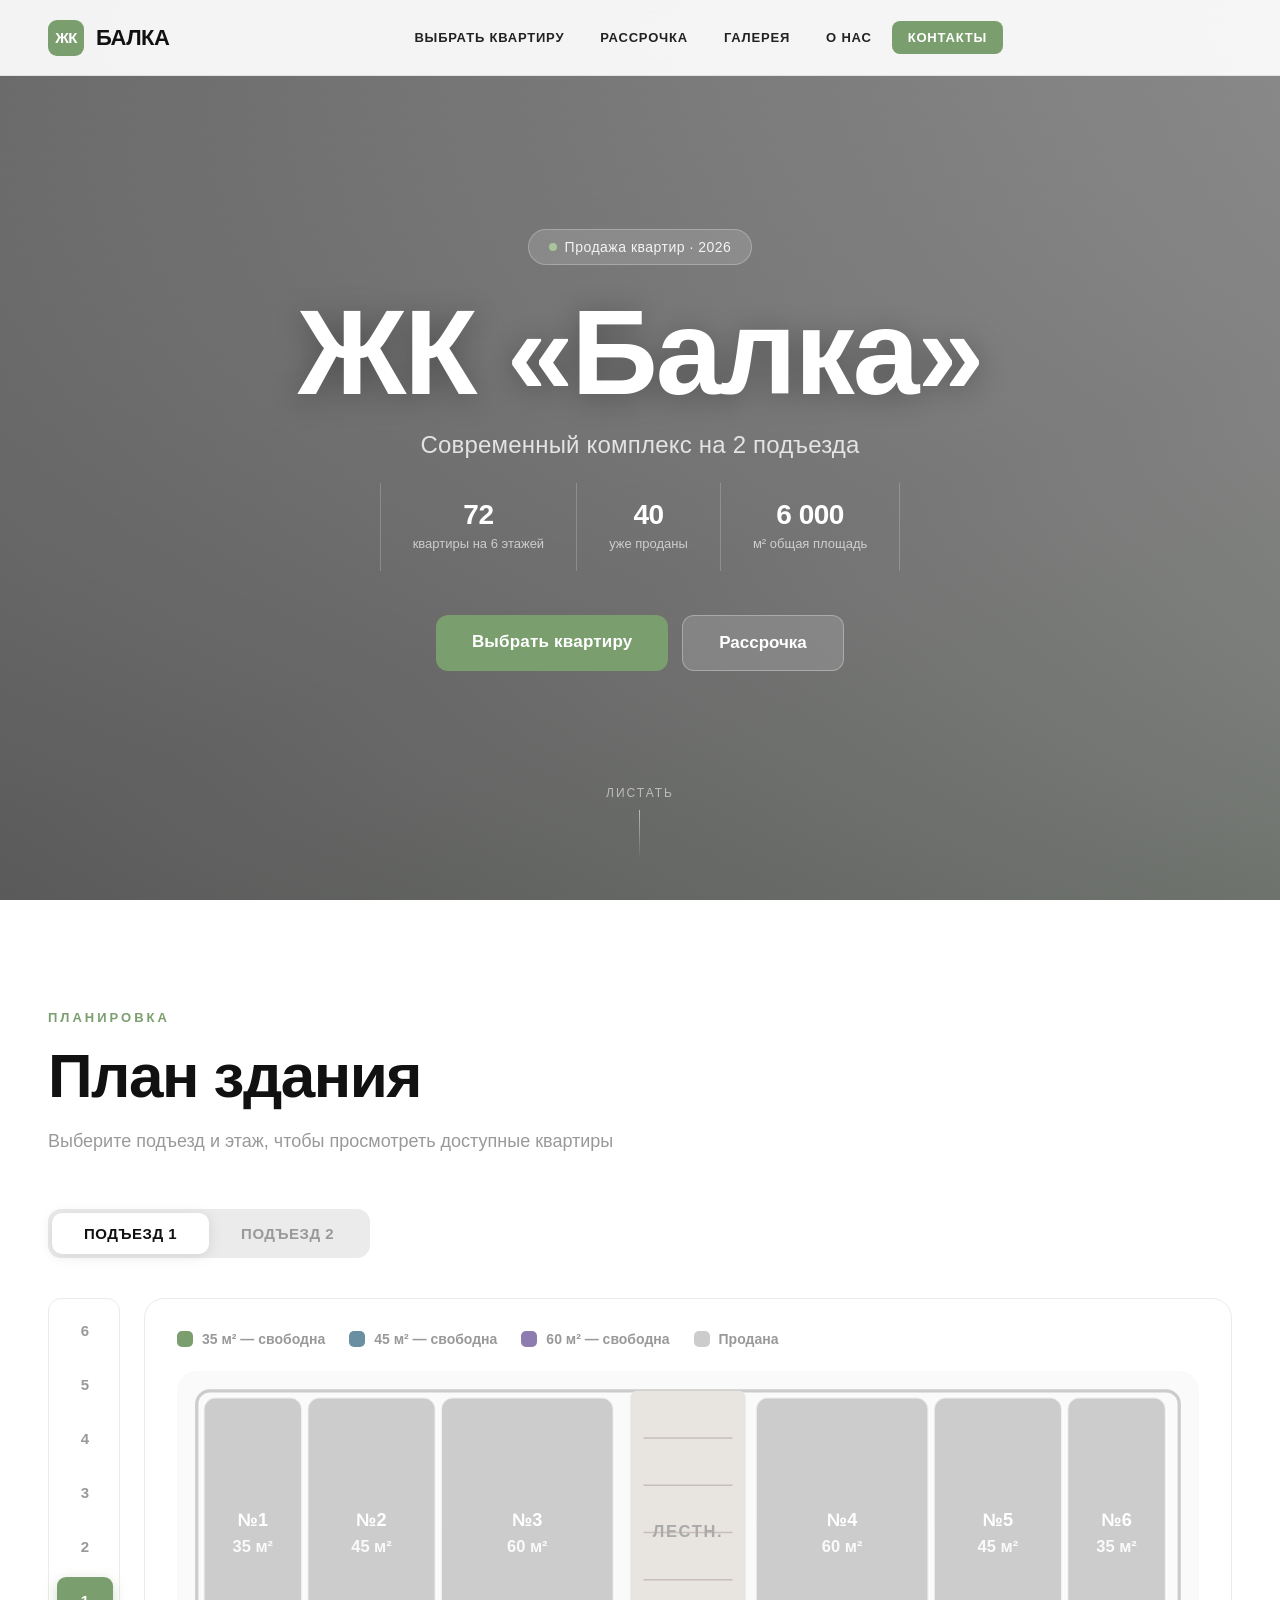
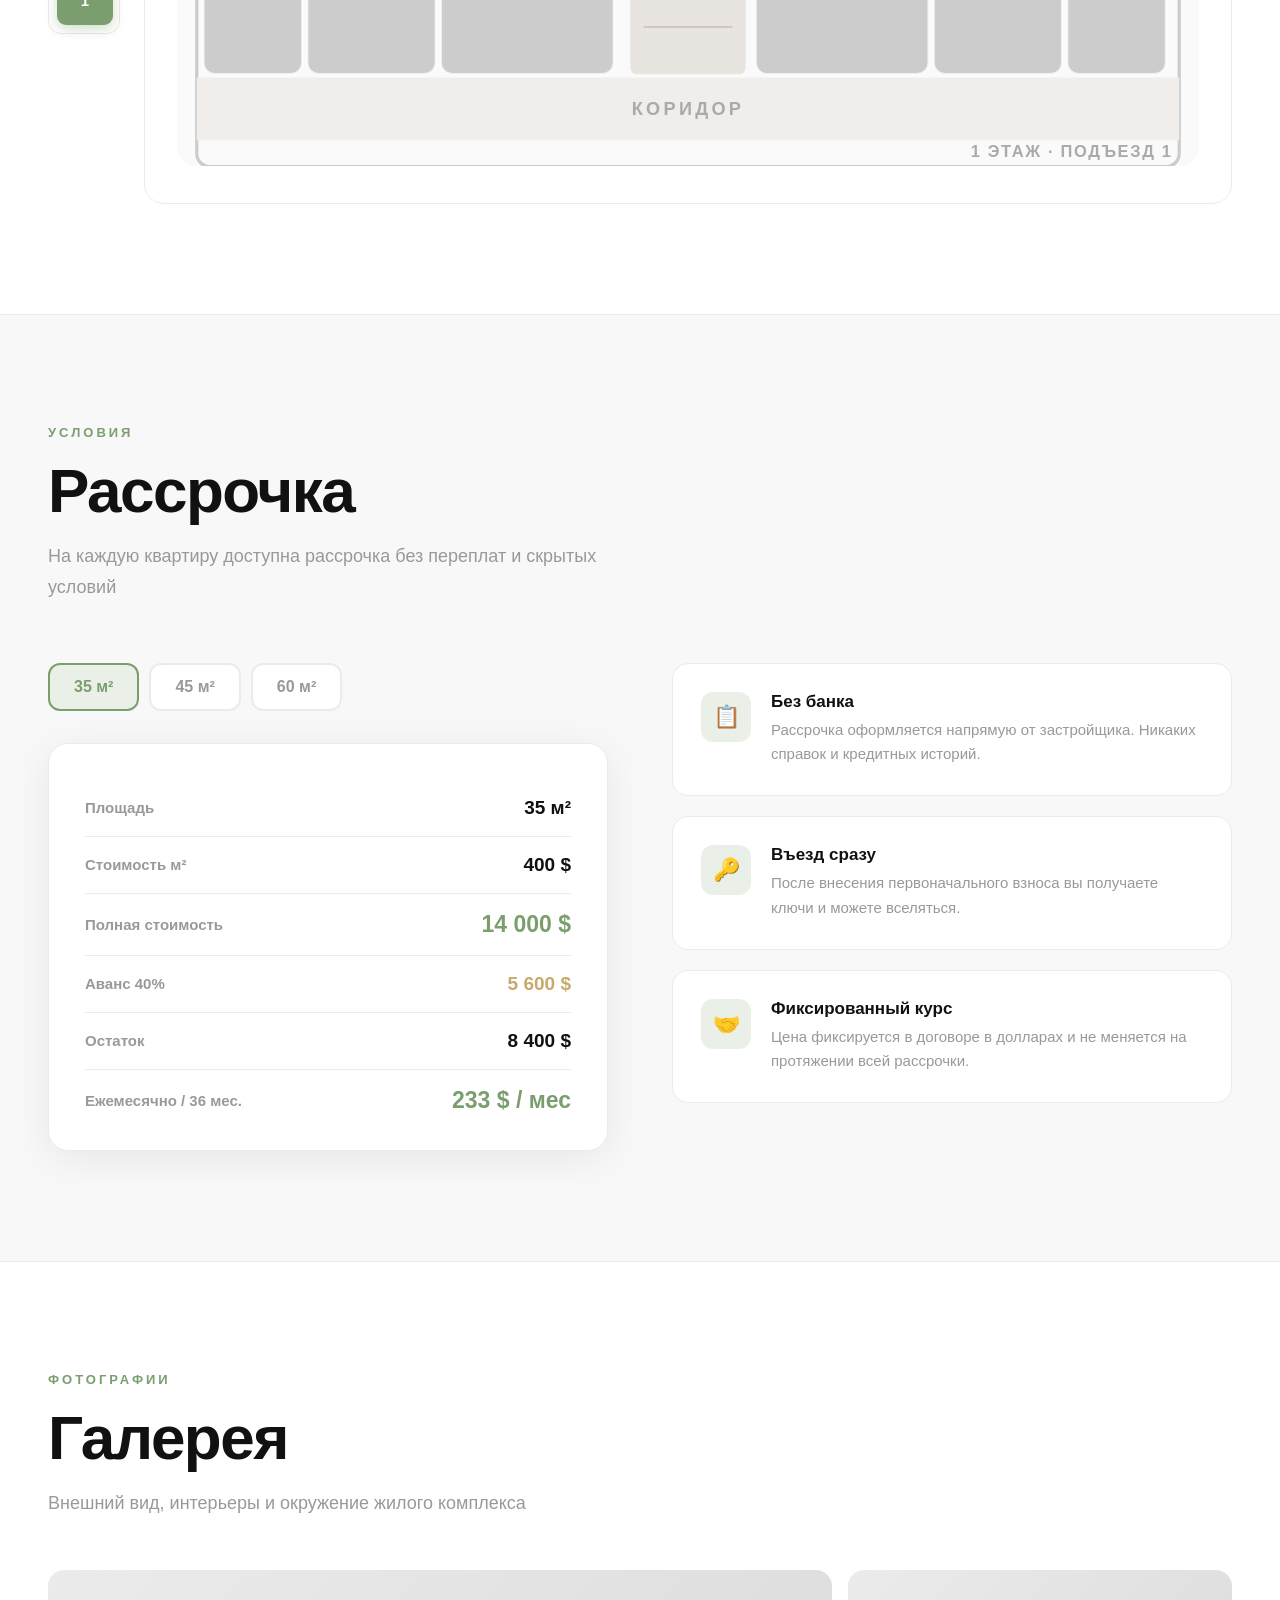
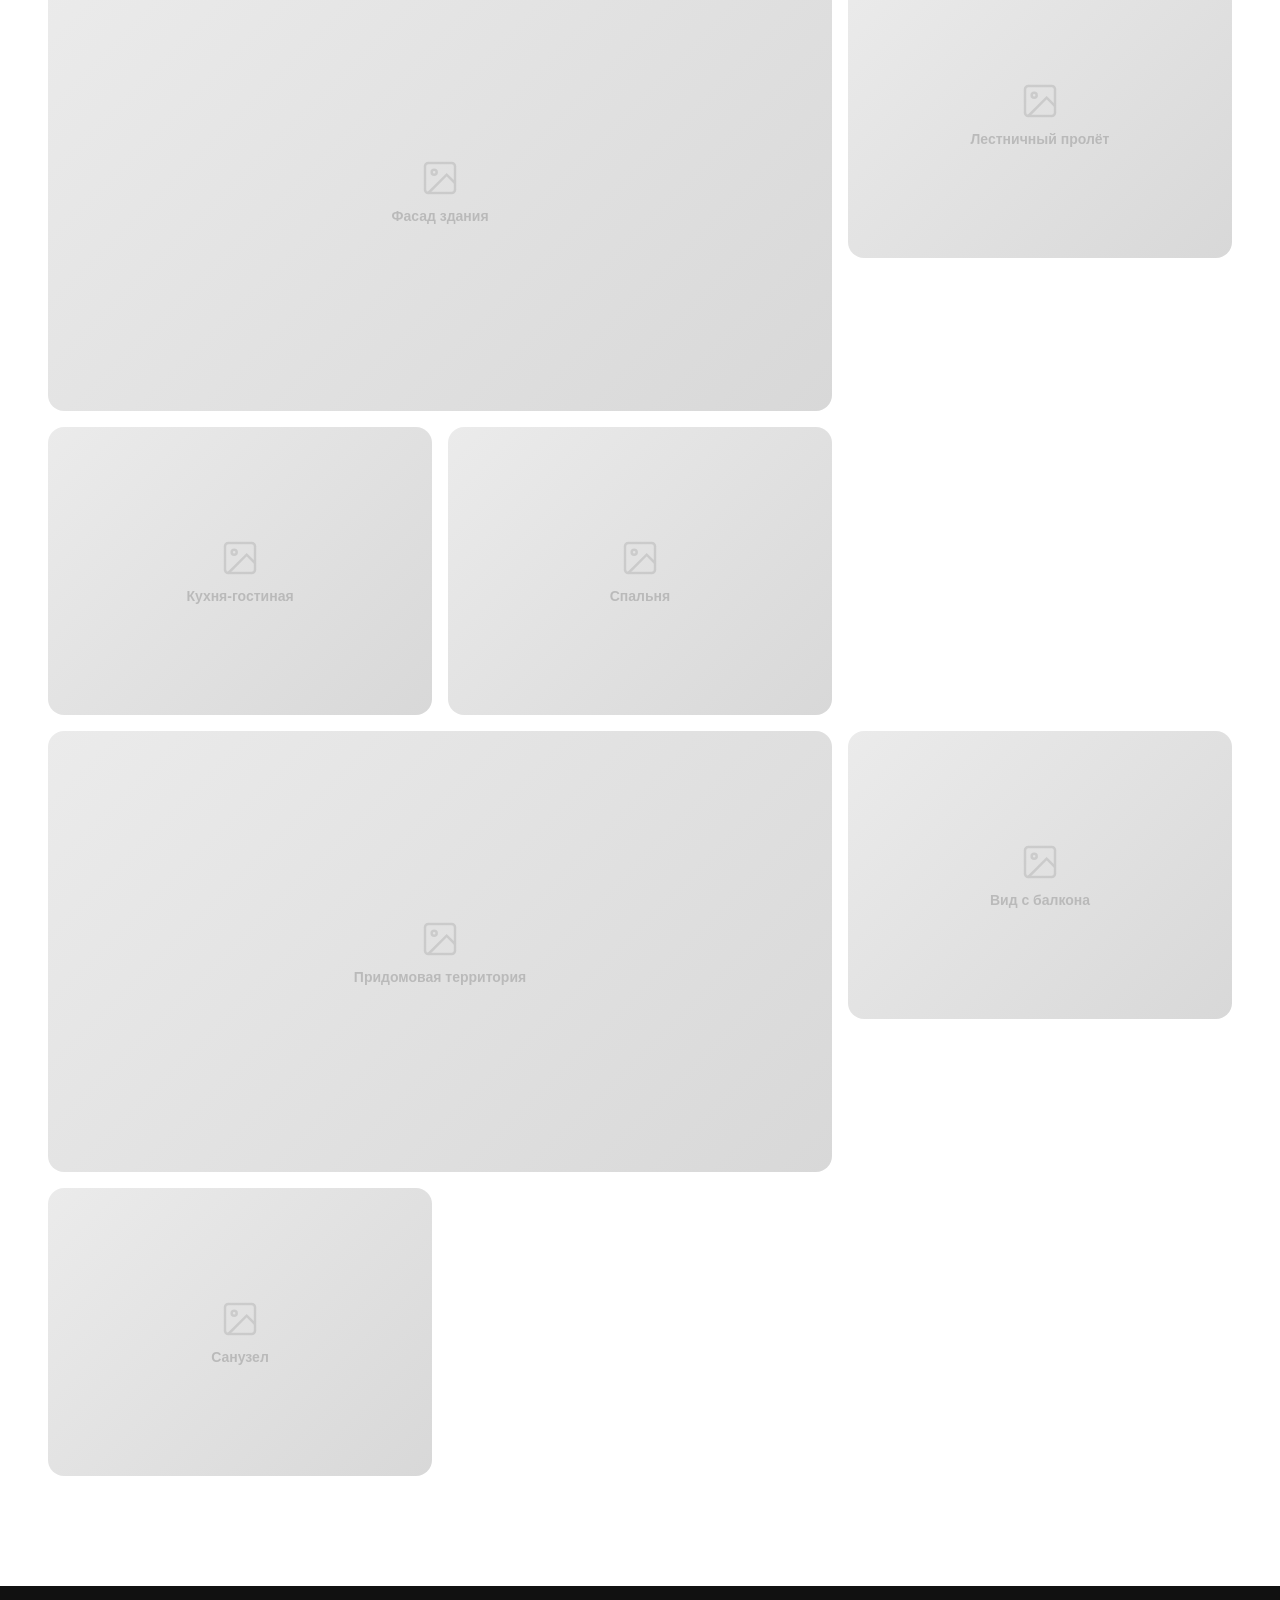
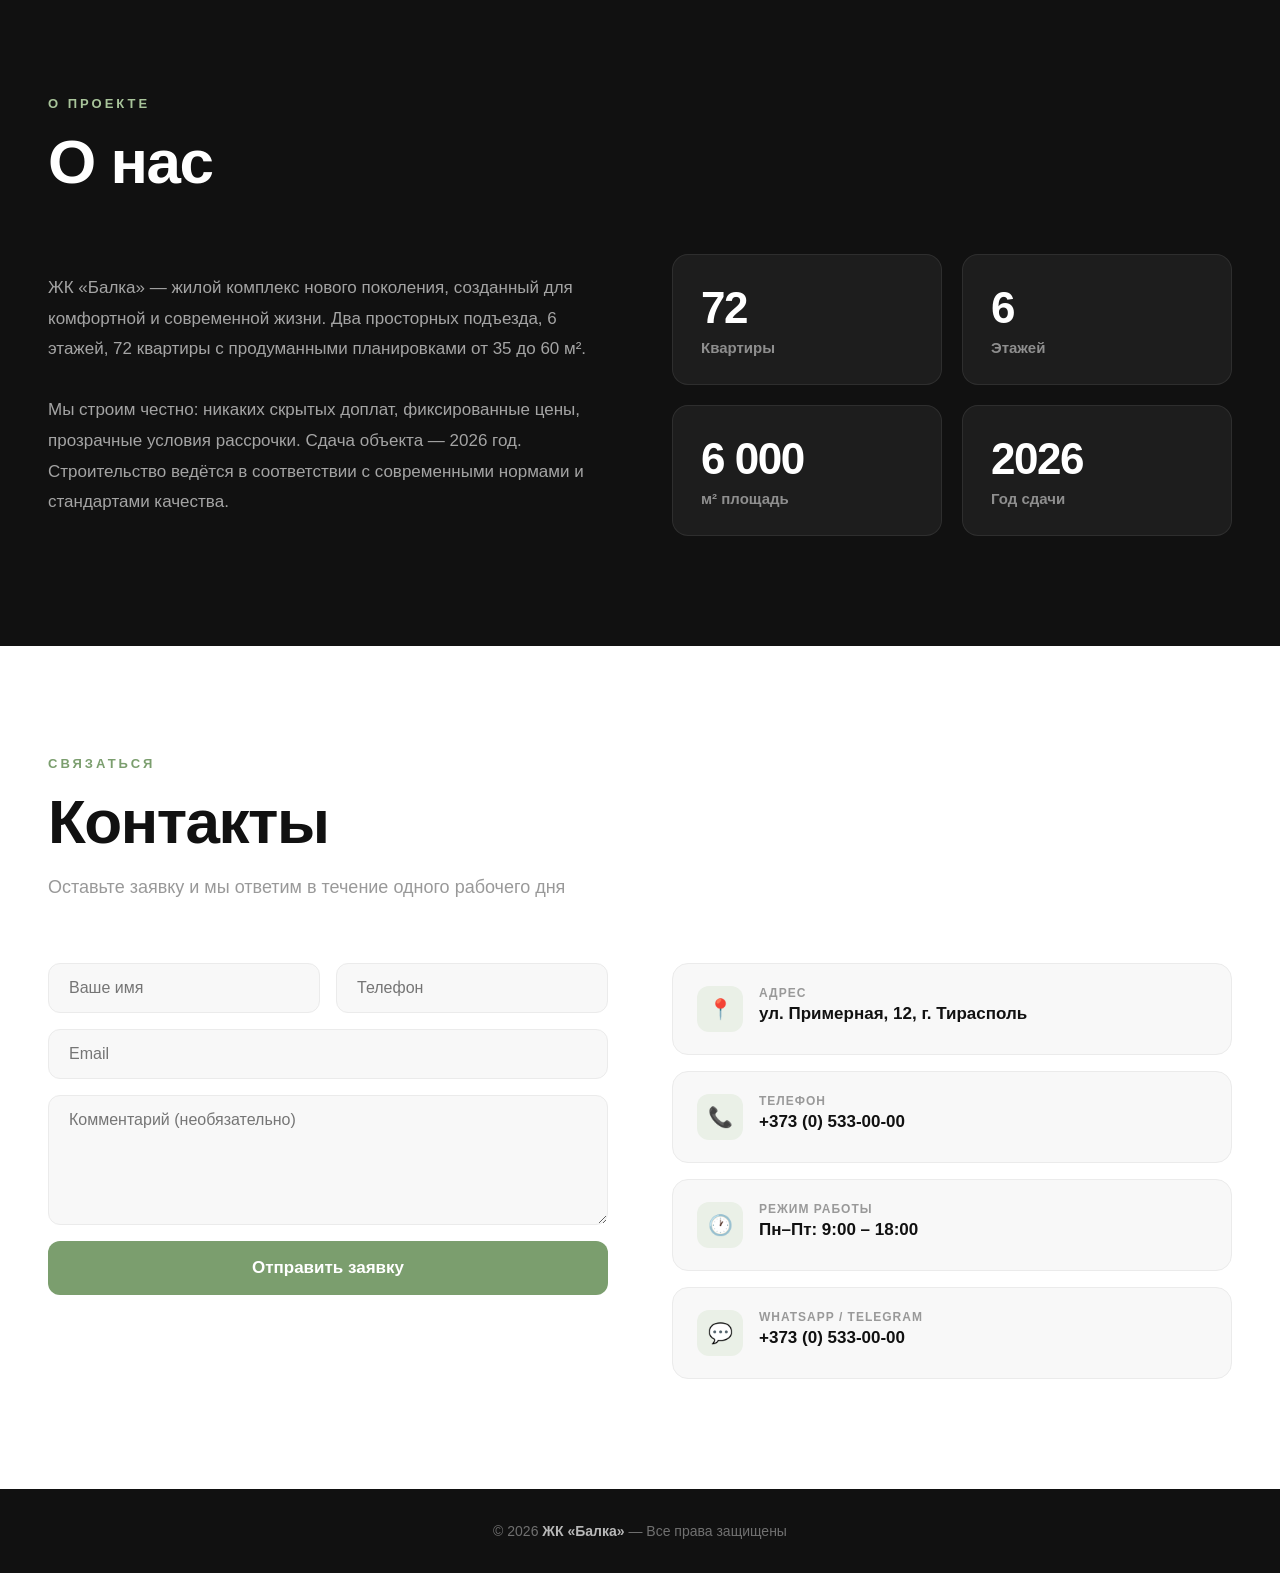
==== index.html @ 7620af00 "Rename zhk-balka.html to index.html" ====
<!DOCTYPE html>
<html lang="ru">
<head>
<meta charset="UTF-8">
<meta name="viewport" content="width=device-width, initial-scale=1.0">
<title>ЖК Балка — Современный жилой комплекс</title>
<link href="https://fonts.cdnfonts.com/css/cera-pro" rel="stylesheet">
<style>
  :root {
    --cream: #ffffff;
    --warm-white: #ffffff;
    --stone: #EBEBEB;
    --sand: #D4C9B8;
    --clay: #999999;
    --charcoal: #222222;
    --dark: #111111;
    --accent: #7B9E6E;
    --accent-light: #A8C49A;
    --accent-pale: #EAF0E7;
    --sold: #CCCCCC;
    --gold: #C8A96E;
    --radius: 16px;
    --shadow: 0 8px 40px rgba(0,0,0,0.07);
    --transition: all 0.35s cubic-bezier(0.4, 0, 0.2, 1);
  }

  * { margin: 0; padding: 0; box-sizing: border-box; }
  html { scroll-behavior: smooth; }

  body {
    font-family: 'Cera Pro', 'Nunito Sans', sans-serif;
    background: #fff;
    color: var(--charcoal);
    overflow-x: hidden;
    font-size: 17px;
  }

  /* ── NAV ── */
  nav {
    position: fixed; top: 0; left: 0; right: 0; z-index: 1000;
    background: rgba(255,255,255,0.92);
    backdrop-filter: blur(20px);
    -webkit-backdrop-filter: blur(20px);
    border-bottom: 1px solid rgba(0,0,0,0.07);
    padding: 0 48px;
    height: 76px;
    display: flex; align-items: center; justify-content: space-between;
  }

  .nav-logo {
    font-size: 22px; font-weight: 800; color: var(--dark);
    letter-spacing: -0.5px; text-decoration: none;
    display: flex; align-items: center; gap: 12px;
    text-transform: uppercase;
  }

  .nav-logo-icon {
    width: 36px; height: 36px; background: var(--accent);
    border-radius: 9px; display: flex; align-items: center; justify-content: center;
    color: white; font-size: 15px; font-weight: 800; flex-shrink: 0;
  }

  .nav-links {
    display: flex; align-items: center; gap: 4px;
    flex: 1; justify-content: center;
  }

  .nav-links a {
    text-decoration: none; color: var(--charcoal);
    font-size: 13px; font-weight: 700;
    padding: 9px 16px; border-radius: 8px;
    transition: var(--transition); white-space: nowrap;
    text-transform: uppercase; letter-spacing: 0.8px;
  }

  .nav-links a:hover { background: var(--stone); color: var(--dark); }

  .nav-cta {
    background: var(--accent) !important; color: white !important;
    font-weight: 700 !important; letter-spacing: 0.8px;
  }
  .nav-cta:hover { background: #6a8d5e !important; }

  .hamburger {
    display: none; flex-direction: column; gap: 5px;
    background: none; border: none; cursor: pointer; padding: 8px;
  }
  .hamburger span {
    width: 26px; height: 2px; background: var(--charcoal);
    border-radius: 2px; display: block; transition: var(--transition);
  }

  .mobile-menu {
    display: none; position: fixed; top: 76px; left: 0; right: 0;
    background: rgba(255,255,255,0.98); backdrop-filter: blur(20px);
    padding: 16px 24px; z-index: 999;
    border-bottom: 1px solid var(--stone);
    flex-direction: column; gap: 4px;
  }
  .mobile-menu.open { display: flex; }
  .mobile-menu a {
    text-decoration: none; color: var(--charcoal); font-size: 16px;
    font-weight: 700; padding: 13px 18px; border-radius: 10px;
    transition: var(--transition); text-transform: uppercase; letter-spacing: 0.8px;
  }
  .mobile-menu a:hover { background: var(--stone); }

  /* ── HERO ── */
  #hero {
    height: 100vh; min-height: 620px;
    position: relative; display: flex; align-items: center;
    justify-content: center; overflow: hidden;
  }

  .hero-bg {
    position: absolute; inset: 0;
    background:
      linear-gradient(160deg, rgba(20,20,20,0.6) 0%, rgba(20,20,20,0.35) 60%, rgba(100,140,90,0.2) 100%),
      url('https://images.unsplash.com/photo-1545324418-cc1a3fa10c00?w=1600&q=80') center/cover no-repeat;
    transform: scale(1.03);
  }
  .hero-overlay {
    position: absolute; inset: 0;
    background: linear-gradient(to bottom, rgba(0,0,0,0.08) 0%, rgba(0,0,0,0.5) 100%);
  }

  .hero-content {
    position: relative; z-index: 1; text-align: center;
    padding: 0 24px; animation: fadeUp 1s ease both;
    width: 100%; max-width: 900px;
  }

  .hero-badge {
    display: inline-flex; align-items: center; gap: 8px;
    background: rgba(255,255,255,0.14); backdrop-filter: blur(12px);
    border: 1px solid rgba(255,255,255,0.25);
    padding: 9px 20px; border-radius: 50px; margin-bottom: 32px;
    color: rgba(255,255,255,0.9); font-size: 14px; font-weight: 500;
    letter-spacing: 0.5px;
  }
  .hero-badge::before {
    content: ''; width: 8px; height: 8px; border-radius: 50%;
    background: var(--accent-light);
  }

  .hero-title {
    font-size: clamp(56px, 10vw, 120px);
    font-weight: 800; color: white;
    letter-spacing: -2px; line-height: 0.93;
    margin-bottom: 22px;
    text-shadow: 0 4px 30px rgba(0,0,0,0.3);
  }

  .hero-sub {
    font-size: clamp(18px, 2.5vw, 24px);
    color: rgba(255,255,255,0.8); font-weight: 400;
    margin-bottom: 24px; letter-spacing: 0.2px;
  }

  /* HERO STATS */
  .hero-stats {
    display: flex; justify-content: center; gap: 0;
    margin-bottom: 44px; flex-wrap: wrap;
  }

  .hero-stat {
    padding: 18px 32px;
    border-right: 1px solid rgba(255,255,255,0.2);
    text-align: center;
  }
  .hero-stat:first-child { border-left: 1px solid rgba(255,255,255,0.2); }

  .hero-stat-num {
    font-size: 28px; font-weight: 800; color: white;
    letter-spacing: -0.5px; display: block; line-height: 1;
    margin-bottom: 4px;
  }
  .hero-stat-label {
    font-size: 13px; color: rgba(255,255,255,0.65);
    font-weight: 500;
  }

  .hero-btns { display: flex; gap: 14px; justify-content: center; flex-wrap: wrap; }

  .btn-primary {
    background: var(--accent); color: white;
    padding: 17px 36px; border-radius: 12px;
    text-decoration: none; font-weight: 700; font-size: 17px;
    transition: var(--transition); border: none; cursor: pointer;
    font-family: inherit; letter-spacing: 0.2px;
  }
  .btn-primary:hover { background: #6a8d5e; transform: translateY(-2px); box-shadow: 0 14px 32px rgba(123,158,110,0.4); }

  .btn-ghost {
    background: rgba(255,255,255,0.14); color: white;
    padding: 17px 36px; border-radius: 12px;
    text-decoration: none; font-weight: 700; font-size: 17px;
    transition: var(--transition); border: 1px solid rgba(255,255,255,0.3);
    backdrop-filter: blur(8px); cursor: pointer; font-family: inherit;
  }
  .btn-ghost:hover { background: rgba(255,255,255,0.25); transform: translateY(-2px); }

  .hero-scroll {
    position: absolute; bottom: 40px; left: 50%; transform: translateX(-50%);
    color: rgba(255,255,255,0.55); font-size: 12px; letter-spacing: 2px;
    text-transform: uppercase; display: flex; flex-direction: column;
    align-items: center; gap: 10px; z-index: 1;
  }
  .scroll-line {
    width: 1px; height: 50px;
    background: linear-gradient(to bottom, rgba(255,255,255,0.55), transparent);
    animation: scrollPulse 2s ease infinite;
  }

  /* ── SHARED SECTION ── */
  section { padding: 110px 48px; max-width: 1280px; margin: 0 auto; }

  .section-label {
    font-size: 13px; font-weight: 700; letter-spacing: 3px;
    text-transform: uppercase; color: var(--accent);
    margin-bottom: 18px;
  }

  .section-title {
    font-size: clamp(36px, 5vw, 62px);
    font-weight: 800; color: var(--dark);
    letter-spacing: -1.5px; line-height: 1.05;
    margin-bottom: 18px;
  }

  .section-desc {
    font-size: 18px; color: var(--clay);
    font-weight: 400; line-height: 1.7;
    max-width: 580px;
  }

  /* divider between full-width sections */
  .section-divider {
    border: none; height: 1px;
    background: var(--stone); margin: 0;
  }

  /* ── PLAN BLOCK ── */
  #floorplan { max-width: 100%; padding: 110px 48px; background: #fff; }
  .plan-inner { max-width: 1280px; margin: 0 auto; }
  .plan-header { margin-bottom: 52px; }

  .plan-tabs {
    display: inline-flex; background: var(--stone);
    border-radius: 13px; padding: 4px; margin-bottom: 40px;
  }

  .plan-tab {
    padding: 12px 32px; border-radius: 10px; border: none;
    font-family: inherit; font-size: 15px; font-weight: 700;
    cursor: pointer; transition: var(--transition);
    color: var(--clay); background: transparent;
    text-transform: uppercase; letter-spacing: 0.5px;
  }
  .plan-tab.active {
    background: white; color: var(--dark);
    box-shadow: 0 2px 14px rgba(0,0,0,0.1);
  }

  .plan-container {
    display: grid; grid-template-columns: 72px 1fr;
    gap: 24px; align-items: start;
  }

  .floor-switcher {
    display: flex; flex-direction: column; gap: 6px;
    background: #fff; border-radius: 13px;
    padding: 8px; border: 1.5px solid var(--stone);
  }

  .floor-btn {
    width: 56px; height: 48px; border: none; border-radius: 9px;
    font-family: inherit; font-size: 15px; font-weight: 700;
    cursor: pointer; transition: var(--transition);
    color: var(--clay); background: transparent;
  }
  .floor-btn.active {
    background: var(--accent); color: white;
    box-shadow: 0 4px 14px rgba(123,158,110,0.35);
  }
  .floor-btn:hover:not(.active) { background: var(--stone); color: var(--dark); }

  .plan-wrapper {
    background: #fff; border-radius: 20px;
    padding: 32px; border: 1.5px solid var(--stone);
    position: relative; overflow: visible;
  }

  .plan-legend {
    display: flex; gap: 24px; margin-bottom: 24px; flex-wrap: wrap; align-items: center;
  }
  .legend-item {
    display: flex; align-items: center; gap: 9px;
    font-size: 14px; color: var(--clay); font-weight: 600;
  }
  .legend-dot { width: 16px; height: 16px; border-radius: 5px; }

  .plan-svg-container { position: relative; }

  /* SVG apt styles */
  .apt { cursor: pointer; transition: var(--transition); }
  .apt rect, .apt polygon { transition: var(--transition); stroke: rgba(255,255,255,0.7); stroke-width: 1.5; }
  .apt.free rect, .apt.free polygon { fill: var(--accent); }
  .apt.sold rect, .apt.sold polygon { fill: var(--sold); }
  .apt.free:hover rect, .apt.free:hover polygon { fill: var(--accent-light); }
  .apt-label {
    font-family: 'Cera Pro', sans-serif; font-weight: 700;
    fill: white; pointer-events: none;
    text-anchor: middle; dominant-baseline: middle;
  }

  /* Tooltip */
  .tooltip {
    position: fixed; z-index: 9999;
    background: var(--dark); color: white;
    border-radius: 14px; padding: 16px 20px;
    pointer-events: none; opacity: 0;
    transition: opacity 0.2s ease;
    min-width: 190px; font-size: 14px; line-height: 1.65;
    box-shadow: 0 12px 36px rgba(0,0,0,0.28);
  }
  .tooltip.show { opacity: 1; }
  .tooltip-num { font-size: 17px; font-weight: 800; margin-bottom: 8px; color: var(--accent-light); }
  .tooltip-row { display: flex; justify-content: space-between; gap: 18px; color: rgba(255,255,255,0.7); }
  .tooltip-row strong { color: white; }

  /* ── INSTALLMENT ── */
  #installment { max-width: 100%; padding: 110px 48px; background: #F8F8F8; }
  .inst-inner { max-width: 1280px; margin: 0 auto; }

  .inst-grid {
    display: grid; grid-template-columns: 1fr 1fr;
    gap: 64px; align-items: start; margin-top: 60px;
  }

  .size-selector { display: flex; gap: 10px; margin-bottom: 32px; }

  .size-btn {
    padding: 13px 24px; border: 2px solid var(--stone);
    background: white; border-radius: 12px; cursor: pointer;
    font-family: inherit; font-size: 16px; font-weight: 700;
    color: var(--clay); transition: var(--transition);
  }
  .size-btn.active {
    border-color: var(--accent); background: var(--accent-pale);
    color: var(--accent);
  }
  .size-btn:hover:not(.active) { border-color: #ccc; color: var(--charcoal); }

  .calc-card {
    background: white; border-radius: 20px;
    border: 1.5px solid var(--stone); padding: 36px;
    box-shadow: var(--shadow);
  }

  .calc-row {
    display: flex; justify-content: space-between; align-items: center;
    padding: 17px 0; border-bottom: 1px solid var(--stone);
  }
  .calc-row:last-child { border-bottom: none; padding-bottom: 0; }

  .calc-label { font-size: 15px; color: var(--clay); font-weight: 600; }
  .calc-value { font-size: 19px; font-weight: 700; color: var(--dark); }
  .calc-value.accent { color: var(--accent); font-size: 23px; }
  .calc-value.gold { color: var(--gold); }

  .inst-info { display: flex; flex-direction: column; gap: 20px; }

  .info-card {
    background: white; border-radius: 16px; padding: 28px;
    border: 1.5px solid var(--stone);
    display: flex; gap: 20px; align-items: flex-start;
  }
  .info-icon {
    width: 50px; height: 50px; border-radius: 12px;
    background: var(--accent-pale); display: flex; align-items: center;
    justify-content: center; font-size: 22px; flex-shrink: 0;
  }
  .info-title { font-size: 17px; font-weight: 700; color: var(--dark); margin-bottom: 6px; }
  .info-text { font-size: 15px; color: var(--clay); line-height: 1.65; }

  /* ── GALLERY ── */
  #gallery { max-width: 1280px; }

  .gallery-grid {
    display: grid;
    grid-template-columns: repeat(3, 1fr);
    gap: 16px; margin-top: 52px;
  }
  .gallery-item {
    border-radius: 16px; overflow: hidden;
    cursor: pointer; position: relative;
    background: var(--stone); aspect-ratio: 4/3;
    transition: var(--transition);
  }
  .gallery-item:nth-child(1) { grid-column: span 2; aspect-ratio: 16/9; }
  .gallery-item:nth-child(5) { grid-column: span 2; aspect-ratio: 16/9; }
  .gallery-item:hover { transform: scale(1.015); box-shadow: 0 20px 50px rgba(0,0,0,0.12); }
  .gallery-item:hover .gallery-overlay { opacity: 1; }

  .gallery-placeholder {
    width: 100%; height: 100%; display: flex; flex-direction: column;
    align-items: center; justify-content: center;
    background: linear-gradient(135deg, #EBEBEB 0%, #D8D8D8 100%);
    color: #aaa; gap: 10px;
  }
  .gallery-placeholder svg { opacity: 0.4; }
  .gallery-placeholder span { font-size: 14px; font-weight: 600; opacity: 0.7; }

  .gallery-overlay {
    position: absolute; inset: 0; background: rgba(0,0,0,0.35);
    display: flex; align-items: center; justify-content: center;
    opacity: 0; transition: var(--transition);
  }
  .gallery-overlay svg { color: white; }

  /* Lightbox */
  .lightbox {
    position: fixed; inset: 0; z-index: 9998;
    background: rgba(10,10,10,0.95); backdrop-filter: blur(12px);
    display: flex; align-items: center; justify-content: center;
    opacity: 0; pointer-events: none; transition: opacity 0.3s ease;
  }
  .lightbox.open { opacity: 1; pointer-events: all; }

  .lightbox-inner {
    max-width: 90vw; max-height: 85vh;
    border-radius: 20px; overflow: hidden; position: relative;
    background: #222; display: flex; align-items: center;
    justify-content: center; min-width: 400px; min-height: 300px;
  }
  .lightbox-placeholder {
    width: 80vw; height: 60vh; display: flex; flex-direction: column;
    align-items: center; justify-content: center;
    background: linear-gradient(135deg, #2a2a2a, #1a1a1a);
    color: #666; gap: 14px;
  }
  .lightbox-placeholder span { font-size: 17px; font-weight: 600; }

  .lightbox-close {
    position: absolute; top: 20px; right: 20px;
    width: 46px; height: 46px; border-radius: 50%;
    background: rgba(255,255,255,0.12); border: none; cursor: pointer;
    color: white; font-size: 20px; display: flex; align-items: center;
    justify-content: center; transition: var(--transition);
    backdrop-filter: blur(8px);
  }
  .lightbox-close:hover { background: rgba(255,255,255,0.25); transform: rotate(90deg); }

  /* ── ABOUT ── */
  #about { max-width: 100%; padding: 110px 48px; background: var(--dark); }
  .about-inner { max-width: 1280px; margin: 0 auto; }
  #about .section-title { color: white; }
  #about .section-label { color: var(--accent-light); }

  .about-grid {
    display: grid; grid-template-columns: 1fr 1fr;
    gap: 64px; align-items: center; margin-top: 60px;
  }

  .about-text { color: rgba(255,255,255,0.62); font-size: 17px; line-height: 1.8; }

  .about-stats { display: grid; grid-template-columns: 1fr 1fr; gap: 20px; }

  .stat-card {
    background: rgba(255,255,255,0.05); border-radius: 16px;
    padding: 28px; border: 1px solid rgba(255,255,255,0.08);
  }
  .stat-num {
    font-size: 44px; font-weight: 800; color: white;
    letter-spacing: -1.5px; margin-bottom: 6px;
  }
  .stat-label { font-size: 15px; color: rgba(255,255,255,0.5); font-weight: 600; }

  /* ── CONTACTS ── */
  #contacts { max-width: 1280px; }

  .contact-grid {
    display: grid; grid-template-columns: 1fr 1fr; gap: 64px;
    margin-top: 60px; align-items: start;
  }

  .contact-form { display: flex; flex-direction: column; gap: 16px; }
  .form-row { display: grid; grid-template-columns: 1fr 1fr; gap: 16px; }

  input, textarea {
    font-family: inherit; font-size: 16px;
    background: #F8F8F8; border: 1.5px solid var(--stone);
    border-radius: 12px; padding: 15px 20px; color: var(--dark);
    transition: var(--transition); width: 100%; outline: none;
  }
  input:focus, textarea:focus { border-color: var(--accent); background: white; }
  textarea { resize: vertical; min-height: 130px; }

  .form-submit {
    padding: 17px; border-radius: 12px;
    background: var(--accent); color: white; border: none;
    font-family: inherit; font-size: 17px; font-weight: 700;
    cursor: pointer; transition: var(--transition);
  }
  .form-submit:hover { background: #6a8d5e; transform: translateY(-2px); box-shadow: 0 12px 30px rgba(123,158,110,0.35); }

  .contact-info { display: flex; flex-direction: column; gap: 16px; }

  .contact-card {
    background: #F8F8F8; border-radius: 16px; padding: 22px 24px;
    border: 1.5px solid var(--stone); display: flex; gap: 16px; align-items: flex-start;
  }
  .contact-icon {
    width: 46px; height: 46px; border-radius: 12px;
    background: var(--accent-pale); display: flex; align-items: center;
    justify-content: center; font-size: 20px; flex-shrink: 0;
  }
  .contact-label { font-size: 12px; color: var(--clay); font-weight: 700; text-transform: uppercase; letter-spacing: 1px; margin-bottom: 4px; }
  .contact-value { font-size: 17px; color: var(--dark); font-weight: 700; }

  /* ── FOOTER ── */
  footer {
    background: var(--dark); color: rgba(255,255,255,0.4);
    text-align: center; padding: 34px 48px; font-size: 14px;
  }
  footer strong { color: rgba(255,255,255,0.7); }

  /* ── ANIMATIONS ── */
  @keyframes fadeUp {
    from { opacity: 0; transform: translateY(30px); }
    to { opacity: 1; transform: translateY(0); }
  }
  @keyframes scrollPulse {
    0%, 100% { opacity: 0.4; }
    50% { opacity: 1; }
  }

  /* ── RESPONSIVE ── */
  @media (max-width: 960px) {
    section { padding: 80px 24px; }
    #floorplan, #installment, #about { padding: 80px 24px; }
    nav { padding: 0 24px; }
    .nav-links { display: none; }
    .hamburger { display: flex; }

    .inst-grid { grid-template-columns: 1fr; gap: 36px; }
    .about-grid { grid-template-columns: 1fr; gap: 40px; }
    .contact-grid { grid-template-columns: 1fr; gap: 40px; }
    .form-row { grid-template-columns: 1fr; }

    .gallery-grid { grid-template-columns: 1fr 1fr; }
    .gallery-item:nth-child(1) { grid-column: span 2; }
    .gallery-item:nth-child(5) { grid-column: span 1; }

    .plan-container { grid-template-columns: 60px 1fr; gap: 12px; }
    .floor-btn { width: 44px; height: 42px; font-size: 13px; }

    .about-stats { grid-template-columns: 1fr 1fr; }
    .hero-stat { padding: 14px 20px; }
    .hero-stat-num { font-size: 22px; }
  }

  @media (max-width: 600px) {
    .hero-title { letter-spacing: -1px; }
    .gallery-grid { grid-template-columns: 1fr; }
    .gallery-item:nth-child(1), .gallery-item:nth-child(5) { grid-column: span 1; }
    .plan-container { grid-template-columns: 1fr; }
    .floor-switcher { flex-direction: row; flex-wrap: wrap; gap: 4px; }
    .floor-btn { width: 44px; height: 38px; }
    .size-selector { flex-wrap: wrap; }
    .about-stats { grid-template-columns: 1fr 1fr; }
    .lightbox-inner { min-width: 90vw; }
    .hero-stats { flex-direction: column; gap: 0; }
    .hero-stat { border-right: none !important; border-top: 1px solid rgba(255,255,255,0.2); }
    .hero-stat:first-child { border-left: none; border-top: 1px solid rgba(255,255,255,0.2); }
  }
</style>
</head>
<body>

<!-- NAV -->
<nav>
  <a href="#hero" class="nav-logo">
    <div class="nav-logo-icon">ЖК</div>
    Балка
  </a>
  <div class="nav-links">
    <a href="#floorplan">Выбрать квартиру</a>
    <a href="#installment">Рассрочка</a>
    <a href="#gallery">Галерея</a>
    <a href="#about">О нас</a>
    <a href="#contacts" class="nav-cta">Контакты</a>
  </div>
  <button class="hamburger" onclick="toggleMenu()" aria-label="Меню">
    <span></span><span></span><span></span>
  </button>
</nav>

<div class="mobile-menu" id="mobileMenu">
  <a href="#floorplan" onclick="toggleMenu()">Выбрать квартиру</a>
  <a href="#installment" onclick="toggleMenu()">Рассрочка</a>
  <a href="#gallery" onclick="toggleMenu()">Галерея</a>
  <a href="#about" onclick="toggleMenu()">О нас</a>
  <a href="#contacts" onclick="toggleMenu()">Контакты</a>
</div>

<!-- HERO -->
<section id="hero">
  <div class="hero-bg"></div>
  <div class="hero-overlay"></div>
  <div class="hero-content">
    <div class="hero-badge">Продажа квартир · 2026</div>
    <h1 class="hero-title">ЖК «Балка»</h1>
    <p class="hero-sub">Современный комплекс на 2 подъезда</p>

    <div class="hero-stats">
      <div class="hero-stat">
        <span class="hero-stat-num">72</span>
        <span class="hero-stat-label">квартиры на 6 этажей</span>
      </div>
      <div class="hero-stat">
        <span class="hero-stat-num">40</span>
        <span class="hero-stat-label">уже проданы</span>
      </div>
      <div class="hero-stat">
        <span class="hero-stat-num">6 000</span>
        <span class="hero-stat-label">м² общая площадь</span>
      </div>
    </div>

    <div class="hero-btns">
      <a href="#floorplan" class="btn-primary">Выбрать квартиру</a>
      <a href="#installment" class="btn-ghost">Рассрочка</a>
    </div>
  </div>
  <div class="hero-scroll">
    <span>Листать</span>
    <div class="scroll-line"></div>
  </div>
</section>

<!-- FLOOR PLAN -->
<div id="floorplan">
<div class="plan-inner">
  <div class="plan-header">
    <div class="section-label">Планировка</div>
    <h2 class="section-title">План здания</h2>
    <p class="section-desc">Выберите подъезд и этаж, чтобы просмотреть доступные квартиры</p>
  </div>

  <div class="plan-tabs">
    <button class="plan-tab active" onclick="selectEntrance(1)">Подъезд 1</button>
    <button class="plan-tab" onclick="selectEntrance(2)">Подъезд 2</button>
  </div>

  <div class="plan-container">
    <div class="floor-switcher" id="floorSwitcher">
      <button class="floor-btn" onclick="selectFloor(6)">6</button>
      <button class="floor-btn" onclick="selectFloor(5)">5</button>
      <button class="floor-btn" onclick="selectFloor(4)">4</button>
      <button class="floor-btn" onclick="selectFloor(3)">3</button>
      <button class="floor-btn" onclick="selectFloor(2)">2</button>
      <button class="floor-btn active" onclick="selectFloor(1)">1</button>
    </div>

    <div class="plan-wrapper">
      <div class="plan-legend">
        <div class="legend-item">
          <div class="legend-dot" style="background:var(--accent)"></div>
          Свободна
        </div>
        <div class="legend-item">
          <div class="legend-dot" style="background:var(--sold)"></div>
          Продана
        </div>
      </div>
      <div class="plan-svg-container" id="planContainer"></div>
    </div>
  </div>
</div>
</div>

<hr class="section-divider">

<!-- INSTALLMENT -->
<div id="installment">
<div class="inst-inner">
  <div class="section-label">Условия</div>
  <h2 class="section-title">Рассрочка</h2>
  <p class="section-desc">На каждую квартиру доступна рассрочка без переплат и скрытых условий</p>

  <div class="inst-grid">
    <div>
      <div class="size-selector">
        <button class="size-btn active" onclick="selectSize(35, this)">35 м²</button>
        <button class="size-btn" onclick="selectSize(45, this)">45 м²</button>
        <button class="size-btn" onclick="selectSize(60, this)">60 м²</button>
      </div>
      <div class="calc-card">
        <div class="calc-row">
          <span class="calc-label">Площадь</span>
          <span class="calc-value" id="calcSize">35 м²</span>
        </div>
        <div class="calc-row">
          <span class="calc-label">Стоимость м²</span>
          <span class="calc-value">400 $</span>
        </div>
        <div class="calc-row">
          <span class="calc-label">Полная стоимость</span>
          <span class="calc-value accent" id="calcTotal">14 000 $</span>
        </div>
        <div class="calc-row">
          <span class="calc-label">Аванс 40%</span>
          <span class="calc-value gold" id="calcDown">5 600 $</span>
        </div>
        <div class="calc-row">
          <span class="calc-label">Остаток</span>
          <span class="calc-value" id="calcRest">8 400 $</span>
        </div>
        <div class="calc-row">
          <span class="calc-label">Ежемесячно / 36 мес.</span>
          <span class="calc-value accent" id="calcMonthly">233 $ / мес</span>
        </div>
      </div>
    </div>
    <div class="inst-info">
      <div class="info-card">
        <div class="info-icon">📋</div>
        <div>
          <div class="info-title">Без банка</div>
          <div class="info-text">Рассрочка оформляется напрямую от застройщика. Никаких справок и кредитных историй.</div>
        </div>
      </div>
      <div class="info-card">
        <div class="info-icon">🔑</div>
        <div>
          <div class="info-title">Въезд сразу</div>
          <div class="info-text">После внесения первоначального взноса вы получаете ключи и можете вселяться.</div>
        </div>
      </div>
      <div class="info-card">
        <div class="info-icon">🤝</div>
        <div>
          <div class="info-title">Фиксированный курс</div>
          <div class="info-text">Цена фиксируется в договоре в долларах и не меняется на протяжении всей рассрочки.</div>
        </div>
      </div>
    </div>
  </div>
</div>
</div>

<hr class="section-divider">

<!-- GALLERY -->
<section id="gallery">
  <div class="section-label">Фотографии</div>
  <h2 class="section-title">Галерея</h2>
  <p class="section-desc">Внешний вид, интерьеры и окружение жилого комплекса</p>

  <div class="gallery-grid">
    <div class="gallery-item" onclick="openLightbox(1)">
      <div class="gallery-placeholder">
        <svg width="40" height="40" viewBox="0 0 24 24" fill="none" stroke="currentColor" stroke-width="1.5"><rect x="3" y="3" width="18" height="18" rx="2"/><circle cx="8.5" cy="8.5" r="1.5"/><path d="M21 15l-5-5L5 21"/></svg>
        <span>Фасад здания</span>
      </div>
      <div class="gallery-overlay">
        <svg width="32" height="32" viewBox="0 0 24 24" fill="none" stroke="currentColor" stroke-width="2"><circle cx="11" cy="11" r="8"/><path d="M21 21l-4.35-4.35"/><line x1="11" y1="8" x2="11" y2="14"/><line x1="8" y1="11" x2="14" y2="11"/></svg>
      </div>
    </div>
    <div class="gallery-item" onclick="openLightbox(2)">
      <div class="gallery-placeholder">
        <svg width="40" height="40" viewBox="0 0 24 24" fill="none" stroke="currentColor" stroke-width="1.5"><rect x="3" y="3" width="18" height="18" rx="2"/><circle cx="8.5" cy="8.5" r="1.5"/><path d="M21 15l-5-5L5 21"/></svg>
        <span>Лестничный пролёт</span>
      </div>
      <div class="gallery-overlay">
        <svg width="32" height="32" viewBox="0 0 24 24" fill="none" stroke="currentColor" stroke-width="2"><circle cx="11" cy="11" r="8"/><path d="M21 21l-4.35-4.35"/><line x1="11" y1="8" x2="11" y2="14"/><line x1="8" y1="11" x2="14" y2="11"/></svg>
      </div>
    </div>
    <div class="gallery-item" onclick="openLightbox(3)">
      <div class="gallery-placeholder">
        <svg width="40" height="40" viewBox="0 0 24 24" fill="none" stroke="currentColor" stroke-width="1.5"><rect x="3" y="3" width="18" height="18" rx="2"/><circle cx="8.5" cy="8.5" r="1.5"/><path d="M21 15l-5-5L5 21"/></svg>
        <span>Кухня-гостиная</span>
      </div>
      <div class="gallery-overlay">
        <svg width="32" height="32" viewBox="0 0 24 24" fill="none" stroke="currentColor" stroke-width="2"><circle cx="11" cy="11" r="8"/><path d="M21 21l-4.35-4.35"/><line x1="11" y1="8" x2="11" y2="14"/><line x1="8" y1="11" x2="14" y2="11"/></svg>
      </div>
    </div>
    <div class="gallery-item" onclick="openLightbox(4)">
      <div class="gallery-placeholder">
        <svg width="40" height="40" viewBox="0 0 24 24" fill="none" stroke="currentColor" stroke-width="1.5"><rect x="3" y="3" width="18" height="18" rx="2"/><circle cx="8.5" cy="8.5" r="1.5"/><path d="M21 15l-5-5L5 21"/></svg>
        <span>Спальня</span>
      </div>
      <div class="gallery-overlay">
        <svg width="32" height="32" viewBox="0 0 24 24" fill="none" stroke="currentColor" stroke-width="2"><circle cx="11" cy="11" r="8"/><path d="M21 21l-4.35-4.35"/><line x1="11" y1="8" x2="11" y2="14"/><line x1="8" y1="11" x2="14" y2="11"/></svg>
      </div>
    </div>
    <div class="gallery-item" onclick="openLightbox(5)">
      <div class="gallery-placeholder">
        <svg width="40" height="40" viewBox="0 0 24 24" fill="none" stroke="currentColor" stroke-width="1.5"><rect x="3" y="3" width="18" height="18" rx="2"/><circle cx="8.5" cy="8.5" r="1.5"/><path d="M21 15l-5-5L5 21"/></svg>
        <span>Придомовая территория</span>
      </div>
      <div class="gallery-overlay">
        <svg width="32" height="32" viewBox="0 0 24 24" fill="none" stroke="currentColor" stroke-width="2"><circle cx="11" cy="11" r="8"/><path d="M21 21l-4.35-4.35"/><line x1="11" y1="8" x2="11" y2="14"/><line x1="8" y1="11" x2="14" y2="11"/></svg>
      </div>
    </div>
    <div class="gallery-item" onclick="openLightbox(6)">
      <div class="gallery-placeholder">
        <svg width="40" height="40" viewBox="0 0 24 24" fill="none" stroke="currentColor" stroke-width="1.5"><rect x="3" y="3" width="18" height="18" rx="2"/><circle cx="8.5" cy="8.5" r="1.5"/><path d="M21 15l-5-5L5 21"/></svg>
        <span>Вид с балкона</span>
      </div>
      <div class="gallery-overlay">
        <svg width="32" height="32" viewBox="0 0 24 24" fill="none" stroke="currentColor" stroke-width="2"><circle cx="11" cy="11" r="8"/><path d="M21 21l-4.35-4.35"/><line x1="11" y1="8" x2="11" y2="14"/><line x1="8" y1="11" x2="14" y2="11"/></svg>
      </div>
    </div>
    <div class="gallery-item" onclick="openLightbox(7)">
      <div class="gallery-placeholder">
        <svg width="40" height="40" viewBox="0 0 24 24" fill="none" stroke="currentColor" stroke-width="1.5"><rect x="3" y="3" width="18" height="18" rx="2"/><circle cx="8.5" cy="8.5" r="1.5"/><path d="M21 15l-5-5L5 21"/></svg>
        <span>Санузел</span>
      </div>
      <div class="gallery-overlay">
        <svg width="32" height="32" viewBox="0 0 24 24" fill="none" stroke="currentColor" stroke-width="2"><circle cx="11" cy="11" r="8"/><path d="M21 21l-4.35-4.35"/><line x1="11" y1="8" x2="11" y2="14"/><line x1="8" y1="11" x2="14" y2="11"/></svg>
      </div>
    </div>
  </div>
</section>

<!-- ABOUT -->
<div id="about">
<div class="about-inner">
  <div class="section-label">О проекте</div>
  <h2 class="section-title">О нас</h2>

  <div class="about-grid">
    <div>
      <p class="about-text">
        ЖК «Балка» — жилой комплекс нового поколения, созданный для комфортной и современной жизни.
        Два просторных подъезда, 6 этажей, 72 квартиры с продуманными планировками от 35 до 60 м².<br><br>
        Мы строим честно: никаких скрытых доплат, фиксированные цены, прозрачные условия рассрочки.
        Сдача объекта — 2026 год. Строительство ведётся в соответствии с современными нормами и стандартами качества.
      </p>
    </div>
    <div class="about-stats">
      <div class="stat-card">
        <div class="stat-num">72</div>
        <div class="stat-label">Квартиры</div>
      </div>
      <div class="stat-card">
        <div class="stat-num">6</div>
        <div class="stat-label">Этажей</div>
      </div>
      <div class="stat-card">
        <div class="stat-num">6 000</div>
        <div class="stat-label">м² площадь</div>
      </div>
      <div class="stat-card">
        <div class="stat-num">2026</div>
        <div class="stat-label">Год сдачи</div>
      </div>
    </div>
  </div>
</div>
</div>

<!-- CONTACTS -->
<section id="contacts">
  <div class="section-label">Связаться</div>
  <h2 class="section-title">Контакты</h2>
  <p class="section-desc">Оставьте заявку и мы ответим в течение одного рабочего дня</p>

  <div class="contact-grid">
    <div class="contact-form">
      <div class="form-row">
        <input type="text" placeholder="Ваше имя">
        <input type="tel" placeholder="Телефон">
      </div>
      <input type="email" placeholder="Email">
      <textarea placeholder="Комментарий (необязательно)"></textarea>
      <button class="form-submit">Отправить заявку</button>
    </div>
    <div class="contact-info">
      <div class="contact-card">
        <div class="contact-icon">📍</div>
        <div>
          <div class="contact-label">Адрес</div>
          <div class="contact-value">ул. Примерная, 12, г. Тирасполь</div>
        </div>
      </div>
      <div class="contact-card">
        <div class="contact-icon">📞</div>
        <div>
          <div class="contact-label">Телефон</div>
          <div class="contact-value">+373 (0) 533-00-00</div>
        </div>
      </div>
      <div class="contact-card">
        <div class="contact-icon">🕐</div>
        <div>
          <div class="contact-label">Режим работы</div>
          <div class="contact-value">Пн–Пт: 9:00 – 18:00</div>
        </div>
      </div>
      <div class="contact-card">
        <div class="contact-icon">💬</div>
        <div>
          <div class="contact-label">WhatsApp / Telegram</div>
          <div class="contact-value">+373 (0) 533-00-00</div>
        </div>
      </div>
    </div>
  </div>
</section>

<!-- FOOTER -->
<footer>
  © 2026 <strong>ЖК «Балка»</strong> — Все права защищены
</footer>

<!-- LIGHTBOX -->
<div class="lightbox" id="lightbox">
  <div class="lightbox-inner">
    <div class="lightbox-placeholder">
      <svg width="60" height="60" viewBox="0 0 24 24" fill="none" stroke="currentColor" stroke-width="1.5"><rect x="3" y="3" width="18" height="18" rx="2"/><circle cx="8.5" cy="8.5" r="1.5"/><path d="M21 15l-5-5L5 21"/></svg>
      <span id="lightboxLabel">Фото</span>
    </div>
  </div>
  <button class="lightbox-close" onclick="closeLightbox()">✕</button>
</div>

<!-- TOOLTIP -->
<div class="tooltip" id="tooltip">
  <div class="tooltip-num" id="tipNum"></div>
  <div class="tooltip-row"><span>Площадь:</span><strong id="tipArea"></strong></div>
  <div class="tooltip-row"><span>Стоимость:</span><strong id="tipPrice"></strong></div>
  <div class="tooltip-row"><span>Рассрочка:</span><strong style="color:var(--accent-light)">Да</strong></div>
</div>

<script>
// ── DATA ──
const PRICE_PER_M = 400;

// 72 квартиры total: подъезд 1 = 1–36, подъезд 2 = 37–72
// 6 квартир на этаж в каждом подъезде: 3 слева, 3 справа от лестницы
// Площади: 35, 45, 60, 35, 45, 60 — разные размеры, чередуются
// 40 проданных из 72: распределяем реалистично

const SOLD_NUMS = new Set([
  1,2,3,4,5,6,    // этаж 1 под.1 — весь
  7,8,9,10,       // этаж 2 под.1 — 4 из 6
  13,14,15,16,    // этаж 3 под.1 — 4 из 6
  19,20,          // этаж 4 под.1 — 2 из 6
  37,38,39,40,41,42, // этаж 1 под.2 — весь
  43,44,45,46,    // этаж 2 под.2 — 4 из 6
  49,50,51,52,    // этаж 3 под.2 — 4 из 6
  55,56,          // этаж 4 под.2 — 2 из 6
  // итого = 6+4+4+2+6+4+4+2 = 32... добавим ещё 8
  23,24, 59,60, 29,30, 65,66
]);

// Площади по позиции внутри этажа (индекс 0–5)
const AREAS = [35, 45, 60, 60, 45, 35];

function genFloorData(entrance, floor) {
  const offset = entrance === 1 ? 0 : 36;
  const base = offset + (floor - 1) * 6;
  return Array.from({length: 6}, (_, i) => ({
    num: base + i + 1,
    area: AREAS[i],
    free: !SOLD_NUMS.has(base + i + 1)
  }));
}

// ── STATE ──
let curEntrance = 1, curFloor = 1;

// ── SVG PLAN ──
// Квартиры разного размера — разная ширина пропорционально площади
function buildFloorSVG(entrance, floor) {
  const apts = genFloorData(entrance, floor);
  const W = 620, H = 240;
  const wallPad = 16;
  const corridorH = 38;
  const corridorY = H - wallPad - corridorH;
  const stairW = 70;
  const stairX = (W - stairW) / 2;
  const aptH = corridorY - wallPad - 2;

  // Left side: apts 0,1,2 — proportional widths
  const leftTotalW = stairX - wallPad - 6;
  const leftAreas = [apts[0].area, apts[1].area, apts[2].area];
  const leftSum = leftAreas.reduce((a, b) => a + b, 0);
  let leftX = wallPad;
  const leftDefs = leftAreas.map((a, i) => {
    const w = Math.round((a / leftSum) * leftTotalW) - 3;
    const d = { x: leftX, y: wallPad, w, h: aptH, apt: apts[i] };
    leftX += w + 3;
    return d;
  });

  // Right side: apts 3,4,5 — proportional widths
  const rightStartX = stairX + stairW + 6;
  const rightTotalW = W - wallPad - rightStartX;
  const rightAreas = [apts[3].area, apts[4].area, apts[5].area];
  const rightSum = rightAreas.reduce((a, b) => a + b, 0);
  let rx = rightStartX;
  const rightDefs = rightAreas.map((a, i) => {
    const w = Math.round((a / rightSum) * rightTotalW) - 3;
    const d = { x: rx, y: wallPad, w, h: aptH, apt: apts[3 + i] };
    rx += w + 3;
    return d;
  });

  const allDefs = [...leftDefs, ...rightDefs];

  // Color variants for free apts by area
  const areaColor = {
    35: '#7B9E6E',
    45: '#6A8FA0',  // blue-grey for 45m
    60: '#8E7BAF',  // purple-grey for 60m
  };

  let svg = `<svg viewBox="0 0 ${W} ${H}" xmlns="http://www.w3.org/2000/svg" style="width:100%;border-radius:12px;">`;
  svg += `<defs>
    <filter id="sh2"><feDropShadow dx="0" dy="1" stdDeviation="3" flood-opacity="0.1"/></filter>
  </defs>`;

  // BG
  svg += `<rect width="${W}" height="${H}" fill="#FAFAFA" rx="12"/>`;

  // Outer wall
  svg += `<rect x="${wallPad-4}" y="${wallPad-4}" width="${W-wallPad*2+8}" height="${H-wallPad+4}" rx="8" fill="none" stroke="#CCCCCC" stroke-width="2"/>`;

  // Corridor
  svg += `<rect x="${wallPad-4}" y="${corridorY}" width="${W-wallPad*2+8}" height="${corridorH}" fill="#F0EDEA" rx="0"/>`;
  svg += `<text x="${W/2}" y="${corridorY + corridorH/2 + 1}" text-anchor="middle" dominant-baseline="middle" font-size="11" fill="#AAAAAA" font-family="Cera Pro,sans-serif" font-weight="700" letter-spacing="2">КОРИДОР</text>`;

  // Staircase
  svg += `<rect x="${stairX}" y="${wallPad-4}" width="${stairW}" height="${aptH+4}" fill="#E8E4DF" rx="4"/>`;
  // Stair lines
  for (let i = 1; i < 6; i++) {
    const sy = wallPad - 4 + i * ((aptH + 4) / 6);
    svg += `<line x1="${stairX+8}" y1="${sy}" x2="${stairX+stairW-8}" y2="${sy}" stroke="#C8C0B8" stroke-width="1"/>`;
  }
  svg += `<text x="${stairX + stairW/2}" y="${wallPad - 4 + (aptH+4)/2}" text-anchor="middle" dominant-baseline="middle" font-size="10" fill="#AAAAAA" font-family="Cera Pro,sans-serif" font-weight="700" letter-spacing="1">ЛЕСТН.</text>`;

  // Apartments
  allDefs.forEach(d => {
    const apt = d.apt;
    const baseColor = apt.free ? areaColor[apt.area] : '#CCCCCC';
    const cx = d.x + d.w / 2;
    const cy = d.y + d.h / 2;

    svg += `<g class="apt ${apt.free ? 'free' : 'sold'}"
      data-num="${apt.num}"
      data-area="${apt.area}"
      data-price="${apt.area * PRICE_PER_M}"
      onmouseenter="showTip(event,this)"
      onmousemove="moveTip(event)"
      onmouseleave="hideTip()"
      onclick="handleAptClick(${apt.num}, ${apt.free})">
      <rect x="${d.x}" y="${d.y}" width="${d.w}" height="${d.h}" rx="7" fill="${baseColor}"/>
      <text x="${cx}" y="${cy - 9}" class="apt-label" font-size="11">№${apt.num}</text>
      <text x="${cx}" y="${cy + 7}" class="apt-label" font-size="10" opacity="0.9">${apt.area} м²</text>
    </g>`;
  });

  // Floor label
  svg += `<text x="${W - wallPad}" y="${H - 6}" text-anchor="end" font-size="10" fill="#AAAAAA" font-family="Cera Pro,sans-serif" font-weight="700" letter-spacing="1">${floor} ЭТАЖ · ПОДЪЕЗД ${entrance}</text>`;

  svg += '</svg>';
  return svg;
}

function renderPlan() {
  document.getElementById('planContainer').innerHTML = buildFloorSVG(curEntrance, curFloor);
}

function selectEntrance(n) {
  curEntrance = n;
  document.querySelectorAll('.plan-tab').forEach((b, i) => b.classList.toggle('active', i === n - 1));
  renderPlan();
}

function selectFloor(n) {
  curFloor = n;
  document.querySelectorAll('.floor-btn').forEach(b => {
    b.classList.toggle('active', parseInt(b.textContent) === n);
  });
  renderPlan();
}

// Update legend to show area-based colors
function updateLegend() {
  const legend = document.querySelector('.plan-legend');
  legend.innerHTML = `
    <div class="legend-item"><div class="legend-dot" style="background:#7B9E6E"></div>35 м² — свободна</div>
    <div class="legend-item"><div class="legend-dot" style="background:#6A8FA0"></div>45 м² — свободна</div>
    <div class="legend-item"><div class="legend-dot" style="background:#8E7BAF"></div>60 м² — свободна</div>
    <div class="legend-item"><div class="legend-dot" style="background:#CCCCCC"></div>Продана</div>
  `;
}

// ── TOOLTIP ──
const tooltip = document.getElementById('tooltip');

function showTip(e, el) {
  tooltip.querySelector('#tipNum').textContent = 'Квартира №' + el.dataset.num;
  tooltip.querySelector('#tipArea').textContent = el.dataset.area + ' м²';
  tooltip.querySelector('#tipPrice').textContent = parseInt(el.dataset.price).toLocaleString('ru') + ' $';
  tooltip.classList.add('show');
  moveTip(e);
}
function moveTip(e) {
  let x = e.clientX + 18, y = e.clientY - 12;
  if (x + 210 > window.innerWidth) x = e.clientX - 220;
  if (y + 130 > window.innerHeight) y = e.clientY - 140;
  tooltip.style.left = x + 'px';
  tooltip.style.top = y + 'px';
}
function hideTip() { tooltip.classList.remove('show'); }

function handleAptClick(num, free) {
  if (!free) return;
  document.getElementById('installment').scrollIntoView({ behavior: 'smooth' });
}

// ── CALC ──
let calcSize = 35;

function selectSize(sz, btn) {
  calcSize = sz;
  document.querySelectorAll('.size-btn').forEach(b => b.classList.remove('active'));
  btn.classList.add('active');
  updateCalc();
}

function updateCalc() {
  const total = calcSize * PRICE_PER_M;
  const down = Math.round(total * 0.4);
  const rest = total - down;
  const monthly = Math.round(rest / 36);
  document.getElementById('calcSize').textContent = calcSize + ' м²';
  document.getElementById('calcTotal').textContent = total.toLocaleString('ru') + ' $';
  document.getElementById('calcDown').textContent = down.toLocaleString('ru') + ' $';
  document.getElementById('calcRest').textContent = rest.toLocaleString('ru') + ' $';
  document.getElementById('calcMonthly').textContent = monthly.toLocaleString('ru') + ' $ / мес';
}

// ── GALLERY ──
const labels = ['Фасад здания','Лестничный пролёт','Кухня-гостиная','Спальня','Придомовая территория','Вид с балкона','Санузел'];

function openLightbox(n) {
  document.getElementById('lightboxLabel').textContent = labels[n-1] || 'Фото ' + n;
  document.getElementById('lightbox').classList.add('open');
}
function closeLightbox() {
  document.getElementById('lightbox').classList.remove('open');
}
document.getElementById('lightbox').addEventListener('click', function(e) {
  if (e.target === this) closeLightbox();
});
document.addEventListener('keydown', e => { if (e.key === 'Escape') closeLightbox(); });

// ── MOBILE MENU ──
function toggleMenu() {
  document.getElementById('mobileMenu').classList.toggle('open');
}

// ── INIT ──
renderPlan();
updateLegend();
updateCalc();
</script>
</body>
</html>
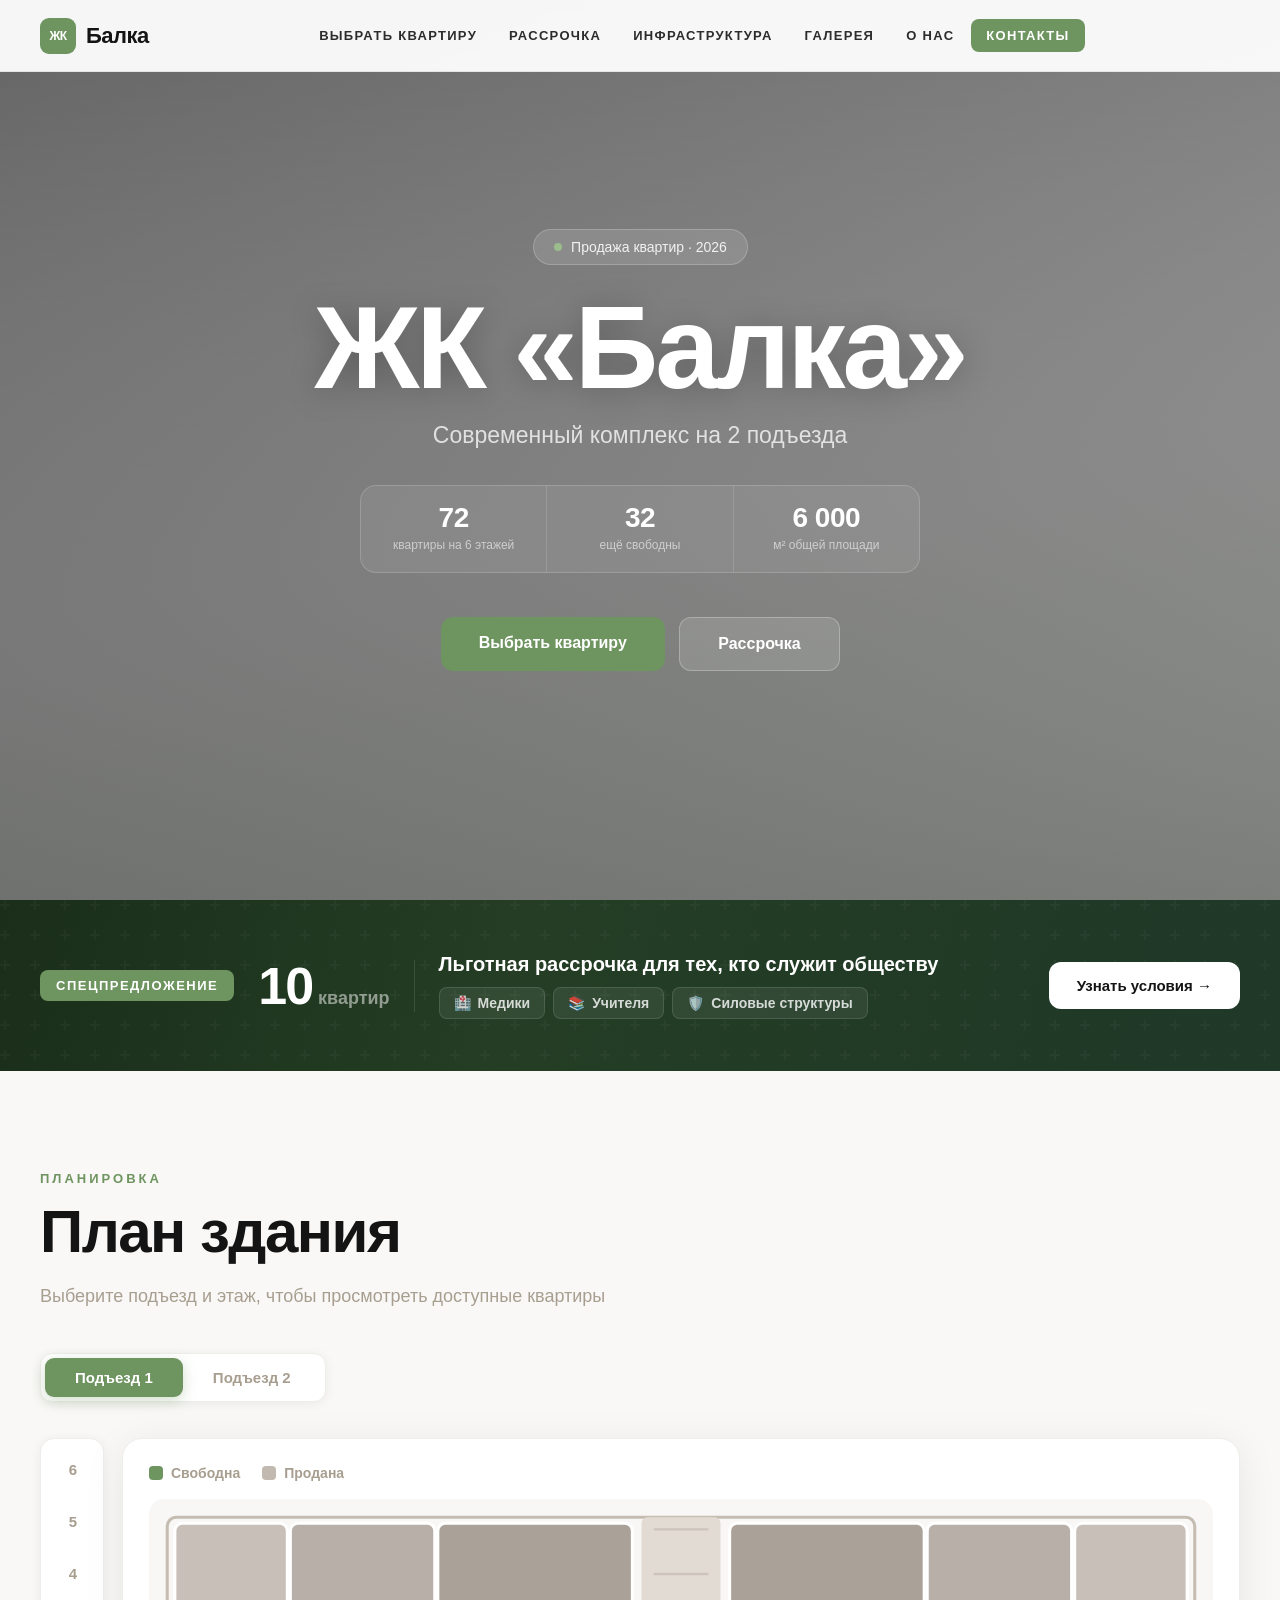
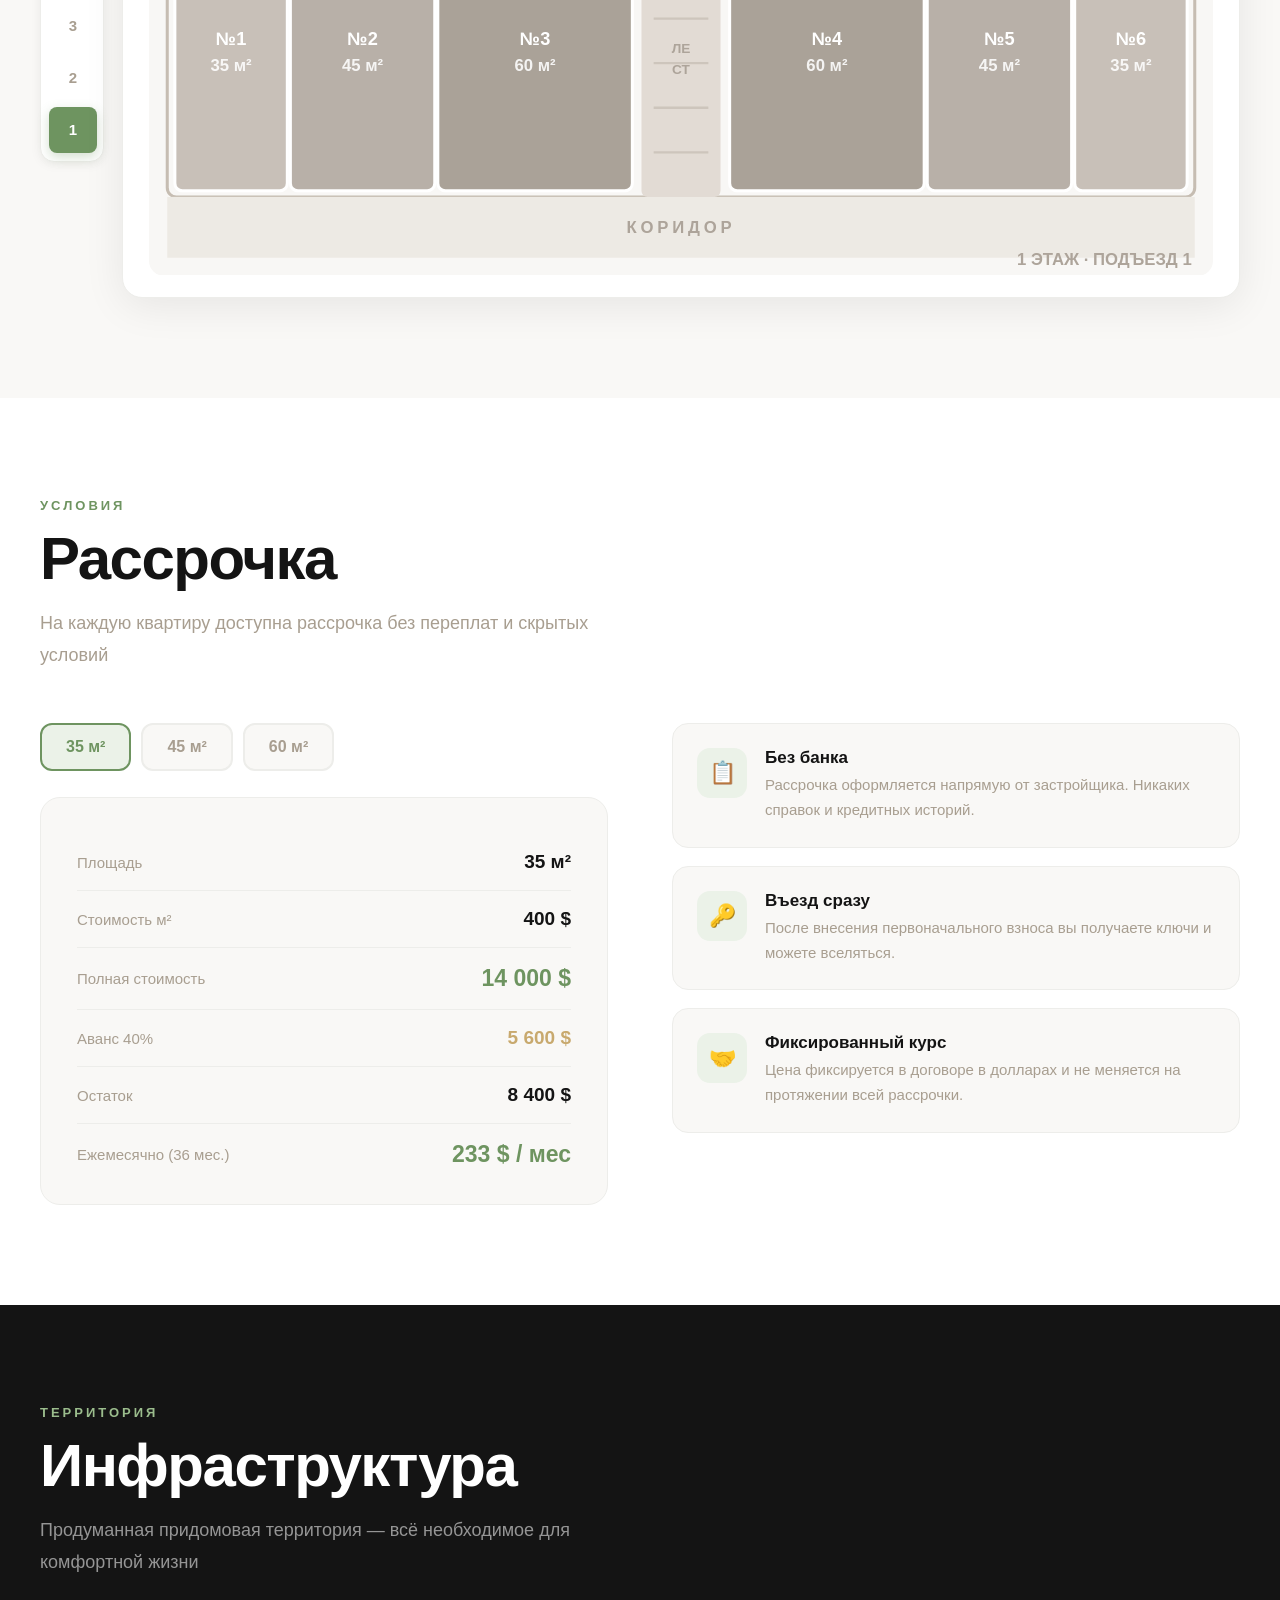
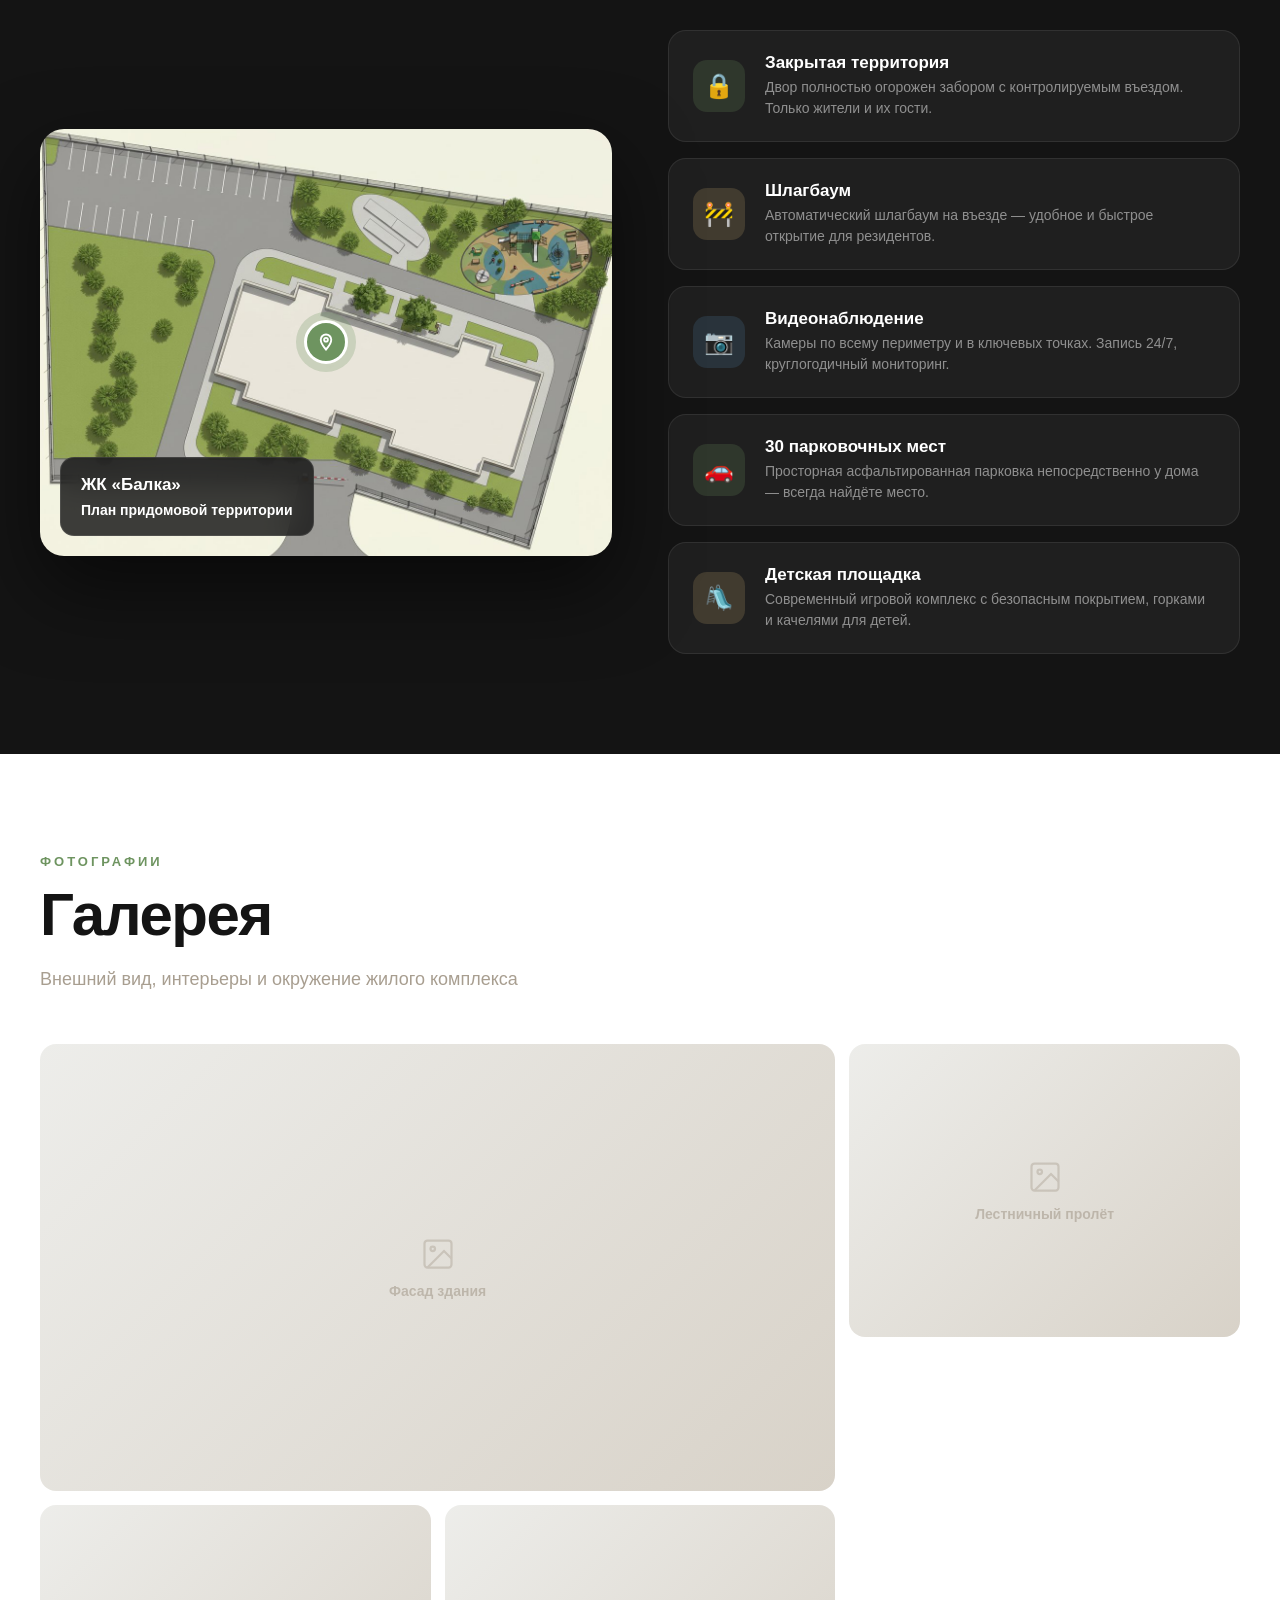
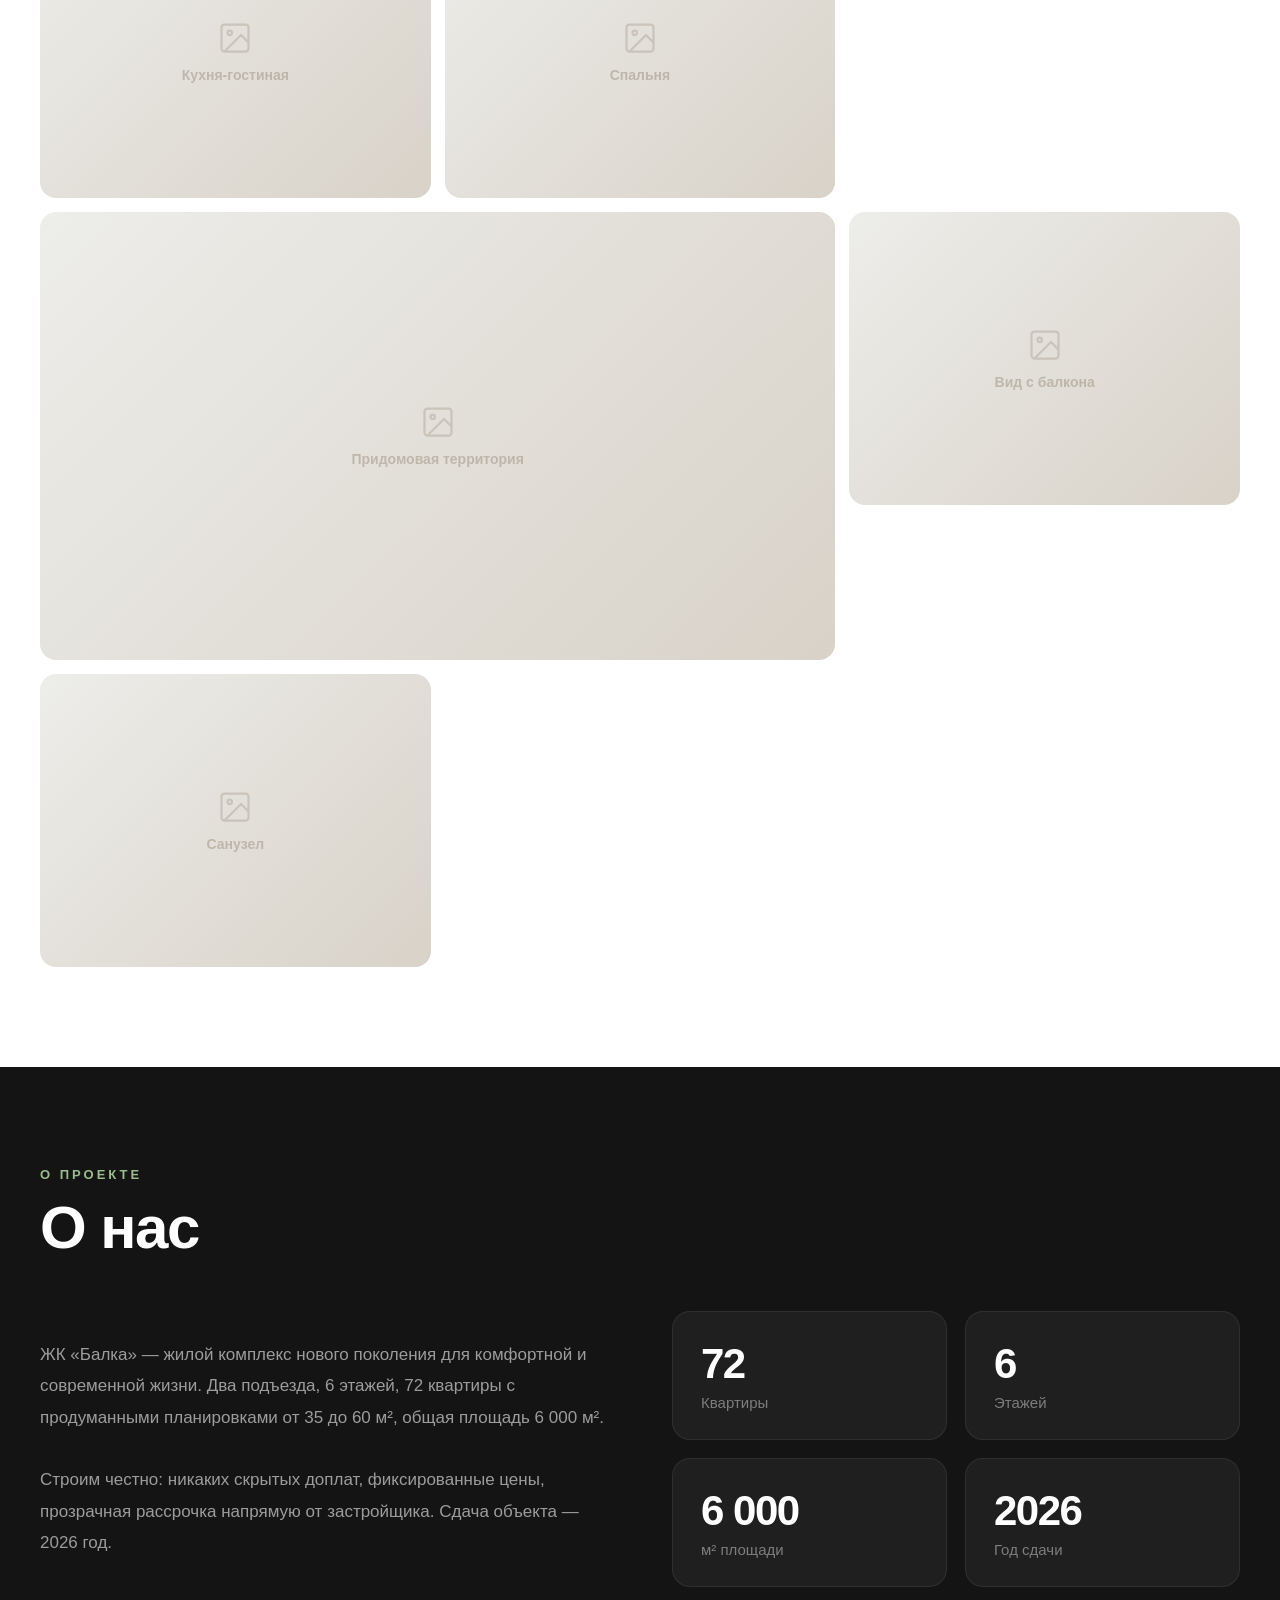
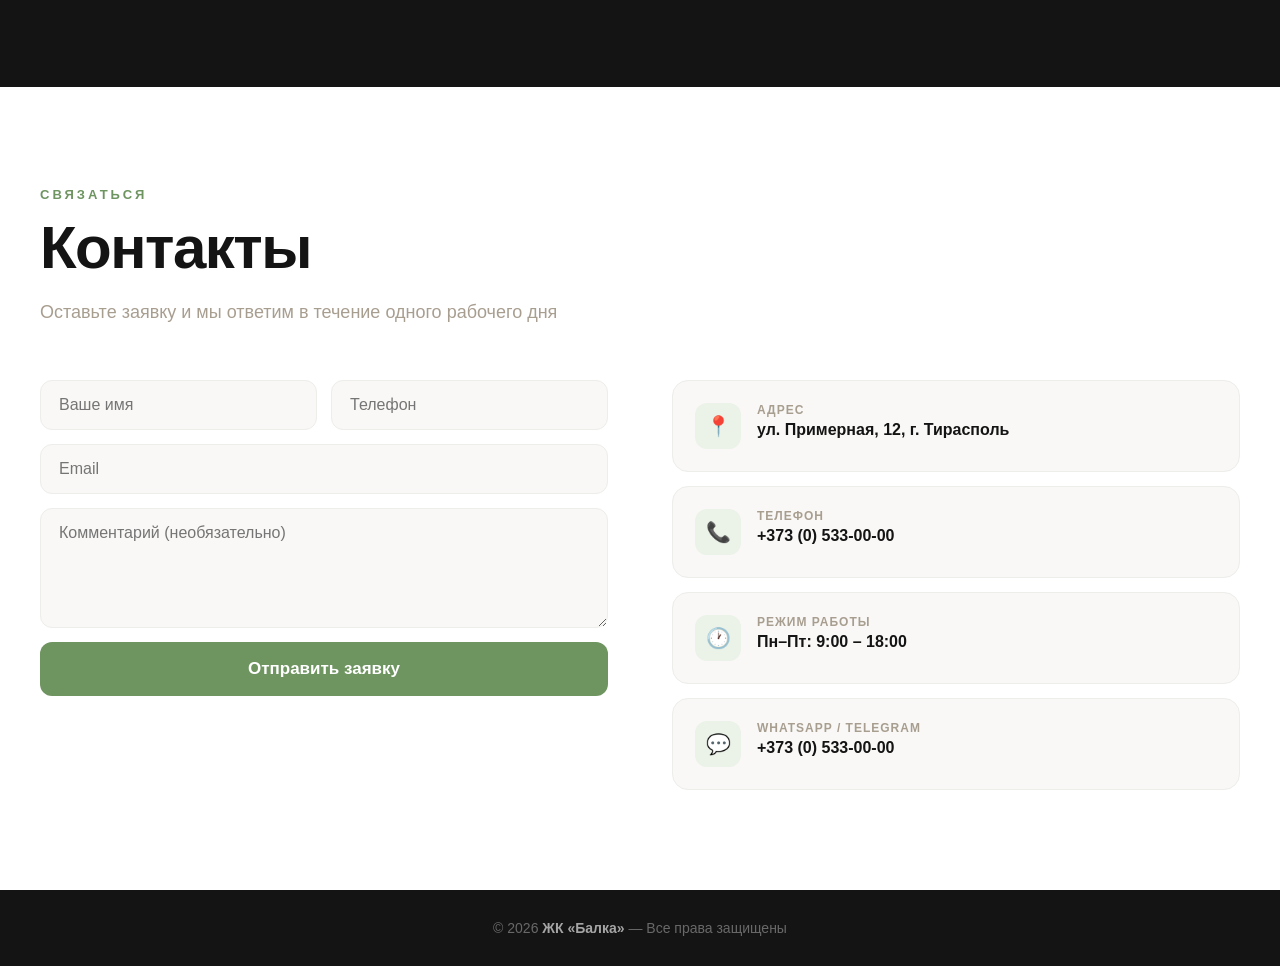
==== commit fb12c100: "Rename zhk-balka.html to index.html" ====
--- a/index.html
+++ b/index.html
@@ -7,605 +7,307 @@
 <link href="https://fonts.cdnfonts.com/css/cera-pro" rel="stylesheet">
 <style>
   :root {
-    --cream: #ffffff;
-    --warm-white: #ffffff;
-    --stone: #EBEBEB;
-    --sand: #D4C9B8;
-    --clay: #999999;
-    --charcoal: #222222;
-    --dark: #111111;
-    --accent: #7B9E6E;
-    --accent-light: #A8C49A;
-    --accent-pale: #EAF0E7;
-    --sold: #CCCCCC;
+    --white: #FFFFFF;
+    --off-white: #F9F8F6;
+    --stone: #EDEDEA;
+    --sand: #D8D2C8;
+    --clay: #A89E90;
+    --charcoal: #2C2C2C;
+    --dark: #141414;
+    --accent: #6E9460;
+    --accent-h: #5C7E50;
+    --accent-light: #9BBD8D;
+    --accent-pale: #EBF2E8;
     --gold: #C8A96E;
-    --radius: 16px;
-    --shadow: 0 8px 40px rgba(0,0,0,0.07);
-    --transition: all 0.35s cubic-bezier(0.4, 0, 0.2, 1);
-  }
-
-  * { margin: 0; padding: 0; box-sizing: border-box; }
-  html { scroll-behavior: smooth; }
-
-  body {
-    font-family: 'Cera Pro', 'Nunito Sans', sans-serif;
-    background: #fff;
-    color: var(--charcoal);
-    overflow-x: hidden;
-    font-size: 17px;
-  }
-
-  /* ── NAV ── */
-  nav {
-    position: fixed; top: 0; left: 0; right: 0; z-index: 1000;
-    background: rgba(255,255,255,0.92);
-    backdrop-filter: blur(20px);
-    -webkit-backdrop-filter: blur(20px);
-    border-bottom: 1px solid rgba(0,0,0,0.07);
-    padding: 0 48px;
-    height: 76px;
-    display: flex; align-items: center; justify-content: space-between;
-  }
-
-  .nav-logo {
-    font-size: 22px; font-weight: 800; color: var(--dark);
-    letter-spacing: -0.5px; text-decoration: none;
-    display: flex; align-items: center; gap: 12px;
-    text-transform: uppercase;
-  }
-
-  .nav-logo-icon {
-    width: 36px; height: 36px; background: var(--accent);
-    border-radius: 9px; display: flex; align-items: center; justify-content: center;
-    color: white; font-size: 15px; font-weight: 800; flex-shrink: 0;
-  }
-
-  .nav-links {
-    display: flex; align-items: center; gap: 4px;
-    flex: 1; justify-content: center;
-  }
-
-  .nav-links a {
-    text-decoration: none; color: var(--charcoal);
-    font-size: 13px; font-weight: 700;
-    padding: 9px 16px; border-radius: 8px;
-    transition: var(--transition); white-space: nowrap;
-    text-transform: uppercase; letter-spacing: 0.8px;
-  }
-
-  .nav-links a:hover { background: var(--stone); color: var(--dark); }
-
-  .nav-cta {
-    background: var(--accent) !important; color: white !important;
-    font-weight: 700 !important; letter-spacing: 0.8px;
-  }
-  .nav-cta:hover { background: #6a8d5e !important; }
-
-  .hamburger {
-    display: none; flex-direction: column; gap: 5px;
-    background: none; border: none; cursor: pointer; padding: 8px;
-  }
-  .hamburger span {
-    width: 26px; height: 2px; background: var(--charcoal);
-    border-radius: 2px; display: block; transition: var(--transition);
-  }
-
-  .mobile-menu {
-    display: none; position: fixed; top: 76px; left: 0; right: 0;
-    background: rgba(255,255,255,0.98); backdrop-filter: blur(20px);
-    padding: 16px 24px; z-index: 999;
-    border-bottom: 1px solid var(--stone);
-    flex-direction: column; gap: 4px;
-  }
-  .mobile-menu.open { display: flex; }
-  .mobile-menu a {
-    text-decoration: none; color: var(--charcoal); font-size: 16px;
-    font-weight: 700; padding: 13px 18px; border-radius: 10px;
-    transition: var(--transition); text-transform: uppercase; letter-spacing: 0.8px;
-  }
-  .mobile-menu a:hover { background: var(--stone); }
-
-  /* ── HERO ── */
-  #hero {
-    height: 100vh; min-height: 620px;
-    position: relative; display: flex; align-items: center;
-    justify-content: center; overflow: hidden;
-  }
-
-  .hero-bg {
-    position: absolute; inset: 0;
-    background:
-      linear-gradient(160deg, rgba(20,20,20,0.6) 0%, rgba(20,20,20,0.35) 60%, rgba(100,140,90,0.2) 100%),
-      url('https://images.unsplash.com/photo-1545324418-cc1a3fa10c00?w=1600&q=80') center/cover no-repeat;
-    transform: scale(1.03);
-  }
-  .hero-overlay {
-    position: absolute; inset: 0;
-    background: linear-gradient(to bottom, rgba(0,0,0,0.08) 0%, rgba(0,0,0,0.5) 100%);
-  }
-
-  .hero-content {
-    position: relative; z-index: 1; text-align: center;
-    padding: 0 24px; animation: fadeUp 1s ease both;
-    width: 100%; max-width: 900px;
-  }
-
-  .hero-badge {
-    display: inline-flex; align-items: center; gap: 8px;
-    background: rgba(255,255,255,0.14); backdrop-filter: blur(12px);
-    border: 1px solid rgba(255,255,255,0.25);
-    padding: 9px 20px; border-radius: 50px; margin-bottom: 32px;
-    color: rgba(255,255,255,0.9); font-size: 14px; font-weight: 500;
-    letter-spacing: 0.5px;
-  }
-  .hero-badge::before {
-    content: ''; width: 8px; height: 8px; border-radius: 50%;
-    background: var(--accent-light);
-  }
-
-  .hero-title {
-    font-size: clamp(56px, 10vw, 120px);
-    font-weight: 800; color: white;
-    letter-spacing: -2px; line-height: 0.93;
-    margin-bottom: 22px;
-    text-shadow: 0 4px 30px rgba(0,0,0,0.3);
-  }
-
-  .hero-sub {
-    font-size: clamp(18px, 2.5vw, 24px);
-    color: rgba(255,255,255,0.8); font-weight: 400;
-    margin-bottom: 24px; letter-spacing: 0.2px;
-  }
-
-  /* HERO STATS */
-  .hero-stats {
-    display: flex; justify-content: center; gap: 0;
-    margin-bottom: 44px; flex-wrap: wrap;
-  }
-
-  .hero-stat {
-    padding: 18px 32px;
-    border-right: 1px solid rgba(255,255,255,0.2);
-    text-align: center;
-  }
-  .hero-stat:first-child { border-left: 1px solid rgba(255,255,255,0.2); }
-
-  .hero-stat-num {
-    font-size: 28px; font-weight: 800; color: white;
-    letter-spacing: -0.5px; display: block; line-height: 1;
-    margin-bottom: 4px;
-  }
-  .hero-stat-label {
-    font-size: 13px; color: rgba(255,255,255,0.65);
-    font-weight: 500;
-  }
-
-  .hero-btns { display: flex; gap: 14px; justify-content: center; flex-wrap: wrap; }
-
-  .btn-primary {
-    background: var(--accent); color: white;
-    padding: 17px 36px; border-radius: 12px;
-    text-decoration: none; font-weight: 700; font-size: 17px;
-    transition: var(--transition); border: none; cursor: pointer;
-    font-family: inherit; letter-spacing: 0.2px;
-  }
-  .btn-primary:hover { background: #6a8d5e; transform: translateY(-2px); box-shadow: 0 14px 32px rgba(123,158,110,0.4); }
-
-  .btn-ghost {
-    background: rgba(255,255,255,0.14); color: white;
-    padding: 17px 36px; border-radius: 12px;
-    text-decoration: none; font-weight: 700; font-size: 17px;
-    transition: var(--transition); border: 1px solid rgba(255,255,255,0.3);
-    backdrop-filter: blur(8px); cursor: pointer; font-family: inherit;
-  }
-  .btn-ghost:hover { background: rgba(255,255,255,0.25); transform: translateY(-2px); }
-
-  .hero-scroll {
-    position: absolute; bottom: 40px; left: 50%; transform: translateX(-50%);
-    color: rgba(255,255,255,0.55); font-size: 12px; letter-spacing: 2px;
-    text-transform: uppercase; display: flex; flex-direction: column;
-    align-items: center; gap: 10px; z-index: 1;
-  }
-  .scroll-line {
-    width: 1px; height: 50px;
-    background: linear-gradient(to bottom, rgba(255,255,255,0.55), transparent);
-    animation: scrollPulse 2s ease infinite;
-  }
-
-  /* ── SHARED SECTION ── */
-  section { padding: 110px 48px; max-width: 1280px; margin: 0 auto; }
-
-  .section-label {
-    font-size: 13px; font-weight: 700; letter-spacing: 3px;
-    text-transform: uppercase; color: var(--accent);
-    margin-bottom: 18px;
-  }
-
-  .section-title {
-    font-size: clamp(36px, 5vw, 62px);
-    font-weight: 800; color: var(--dark);
-    letter-spacing: -1.5px; line-height: 1.05;
-    margin-bottom: 18px;
-  }
-
-  .section-desc {
-    font-size: 18px; color: var(--clay);
-    font-weight: 400; line-height: 1.7;
-    max-width: 580px;
-  }
-
-  /* divider between full-width sections */
-  .section-divider {
-    border: none; height: 1px;
-    background: var(--stone); margin: 0;
-  }
-
-  /* ── PLAN BLOCK ── */
-  #floorplan { max-width: 100%; padding: 110px 48px; background: #fff; }
-  .plan-inner { max-width: 1280px; margin: 0 auto; }
-  .plan-header { margin-bottom: 52px; }
-
-  .plan-tabs {
-    display: inline-flex; background: var(--stone);
-    border-radius: 13px; padding: 4px; margin-bottom: 40px;
-  }
-
-  .plan-tab {
-    padding: 12px 32px; border-radius: 10px; border: none;
-    font-family: inherit; font-size: 15px; font-weight: 700;
-    cursor: pointer; transition: var(--transition);
-    color: var(--clay); background: transparent;
-    text-transform: uppercase; letter-spacing: 0.5px;
-  }
-  .plan-tab.active {
-    background: white; color: var(--dark);
-    box-shadow: 0 2px 14px rgba(0,0,0,0.1);
-  }
-
-  .plan-container {
-    display: grid; grid-template-columns: 72px 1fr;
-    gap: 24px; align-items: start;
-  }
-
-  .floor-switcher {
-    display: flex; flex-direction: column; gap: 6px;
-    background: #fff; border-radius: 13px;
-    padding: 8px; border: 1.5px solid var(--stone);
-  }
-
-  .floor-btn {
-    width: 56px; height: 48px; border: none; border-radius: 9px;
-    font-family: inherit; font-size: 15px; font-weight: 700;
-    cursor: pointer; transition: var(--transition);
-    color: var(--clay); background: transparent;
-  }
-  .floor-btn.active {
-    background: var(--accent); color: white;
-    box-shadow: 0 4px 14px rgba(123,158,110,0.35);
-  }
-  .floor-btn:hover:not(.active) { background: var(--stone); color: var(--dark); }
-
-  .plan-wrapper {
-    background: #fff; border-radius: 20px;
-    padding: 32px; border: 1.5px solid var(--stone);
-    position: relative; overflow: visible;
-  }
-
-  .plan-legend {
-    display: flex; gap: 24px; margin-bottom: 24px; flex-wrap: wrap; align-items: center;
-  }
-  .legend-item {
-    display: flex; align-items: center; gap: 9px;
-    font-size: 14px; color: var(--clay); font-weight: 600;
-  }
-  .legend-dot { width: 16px; height: 16px; border-radius: 5px; }
-
-  .plan-svg-container { position: relative; }
-
-  /* SVG apt styles */
-  .apt { cursor: pointer; transition: var(--transition); }
-  .apt rect, .apt polygon { transition: var(--transition); stroke: rgba(255,255,255,0.7); stroke-width: 1.5; }
-  .apt.free rect, .apt.free polygon { fill: var(--accent); }
-  .apt.sold rect, .apt.sold polygon { fill: var(--sold); }
-  .apt.free:hover rect, .apt.free:hover polygon { fill: var(--accent-light); }
-  .apt-label {
-    font-family: 'Cera Pro', sans-serif; font-weight: 700;
-    fill: white; pointer-events: none;
-    text-anchor: middle; dominant-baseline: middle;
-  }
-
-  /* Tooltip */
-  .tooltip {
-    position: fixed; z-index: 9999;
-    background: var(--dark); color: white;
-    border-radius: 14px; padding: 16px 20px;
-    pointer-events: none; opacity: 0;
-    transition: opacity 0.2s ease;
-    min-width: 190px; font-size: 14px; line-height: 1.65;
-    box-shadow: 0 12px 36px rgba(0,0,0,0.28);
-  }
-  .tooltip.show { opacity: 1; }
-  .tooltip-num { font-size: 17px; font-weight: 800; margin-bottom: 8px; color: var(--accent-light); }
-  .tooltip-row { display: flex; justify-content: space-between; gap: 18px; color: rgba(255,255,255,0.7); }
-  .tooltip-row strong { color: white; }
-
-  /* ── INSTALLMENT ── */
-  #installment { max-width: 100%; padding: 110px 48px; background: #F8F8F8; }
-  .inst-inner { max-width: 1280px; margin: 0 auto; }
-
-  .inst-grid {
-    display: grid; grid-template-columns: 1fr 1fr;
-    gap: 64px; align-items: start; margin-top: 60px;
-  }
-
-  .size-selector { display: flex; gap: 10px; margin-bottom: 32px; }
-
-  .size-btn {
-    padding: 13px 24px; border: 2px solid var(--stone);
-    background: white; border-radius: 12px; cursor: pointer;
-    font-family: inherit; font-size: 16px; font-weight: 700;
-    color: var(--clay); transition: var(--transition);
-  }
-  .size-btn.active {
-    border-color: var(--accent); background: var(--accent-pale);
-    color: var(--accent);
-  }
-  .size-btn:hover:not(.active) { border-color: #ccc; color: var(--charcoal); }
-
-  .calc-card {
-    background: white; border-radius: 20px;
-    border: 1.5px solid var(--stone); padding: 36px;
-    box-shadow: var(--shadow);
-  }
-
-  .calc-row {
-    display: flex; justify-content: space-between; align-items: center;
-    padding: 17px 0; border-bottom: 1px solid var(--stone);
-  }
-  .calc-row:last-child { border-bottom: none; padding-bottom: 0; }
-
-  .calc-label { font-size: 15px; color: var(--clay); font-weight: 600; }
-  .calc-value { font-size: 19px; font-weight: 700; color: var(--dark); }
-  .calc-value.accent { color: var(--accent); font-size: 23px; }
-  .calc-value.gold { color: var(--gold); }
-
-  .inst-info { display: flex; flex-direction: column; gap: 20px; }
-
-  .info-card {
-    background: white; border-radius: 16px; padding: 28px;
-    border: 1.5px solid var(--stone);
-    display: flex; gap: 20px; align-items: flex-start;
-  }
-  .info-icon {
-    width: 50px; height: 50px; border-radius: 12px;
-    background: var(--accent-pale); display: flex; align-items: center;
-    justify-content: center; font-size: 22px; flex-shrink: 0;
-  }
-  .info-title { font-size: 17px; font-weight: 700; color: var(--dark); margin-bottom: 6px; }
-  .info-text { font-size: 15px; color: var(--clay); line-height: 1.65; }
-
-  /* ── GALLERY ── */
-  #gallery { max-width: 1280px; }
-
-  .gallery-grid {
-    display: grid;
-    grid-template-columns: repeat(3, 1fr);
-    gap: 16px; margin-top: 52px;
-  }
-  .gallery-item {
-    border-radius: 16px; overflow: hidden;
-    cursor: pointer; position: relative;
-    background: var(--stone); aspect-ratio: 4/3;
-    transition: var(--transition);
-  }
-  .gallery-item:nth-child(1) { grid-column: span 2; aspect-ratio: 16/9; }
-  .gallery-item:nth-child(5) { grid-column: span 2; aspect-ratio: 16/9; }
-  .gallery-item:hover { transform: scale(1.015); box-shadow: 0 20px 50px rgba(0,0,0,0.12); }
-  .gallery-item:hover .gallery-overlay { opacity: 1; }
-
-  .gallery-placeholder {
-    width: 100%; height: 100%; display: flex; flex-direction: column;
-    align-items: center; justify-content: center;
-    background: linear-gradient(135deg, #EBEBEB 0%, #D8D8D8 100%);
-    color: #aaa; gap: 10px;
-  }
-  .gallery-placeholder svg { opacity: 0.4; }
-  .gallery-placeholder span { font-size: 14px; font-weight: 600; opacity: 0.7; }
-
-  .gallery-overlay {
-    position: absolute; inset: 0; background: rgba(0,0,0,0.35);
-    display: flex; align-items: center; justify-content: center;
-    opacity: 0; transition: var(--transition);
-  }
-  .gallery-overlay svg { color: white; }
-
-  /* Lightbox */
-  .lightbox {
-    position: fixed; inset: 0; z-index: 9998;
-    background: rgba(10,10,10,0.95); backdrop-filter: blur(12px);
-    display: flex; align-items: center; justify-content: center;
-    opacity: 0; pointer-events: none; transition: opacity 0.3s ease;
-  }
-  .lightbox.open { opacity: 1; pointer-events: all; }
-
-  .lightbox-inner {
-    max-width: 90vw; max-height: 85vh;
-    border-radius: 20px; overflow: hidden; position: relative;
-    background: #222; display: flex; align-items: center;
-    justify-content: center; min-width: 400px; min-height: 300px;
-  }
-  .lightbox-placeholder {
-    width: 80vw; height: 60vh; display: flex; flex-direction: column;
-    align-items: center; justify-content: center;
-    background: linear-gradient(135deg, #2a2a2a, #1a1a1a);
-    color: #666; gap: 14px;
-  }
-  .lightbox-placeholder span { font-size: 17px; font-weight: 600; }
-
-  .lightbox-close {
-    position: absolute; top: 20px; right: 20px;
-    width: 46px; height: 46px; border-radius: 50%;
-    background: rgba(255,255,255,0.12); border: none; cursor: pointer;
-    color: white; font-size: 20px; display: flex; align-items: center;
-    justify-content: center; transition: var(--transition);
-    backdrop-filter: blur(8px);
-  }
-  .lightbox-close:hover { background: rgba(255,255,255,0.25); transform: rotate(90deg); }
-
-  /* ── ABOUT ── */
-  #about { max-width: 100%; padding: 110px 48px; background: var(--dark); }
-  .about-inner { max-width: 1280px; margin: 0 auto; }
-  #about .section-title { color: white; }
-  #about .section-label { color: var(--accent-light); }
-
-  .about-grid {
-    display: grid; grid-template-columns: 1fr 1fr;
-    gap: 64px; align-items: center; margin-top: 60px;
-  }
-
-  .about-text { color: rgba(255,255,255,0.62); font-size: 17px; line-height: 1.8; }
-
-  .about-stats { display: grid; grid-template-columns: 1fr 1fr; gap: 20px; }
-
-  .stat-card {
-    background: rgba(255,255,255,0.05); border-radius: 16px;
-    padding: 28px; border: 1px solid rgba(255,255,255,0.08);
-  }
-  .stat-num {
-    font-size: 44px; font-weight: 800; color: white;
-    letter-spacing: -1.5px; margin-bottom: 6px;
-  }
-  .stat-label { font-size: 15px; color: rgba(255,255,255,0.5); font-weight: 600; }
-
-  /* ── CONTACTS ── */
-  #contacts { max-width: 1280px; }
-
-  .contact-grid {
-    display: grid; grid-template-columns: 1fr 1fr; gap: 64px;
-    margin-top: 60px; align-items: start;
-  }
-
-  .contact-form { display: flex; flex-direction: column; gap: 16px; }
-  .form-row { display: grid; grid-template-columns: 1fr 1fr; gap: 16px; }
-
-  input, textarea {
-    font-family: inherit; font-size: 16px;
-    background: #F8F8F8; border: 1.5px solid var(--stone);
-    border-radius: 12px; padding: 15px 20px; color: var(--dark);
-    transition: var(--transition); width: 100%; outline: none;
-  }
-  input:focus, textarea:focus { border-color: var(--accent); background: white; }
-  textarea { resize: vertical; min-height: 130px; }
-
-  .form-submit {
-    padding: 17px; border-radius: 12px;
-    background: var(--accent); color: white; border: none;
-    font-family: inherit; font-size: 17px; font-weight: 700;
-    cursor: pointer; transition: var(--transition);
-  }
-  .form-submit:hover { background: #6a8d5e; transform: translateY(-2px); box-shadow: 0 12px 30px rgba(123,158,110,0.35); }
-
-  .contact-info { display: flex; flex-direction: column; gap: 16px; }
-
-  .contact-card {
-    background: #F8F8F8; border-radius: 16px; padding: 22px 24px;
-    border: 1.5px solid var(--stone); display: flex; gap: 16px; align-items: flex-start;
-  }
-  .contact-icon {
-    width: 46px; height: 46px; border-radius: 12px;
-    background: var(--accent-pale); display: flex; align-items: center;
-    justify-content: center; font-size: 20px; flex-shrink: 0;
-  }
-  .contact-label { font-size: 12px; color: var(--clay); font-weight: 700; text-transform: uppercase; letter-spacing: 1px; margin-bottom: 4px; }
-  .contact-value { font-size: 17px; color: var(--dark); font-weight: 700; }
-
-  /* ── FOOTER ── */
-  footer {
-    background: var(--dark); color: rgba(255,255,255,0.4);
-    text-align: center; padding: 34px 48px; font-size: 14px;
-  }
-  footer strong { color: rgba(255,255,255,0.7); }
-
-  /* ── ANIMATIONS ── */
-  @keyframes fadeUp {
-    from { opacity: 0; transform: translateY(30px); }
-    to { opacity: 1; transform: translateY(0); }
-  }
-  @keyframes scrollPulse {
-    0%, 100% { opacity: 0.4; }
-    50% { opacity: 1; }
-  }
-
-  /* ── RESPONSIVE ── */
-  @media (max-width: 960px) {
-    section { padding: 80px 24px; }
-    #floorplan, #installment, #about { padding: 80px 24px; }
-    nav { padding: 0 24px; }
-    .nav-links { display: none; }
-    .hamburger { display: flex; }
-
-    .inst-grid { grid-template-columns: 1fr; gap: 36px; }
-    .about-grid { grid-template-columns: 1fr; gap: 40px; }
-    .contact-grid { grid-template-columns: 1fr; gap: 40px; }
-    .form-row { grid-template-columns: 1fr; }
-
-    .gallery-grid { grid-template-columns: 1fr 1fr; }
-    .gallery-item:nth-child(1) { grid-column: span 2; }
-    .gallery-item:nth-child(5) { grid-column: span 1; }
-
-    .plan-container { grid-template-columns: 60px 1fr; gap: 12px; }
-    .floor-btn { width: 44px; height: 42px; font-size: 13px; }
-
-    .about-stats { grid-template-columns: 1fr 1fr; }
-    .hero-stat { padding: 14px 20px; }
-    .hero-stat-num { font-size: 22px; }
-  }
-
-  @media (max-width: 600px) {
-    .hero-title { letter-spacing: -1px; }
-    .gallery-grid { grid-template-columns: 1fr; }
-    .gallery-item:nth-child(1), .gallery-item:nth-child(5) { grid-column: span 1; }
-    .plan-container { grid-template-columns: 1fr; }
-    .floor-switcher { flex-direction: row; flex-wrap: wrap; gap: 4px; }
-    .floor-btn { width: 44px; height: 38px; }
-    .size-selector { flex-wrap: wrap; }
-    .about-stats { grid-template-columns: 1fr 1fr; }
-    .lightbox-inner { min-width: 90vw; }
-    .hero-stats { flex-direction: column; gap: 0; }
-    .hero-stat { border-right: none !important; border-top: 1px solid rgba(255,255,255,0.2); }
-    .hero-stat:first-child { border-left: none; border-top: 1px solid rgba(255,255,255,0.2); }
+    --shadow-sm: 0 2px 12px rgba(0,0,0,0.06);
+    --shadow: 0 8px 40px rgba(0,0,0,0.08);
+    --shadow-lg: 0 20px 60px rgba(0,0,0,0.12);
+    --tr: all 0.3s cubic-bezier(0.4,0,0.2,1);
+  }
+  *{margin:0;padding:0;box-sizing:border-box;}
+  html{scroll-behavior:smooth;}
+  body{font-family:'Cera Pro','Nunito Sans',sans-serif;background:var(--white);color:var(--charcoal);overflow-x:hidden;font-size:17px;}
+
+  /* NAV */
+  nav{position:fixed;top:0;left:0;right:0;z-index:1000;background:rgba(255,255,255,0.94);backdrop-filter:blur(20px);-webkit-backdrop-filter:blur(20px);border-bottom:1px solid rgba(0,0,0,0.07);height:72px;display:flex;align-items:center;justify-content:center;}
+  .nav-inner{width:100%;max-width:1280px;padding:0 40px;display:flex;align-items:center;justify-content:space-between;}
+  .nav-logo{font-size:22px;font-weight:800;color:var(--dark);letter-spacing:-.5px;text-decoration:none;display:flex;align-items:center;gap:10px;flex-shrink:0;}
+  .nav-logo-icon{width:36px;height:36px;background:var(--accent);border-radius:9px;display:flex;align-items:center;justify-content:center;color:white;font-size:12px;font-weight:800;}
+  .nav-links{display:flex;align-items:center;gap:2px;flex:1;justify-content:center;}
+  .nav-links a{text-decoration:none;color:var(--charcoal);font-size:13px;font-weight:700;letter-spacing:1.3px;text-transform:uppercase;padding:9px 15px;border-radius:8px;transition:var(--tr);white-space:nowrap;}
+  .nav-links a:hover{background:var(--stone);color:var(--dark);}
+  .nav-cta{background:var(--accent)!important;color:white!important;border-radius:8px;}
+  .nav-cta:hover{background:var(--accent-h)!important;}
+  .hamburger{display:none;flex-direction:column;gap:5px;background:none;border:none;cursor:pointer;padding:8px;}
+  .hamburger span{width:24px;height:2px;background:var(--charcoal);border-radius:2px;display:block;transition:var(--tr);}
+  .mobile-menu{display:none;position:fixed;top:72px;left:0;right:0;background:rgba(255,255,255,0.98);backdrop-filter:blur(20px);padding:16px 20px;z-index:999;border-bottom:1px solid var(--stone);flex-direction:column;gap:4px;}
+  .mobile-menu.open{display:flex;}
+  .mobile-menu a{text-decoration:none;color:var(--charcoal);font-size:15px;font-weight:700;letter-spacing:1.2px;text-transform:uppercase;padding:13px 16px;border-radius:10px;transition:var(--tr);}
+  .mobile-menu a:hover{background:var(--stone);}
+
+  /* HERO */
+  #hero{height:100vh;min-height:640px;position:relative;display:flex;align-items:center;justify-content:center;overflow:hidden;}
+  .hero-bg{position:absolute;inset:0;background:linear-gradient(170deg,rgba(20,20,20,.66) 0%,rgba(20,20,20,.32) 55%,rgba(110,148,96,.18) 100%),url('https://images.unsplash.com/photo-1545324418-cc1a3fa10c00?w=1800&q=85') center/cover no-repeat;transform:scale(1.04);}
+  .hero-overlay{position:absolute;inset:0;background:linear-gradient(to bottom,rgba(0,0,0,.04) 0%,rgba(0,0,0,.46) 100%);}
+  .hero-content{position:relative;z-index:1;text-align:center;padding:0 24px;max-width:860px;animation:fadeUp 1s ease both;}
+  .hero-badge{display:inline-flex;align-items:center;gap:9px;background:rgba(255,255,255,.12);backdrop-filter:blur(12px);border:1px solid rgba(255,255,255,.2);padding:9px 20px;border-radius:50px;margin-bottom:30px;color:rgba(255,255,255,.88);font-size:14px;font-weight:500;}
+  .hero-badge::before{content:'';width:8px;height:8px;border-radius:50%;background:var(--accent-light);flex-shrink:0;}
+  .hero-title{font-size:clamp(58px,10vw,116px);font-weight:800;color:white;letter-spacing:-3px;line-height:.92;margin-bottom:20px;text-shadow:0 4px 32px rgba(0,0,0,.25);}
+  .hero-sub{font-size:clamp(18px,2.5vw,23px);color:rgba(255,255,255,.76);font-weight:400;margin-bottom:36px;}
+  .hero-stats{display:flex;justify-content:center;border:1px solid rgba(255,255,255,.17);border-radius:16px;overflow:hidden;backdrop-filter:blur(12px);background:rgba(255,255,255,.07);max-width:560px;margin:0 auto 44px;}
+  .hero-stat{flex:1;padding:18px 16px;text-align:center;border-right:1px solid rgba(255,255,255,.14);}
+  .hero-stat:last-child{border-right:none;}
+  .hero-stat-num{font-size:28px;font-weight:800;color:white;letter-spacing:-.5px;line-height:1;}
+  .hero-stat-label{font-size:12px;color:rgba(255,255,255,.58);font-weight:500;margin-top:6px;line-height:1.3;white-space:nowrap;}
+  .hero-btns{display:flex;gap:14px;justify-content:center;flex-wrap:wrap;}
+  .btn-primary{background:var(--accent);color:white;padding:17px 38px;border-radius:12px;text-decoration:none;font-weight:700;font-size:16px;transition:var(--tr);border:none;cursor:pointer;font-family:inherit;}
+  .btn-primary:hover{background:var(--accent-h);transform:translateY(-2px);box-shadow:0 14px 32px rgba(110,148,96,.38);}
+  .btn-ghost{background:rgba(255,255,255,.12);color:white;padding:17px 38px;border-radius:12px;text-decoration:none;font-weight:700;font-size:16px;transition:var(--tr);border:1px solid rgba(255,255,255,.26);backdrop-filter:blur(8px);cursor:pointer;font-family:inherit;}
+  .btn-ghost:hover{background:rgba(255,255,255,.22);transform:translateY(-2px);}
+  /* promo banner */
+  .promo-band{background:linear-gradient(105deg,#1a2e1a 0%,#243d24 40%,#1f3828 100%);padding:52px 40px;position:relative;overflow:hidden;}
+  .promo-band::before{content:'';position:absolute;inset:0;background:url("data:image/svg+xml,%3Csvg width='60' height='60' viewBox='0 0 60 60' xmlns='http://www.w3.org/2000/svg'%3E%3Cg fill='none' fill-rule='evenodd'%3E%3Cg fill='%23ffffff' fill-opacity='0.03'%3E%3Cpath d='M36 34v-4h-2v4h-4v2h4v4h2v-4h4v-2h-4zm0-30V0h-2v4h-4v2h4v4h2V6h4V4h-4zM6 34v-4H4v4H0v2h4v4h2v-4h4v-2H6zM6 4V0H4v4H0v2h4v4h2V6h4V4H6z'/%3E%3C/g%3E%3C/g%3E%3C/svg%3E") repeat;}
+  .promo-inner{max-width:1280px;margin:0 auto;display:flex;align-items:center;justify-content:space-between;gap:32px;flex-wrap:wrap;position:relative;z-index:1;}
+  .promo-left{display:flex;align-items:center;gap:24px;flex-wrap:wrap;}
+  .promo-badge{background:var(--accent);color:white;font-size:13px;font-weight:800;letter-spacing:1.5px;text-transform:uppercase;padding:8px 16px;border-radius:8px;white-space:nowrap;flex-shrink:0;}
+  .promo-count{display:flex;align-items:baseline;gap:6px;flex-shrink:0;}
+  .promo-num{font-size:52px;font-weight:800;color:white;letter-spacing:-2px;line-height:1;}
+  .promo-num-label{font-size:18px;font-weight:700;color:rgba(255,255,255,.5);}
+  .promo-divider{width:1px;height:52px;background:rgba(255,255,255,.12);flex-shrink:0;}
+  .promo-title{font-size:20px;font-weight:800;color:white;line-height:1.25;margin-bottom:10px;}
+  .promo-cats{display:flex;gap:8px;flex-wrap:wrap;}
+  .promo-cat{display:inline-flex;align-items:center;gap:7px;background:rgba(255,255,255,.07);border:1px solid rgba(255,255,255,.12);border-radius:8px;padding:7px 14px;font-size:14px;font-weight:600;color:rgba(255,255,255,.8);}
+  .promo-cta{background:white;color:var(--dark);padding:15px 28px;border-radius:12px;text-decoration:none;font-weight:800;font-size:15px;white-space:nowrap;flex-shrink:0;transition:var(--tr);}
+  .promo-cta:hover{background:var(--accent-pale);transform:translateY(-2px);box-shadow:0 10px 28px rgba(0,0,0,.2);}
+  @media(max-width:960px){
+    .promo-band{padding:40px 24px;}
+    .promo-num{font-size:40px;}
+    .promo-divider{display:none;}
+  }
+  @media(max-width:600px){
+    .promo-inner{flex-direction:column;align-items:flex-start;}
+    .promo-cta{width:100%;text-align:center;display:block;}
+  }
+
+  /* SECTIONS */
+  .sw{padding:100px 40px;max-width:1280px;margin:0 auto;}
+  .section-label{font-size:13px;font-weight:700;letter-spacing:3px;text-transform:uppercase;color:var(--accent);margin-bottom:14px;}
+  .section-title{font-size:clamp(36px,5vw,60px);font-weight:800;color:var(--dark);letter-spacing:-1.5px;line-height:1.05;margin-bottom:18px;}
+  .section-desc{font-size:18px;color:var(--clay);font-weight:400;line-height:1.75;max-width:580px;}
+
+  /* PLAN */
+  #floorplan{background:var(--off-white);}
+  .plan-tabs{display:inline-flex;background:white;border-radius:12px;padding:4px;margin-bottom:36px;border:1px solid var(--stone);box-shadow:var(--shadow-sm);}
+  .plan-tab{padding:11px 30px;border-radius:9px;border:none;font-family:inherit;font-size:15px;font-weight:700;cursor:pointer;transition:var(--tr);color:var(--clay);background:transparent;}
+  .plan-tab.active{background:var(--accent);color:white;box-shadow:0 4px 14px rgba(110,148,96,.3);}
+  .plan-container{display:grid;grid-template-columns:64px 1fr;gap:18px;align-items:start;}
+  .floor-switcher{display:flex;flex-direction:column;gap:6px;background:white;border-radius:14px;padding:8px;border:1px solid var(--stone);box-shadow:var(--shadow-sm);}
+  .floor-btn{width:48px;height:46px;border:none;border-radius:8px;font-family:inherit;font-size:15px;font-weight:700;cursor:pointer;transition:var(--tr);color:var(--clay);background:transparent;}
+  .floor-btn.active{background:var(--accent);color:white;box-shadow:0 4px 12px rgba(110,148,96,.3);}
+  .floor-btn:hover:not(.active){background:var(--stone);color:var(--dark);}
+  .plan-wrapper{background:white;border-radius:20px;padding:26px 26px 22px;border:1px solid var(--stone);box-shadow:var(--shadow);}
+  .plan-legend{display:flex;gap:22px;margin-bottom:18px;flex-wrap:wrap;}
+  .legend-item{display:flex;align-items:center;gap:8px;font-size:14px;color:var(--clay);font-weight:600;}
+  .legend-dot{width:14px;height:14px;border-radius:4px;}
+  .apt{cursor:pointer;}
+  .apt rect{transition:var(--tr);stroke:white;stroke-width:2;}
+  .apt.free:hover rect{filter:brightness(1.12) drop-shadow(0 4px 8px rgba(110,148,96,.35));}
+  .apt-label{font-family:'Cera Pro',sans-serif;font-weight:700;fill:white;pointer-events:none;text-anchor:middle;dominant-baseline:middle;}
+
+  /* TOOLTIP */
+  .tooltip{position:fixed;z-index:9999;background:var(--dark);color:white;border-radius:14px;padding:16px 20px;pointer-events:none;opacity:0;transition:opacity .15s ease;min-width:190px;font-size:14px;line-height:1.6;box-shadow:0 10px 40px rgba(0,0,0,.28);}
+  .tooltip.show{opacity:1;}
+  .tooltip-num{font-size:17px;font-weight:800;margin-bottom:8px;color:var(--accent-light);}
+  .tooltip-row{display:flex;justify-content:space-between;gap:18px;color:rgba(255,255,255,.62);font-size:13px;}
+  .tooltip-row strong{color:white;font-weight:700;}
+
+  /* INSTALLMENT */
+  #installment{background:var(--white);}
+  .inst-grid{display:grid;grid-template-columns:1fr 1fr;gap:64px;align-items:start;margin-top:52px;}
+  .size-selector{display:flex;gap:10px;margin-bottom:26px;flex-wrap:wrap;}
+  .size-btn{padding:13px 24px;border:2px solid var(--stone);background:var(--off-white);border-radius:12px;cursor:pointer;font-family:inherit;font-size:16px;font-weight:700;color:var(--clay);transition:var(--tr);}
+  .size-btn.active{border-color:var(--accent);background:var(--accent-pale);color:var(--accent);}
+  .size-btn:hover:not(.active){border-color:var(--sand);color:var(--charcoal);background:white;}
+  .calc-card{background:var(--off-white);border-radius:20px;border:1px solid var(--stone);padding:36px;}
+  .calc-row{display:flex;justify-content:space-between;align-items:center;padding:17px 0;border-bottom:1px solid var(--stone);}
+  .calc-row:last-child{border-bottom:none;padding-bottom:0;}
+  .calc-label{font-size:15px;color:var(--clay);font-weight:500;}
+  .calc-value{font-size:19px;font-weight:800;color:var(--dark);}
+  .calc-value.accent{color:var(--accent);font-size:23px;}
+  .calc-value.gold{color:var(--gold);}
+  .inst-info{display:flex;flex-direction:column;gap:18px;}
+  .info-card{background:var(--off-white);border-radius:16px;padding:24px;border:1px solid var(--stone);display:flex;gap:18px;align-items:flex-start;}
+  .info-icon{width:50px;height:50px;border-radius:13px;background:var(--accent-pale);display:flex;align-items:center;justify-content:center;font-size:22px;flex-shrink:0;}
+  .info-title{font-size:17px;font-weight:700;color:var(--dark);margin-bottom:5px;}
+  .info-text{font-size:15px;color:var(--clay);line-height:1.65;}
+
+  /* GALLERY */
+  #gallery{background:var(--white);}
+  .gallery-grid{display:grid;grid-template-columns:repeat(3,1fr);gap:14px;margin-top:48px;}
+  .gallery-item{border-radius:16px;overflow:hidden;cursor:pointer;position:relative;background:var(--stone);transition:var(--tr);aspect-ratio:4/3;}
+  .gallery-item:nth-child(1){grid-column:span 2;aspect-ratio:16/9;}
+  .gallery-item:nth-child(5){grid-column:span 2;aspect-ratio:16/9;}
+  .gallery-item:hover{transform:scale(1.02);box-shadow:var(--shadow-lg);}
+  .gallery-item:hover .gallery-overlay{opacity:1;}
+  .gallery-placeholder{width:100%;height:100%;display:flex;flex-direction:column;align-items:center;justify-content:center;background:linear-gradient(135deg,var(--stone) 0%,var(--sand) 100%);color:var(--clay);gap:11px;}
+  .gallery-placeholder svg{opacity:.42;}
+  .gallery-placeholder span{font-size:14px;font-weight:600;opacity:.62;}
+  .gallery-overlay{position:absolute;inset:0;background:rgba(20,20,20,.36);display:flex;align-items:center;justify-content:center;opacity:0;transition:var(--tr);}
+  .gallery-overlay svg{color:white;}
+  .lightbox{position:fixed;inset:0;z-index:9998;background:rgba(10,10,10,.96);backdrop-filter:blur(10px);display:flex;align-items:center;justify-content:center;opacity:0;pointer-events:none;transition:opacity .3s ease;}
+  .lightbox.open{opacity:1;pointer-events:all;}
+  .lightbox-inner{max-width:88vw;max-height:84vh;border-radius:20px;overflow:hidden;position:relative;background:var(--stone);display:flex;align-items:center;justify-content:center;min-width:400px;min-height:280px;}
+  .lightbox-placeholder{width:78vw;height:56vh;display:flex;flex-direction:column;align-items:center;justify-content:center;background:linear-gradient(135deg,var(--stone) 0%,var(--sand) 100%);color:var(--clay);gap:14px;}
+  .lightbox-placeholder span{font-size:17px;font-weight:600;}
+  .lightbox-close{position:absolute;top:20px;right:20px;width:46px;height:46px;border-radius:50%;background:rgba(255,255,255,.13);border:none;cursor:pointer;color:white;font-size:20px;display:flex;align-items:center;justify-content:center;transition:var(--tr);backdrop-filter:blur(8px);}
+  .lightbox-close:hover{background:rgba(255,255,255,.26);transform:rotate(90deg);}
+
+  /* ABOUT */
+  #about{background:var(--dark);}
+  #about .section-title{color:white;}
+  #about .section-label{color:var(--accent-light);}
+  .about-grid{display:grid;grid-template-columns:1fr 1fr;gap:64px;align-items:center;margin-top:52px;}
+  .about-text{color:rgba(255,255,255,.58);font-size:17px;line-height:1.85;}
+  .about-stats{display:grid;grid-template-columns:1fr 1fr;gap:18px;}
+  .stat-card{background:rgba(255,255,255,.05);border-radius:18px;padding:28px;border:1px solid rgba(255,255,255,.07);}
+  .stat-num{font-size:42px;font-weight:800;color:white;letter-spacing:-1.5px;margin-bottom:6px;}
+  .stat-label{font-size:15px;color:rgba(255,255,255,.42);font-weight:500;}
+
+  /* INFRASTRUCTURE */
+  #infrastructure{background:var(--dark);overflow:hidden;position:relative;}
+  #infrastructure .section-title{color:white;}
+  #infrastructure .section-label{color:var(--accent-light);}
+  .infra-inner{max-width:1280px;margin:0 auto;padding:100px 40px;}
+  .infra-layout{display:grid;grid-template-columns:1fr 1fr;gap:56px;align-items:center;margin-top:52px;}
+
+  /* Map / image side */
+  .infra-map-wrap{position:relative;border-radius:24px;overflow:hidden;box-shadow:0 32px 80px rgba(0,0,0,.55);}
+  .infra-map-img{width:100%;display:block;border-radius:24px;transform:scale(1.02);transition:transform 6s ease;}
+  .infra-map-wrap:hover .infra-map-img{transform:scale(1.07);}
+  .infra-map-badge{
+    position:absolute;bottom:20px;left:20px;
+    background:rgba(20,20,20,.82);backdrop-filter:blur(14px);
+    color:white;border-radius:14px;padding:14px 20px;
+    font-size:14px;font-weight:600;line-height:1.5;
+    border:1px solid rgba(255,255,255,.1);
+  }
+  .infra-map-badge strong{display:block;font-size:17px;font-weight:800;margin-bottom:2px;}
+  .infra-map-pin{
+    position:absolute;top:50%;left:50%;transform:translate(-50%,-50%);
+    width:44px;height:44px;border-radius:50%;
+    background:var(--accent);border:3px solid white;
+    display:flex;align-items:center;justify-content:center;
+    box-shadow:0 0 0 8px rgba(110,148,96,.25);
+    animation:pinPulse 2.2s ease infinite;
+  }
+  @keyframes pinPulse{0%,100%{box-shadow:0 0 0 8px rgba(110,148,96,.25)}50%{box-shadow:0 0 0 16px rgba(110,148,96,.1)}}
+
+  /* Features list */
+  .infra-features{display:flex;flex-direction:column;gap:16px;}
+  .feat-card{
+    background:rgba(255,255,255,.05);
+    border:1px solid rgba(255,255,255,.08);
+    border-radius:18px;padding:22px 24px;
+    display:flex;align-items:center;gap:20px;
+    transition:var(--tr);cursor:default;
+  }
+  .feat-card:hover{background:rgba(255,255,255,.09);transform:translateX(4px);}
+  .feat-icon{
+    width:52px;height:52px;border-radius:14px;flex-shrink:0;
+    display:flex;align-items:center;justify-content:center;font-size:24px;
+  }
+  .feat-icon.green{background:rgba(110,148,96,.2);}
+  .feat-icon.blue{background:rgba(80,130,170,.2);}
+  .feat-icon.amber{background:rgba(200,169,110,.2);}
+  .feat-body{}
+  .feat-title{font-size:17px;font-weight:700;color:white;margin-bottom:4px;}
+  .feat-desc{font-size:14px;color:rgba(255,255,255,.5);line-height:1.5;}
+
+  @media(max-width:960px){
+    .infra-layout{grid-template-columns:1fr;gap:40px;}
+    .infra-inner{padding:72px 24px;}
+  }
+
+  /* CONTACTS */
+  #contacts{background:var(--white);}
+  .contact-grid{display:grid;grid-template-columns:1fr 1fr;gap:64px;margin-top:52px;align-items:start;}
+  .contact-form{display:flex;flex-direction:column;gap:14px;}
+  .form-row{display:grid;grid-template-columns:1fr 1fr;gap:14px;}
+  input,textarea{font-family:inherit;font-size:16px;background:var(--off-white);border:1.5px solid var(--stone);border-radius:12px;padding:15px 18px;color:var(--dark);transition:var(--tr);width:100%;outline:none;}
+  input:focus,textarea:focus{border-color:var(--accent);background:white;}
+  textarea{resize:vertical;min-height:120px;}
+  .form-submit{padding:17px;border-radius:12px;background:var(--accent);color:white;border:none;font-family:inherit;font-size:17px;font-weight:700;cursor:pointer;transition:var(--tr);}
+  .form-submit:hover{background:var(--accent-h);transform:translateY(-2px);box-shadow:0 10px 28px rgba(110,148,96,.35);}
+  .contact-info{display:flex;flex-direction:column;gap:14px;}
+  .contact-card{background:var(--off-white);border-radius:16px;padding:22px;border:1px solid var(--stone);display:flex;gap:16px;align-items:flex-start;}
+  .contact-icon{width:46px;height:46px;border-radius:12px;background:var(--accent-pale);display:flex;align-items:center;justify-content:center;font-size:20px;flex-shrink:0;}
+  .contact-label{font-size:12px;color:var(--clay);font-weight:700;text-transform:uppercase;letter-spacing:1px;margin-bottom:4px;}
+  .contact-value{font-size:16px;color:var(--dark);font-weight:700;}
+
+  footer{background:var(--dark);color:rgba(255,255,255,.36);text-align:center;padding:30px 40px;font-size:14px;}
+  footer strong{color:rgba(255,255,255,.62);}
+
+  @keyframes fadeUp{from{opacity:0;transform:translateY(26px)}to{opacity:1;transform:translateY(0)}}
+  @keyframes scrollPulse{0%,100%{opacity:.3}50%{opacity:1}}
+
+  @media(max-width:960px){
+    .sw{padding:72px 24px;}
+    .nav-inner{padding:0 20px;}
+    .nav-links{display:none;}
+    .hamburger{display:flex;}
+    .inst-grid,.about-grid,.contact-grid{grid-template-columns:1fr;gap:36px;}
+    .form-row{grid-template-columns:1fr;}
+    .gallery-grid{grid-template-columns:1fr 1fr;}
+    .gallery-item:nth-child(1){grid-column:span 2;}
+    .gallery-item:nth-child(5){grid-column:span 1;}
+    .plan-container{grid-template-columns:56px 1fr;gap:12px;}
+    .floor-btn{width:40px;height:42px;font-size:13px;}
+  }
+  @media(max-width:600px){
+    .hero-title{letter-spacing:-1.5px;}
+    .gallery-grid{grid-template-columns:1fr;}
+    .gallery-item:nth-child(1),.gallery-item:nth-child(5){grid-column:span 1;}
+    .plan-container{grid-template-columns:1fr;}
+    .floor-switcher{flex-direction:row;flex-wrap:wrap;gap:4px;}
+    .floor-btn{width:40px;height:38px;}
+    .lightbox-inner{min-width:90vw;}
+    .hero-stats{max-width:100%;}
+    .hero-stat{padding:14px 8px;}
+    .hero-stat-num{font-size:22px;}
+    .hero-stat-label{font-size:11px;}
   }
 </style>
 </head>
 <body>
 
-<!-- NAV -->
 <nav>
-  <a href="#hero" class="nav-logo">
-    <div class="nav-logo-icon">ЖК</div>
-    Балка
-  </a>
-  <div class="nav-links">
-    <a href="#floorplan">Выбрать квартиру</a>
-    <a href="#installment">Рассрочка</a>
-    <a href="#gallery">Галерея</a>
-    <a href="#about">О нас</a>
-    <a href="#contacts" class="nav-cta">Контакты</a>
-  </div>
-  <button class="hamburger" onclick="toggleMenu()" aria-label="Меню">
-    <span></span><span></span><span></span>
-  </button>
+  <div class="nav-inner">
+    <a href="#hero" class="nav-logo">
+      <div class="nav-logo-icon">ЖК</div>Балка
+    </a>
+    <div class="nav-links">
+      <a href="#floorplan">Выбрать квартиру</a>
+      <a href="#installment">Рассрочка</a>
+      <a href="#infrastructure">Инфраструктура</a>
+      <a href="#gallery">Галерея</a>
+      <a href="#about">О нас</a>
+      <a href="#contacts" class="nav-cta">Контакты</a>
+    </div>
+    <button class="hamburger" onclick="toggleMenu()" aria-label="Меню">
+      <span></span><span></span><span></span>
+    </button>
+  </div>
 </nav>
 
 <div class="mobile-menu" id="mobileMenu">
   <a href="#floorplan" onclick="toggleMenu()">Выбрать квартиру</a>
   <a href="#installment" onclick="toggleMenu()">Рассрочка</a>
+  <a href="#infrastructure" onclick="toggleMenu()">Инфраструктура</a>
   <a href="#gallery" onclick="toggleMenu()">Галерея</a>
   <a href="#about" onclick="toggleMenu()">О нас</a>
   <a href="#contacts" onclick="toggleMenu()">Контакты</a>
 </div>
 
-<!-- HERO -->
 <section id="hero">
   <div class="hero-bg"></div>
   <div class="hero-overlay"></div>
@@ -613,563 +315,338 @@
     <div class="hero-badge">Продажа квартир · 2026</div>
     <h1 class="hero-title">ЖК «Балка»</h1>
     <p class="hero-sub">Современный комплекс на 2 подъезда</p>
-
     <div class="hero-stats">
       <div class="hero-stat">
-        <span class="hero-stat-num">72</span>
-        <span class="hero-stat-label">квартиры на 6 этажей</span>
+        <div class="hero-stat-num">72</div>
+        <div class="hero-stat-label">квартиры на 6 этажей</div>
       </div>
       <div class="hero-stat">
-        <span class="hero-stat-num">40</span>
-        <span class="hero-stat-label">уже проданы</span>
+        <div class="hero-stat-num">32</div>
+        <div class="hero-stat-label">ещё свободны</div>
       </div>
       <div class="hero-stat">
-        <span class="hero-stat-num">6 000</span>
-        <span class="hero-stat-label">м² общая площадь</span>
-      </div>
-    </div>
-
+        <div class="hero-stat-num">6 000</div>
+        <div class="hero-stat-label">м² общей площади</div>
+      </div>
+    </div>
     <div class="hero-btns">
       <a href="#floorplan" class="btn-primary">Выбрать квартиру</a>
       <a href="#installment" class="btn-ghost">Рассрочка</a>
     </div>
   </div>
-  <div class="hero-scroll">
-    <span>Листать</span>
-    <div class="scroll-line"></div>
-  </div>
 </section>
 
-<!-- FLOOR PLAN -->
-<div id="floorplan">
-<div class="plan-inner">
-  <div class="plan-header">
-    <div class="section-label">Планировка</div>
-    <h2 class="section-title">План здания</h2>
-    <p class="section-desc">Выберите подъезд и этаж, чтобы просмотреть доступные квартиры</p>
-  </div>
-
-  <div class="plan-tabs">
-    <button class="plan-tab active" onclick="selectEntrance(1)">Подъезд 1</button>
-    <button class="plan-tab" onclick="selectEntrance(2)">Подъезд 2</button>
-  </div>
-
-  <div class="plan-container">
-    <div class="floor-switcher" id="floorSwitcher">
-      <button class="floor-btn" onclick="selectFloor(6)">6</button>
-      <button class="floor-btn" onclick="selectFloor(5)">5</button>
-      <button class="floor-btn" onclick="selectFloor(4)">4</button>
-      <button class="floor-btn" onclick="selectFloor(3)">3</button>
-      <button class="floor-btn" onclick="selectFloor(2)">2</button>
-      <button class="floor-btn active" onclick="selectFloor(1)">1</button>
-    </div>
-
-    <div class="plan-wrapper">
-      <div class="plan-legend">
-        <div class="legend-item">
-          <div class="legend-dot" style="background:var(--accent)"></div>
-          Свободна
+<section id="floorplan" style="padding:0;max-width:100%;">
+
+<!-- PROMO BAND -->
+<div class="promo-band">
+  <div class="promo-inner">
+    <div class="promo-left">
+      <div class="promo-badge">Спецпредложение</div>
+      <div class="promo-count">
+        <span class="promo-num">10</span>
+        <span class="promo-num-label">квартир</span>
+      </div>
+      <div class="promo-divider"></div>
+      <div>
+        <div class="promo-title">Льготная рассрочка для&nbsp;тех, кто служит обществу</div>
+        <div class="promo-cats">
+          <span class="promo-cat"><span class="promo-cat-icon">🏥</span>Медики</span>
+          <span class="promo-cat"><span class="promo-cat-icon">📚</span>Учителя</span>
+          <span class="promo-cat"><span class="promo-cat-icon">🛡️</span>Силовые структуры</span>
         </div>
-        <div class="legend-item">
-          <div class="legend-dot" style="background:var(--sold)"></div>
-          Продана
+      </div>
+    </div>
+    <a href="#contacts" class="promo-cta">Узнать условия →</a>
+  </div>
+</div>
+
+<div class="sw">
+  <div class="section-label">Планировка</div>
+  <h2 class="section-title">План здания</h2>
+  <p class="section-desc">Выберите подъезд и этаж, чтобы просмотреть доступные квартиры</p>
+  <div style="margin-top:40px;">
+    <div class="plan-tabs">
+      <button class="plan-tab active" onclick="selectEntrance(1)">Подъезд 1</button>
+      <button class="plan-tab" onclick="selectEntrance(2)">Подъезд 2</button>
+    </div>
+    <div class="plan-container">
+      <div class="floor-switcher">
+        <button class="floor-btn" onclick="selectFloor(6)">6</button>
+        <button class="floor-btn" onclick="selectFloor(5)">5</button>
+        <button class="floor-btn" onclick="selectFloor(4)">4</button>
+        <button class="floor-btn" onclick="selectFloor(3)">3</button>
+        <button class="floor-btn" onclick="selectFloor(2)">2</button>
+        <button class="floor-btn active" onclick="selectFloor(1)">1</button>
+      </div>
+      <div class="plan-wrapper">
+        <div class="plan-legend">
+          <div class="legend-item"><div class="legend-dot" style="background:#6E9460"></div>Свободна</div>
+          <div class="legend-item"><div class="legend-dot" style="background:#C2BAB0"></div>Продана</div>
         </div>
-      </div>
-      <div class="plan-svg-container" id="planContainer"></div>
-    </div>
-  </div>
-</div>
-</div>
-
-<hr class="section-divider">
-
-<!-- INSTALLMENT -->
-<div id="installment">
-<div class="inst-inner">
+        <div id="planContainer"></div>
+      </div>
+    </div>
+  </div>
+</div>
+</section>
+
+<section id="installment" style="padding:0;max-width:100%;">
+<div class="sw">
   <div class="section-label">Условия</div>
   <h2 class="section-title">Рассрочка</h2>
   <p class="section-desc">На каждую квартиру доступна рассрочка без переплат и скрытых условий</p>
-
   <div class="inst-grid">
     <div>
       <div class="size-selector">
-        <button class="size-btn active" onclick="selectSize(35, this)">35 м²</button>
-        <button class="size-btn" onclick="selectSize(45, this)">45 м²</button>
-        <button class="size-btn" onclick="selectSize(60, this)">60 м²</button>
+        <button class="size-btn active" onclick="selectSize(35,this)">35 м²</button>
+        <button class="size-btn" onclick="selectSize(45,this)">45 м²</button>
+        <button class="size-btn" onclick="selectSize(60,this)">60 м²</button>
       </div>
       <div class="calc-card">
-        <div class="calc-row">
-          <span class="calc-label">Площадь</span>
-          <span class="calc-value" id="calcSize">35 м²</span>
+        <div class="calc-row"><span class="calc-label">Площадь</span><span class="calc-value" id="calcSize">35 м²</span></div>
+        <div class="calc-row"><span class="calc-label">Стоимость м²</span><span class="calc-value">400 $</span></div>
+        <div class="calc-row"><span class="calc-label">Полная стоимость</span><span class="calc-value accent" id="calcTotal">14 000 $</span></div>
+        <div class="calc-row"><span class="calc-label">Аванс 40%</span><span class="calc-value gold" id="calcDown">5 600 $</span></div>
+        <div class="calc-row"><span class="calc-label">Остаток</span><span class="calc-value" id="calcRest">8 400 $</span></div>
+        <div class="calc-row"><span class="calc-label">Ежемесячно (36 мес.)</span><span class="calc-value accent" id="calcMonthly">233 $ / мес</span></div>
+      </div>
+    </div>
+    <div class="inst-info">
+      <div class="info-card"><div class="info-icon">📋</div><div><div class="info-title">Без банка</div><div class="info-text">Рассрочка оформляется напрямую от застройщика. Никаких справок и кредитных историй.</div></div></div>
+      <div class="info-card"><div class="info-icon">🔑</div><div><div class="info-title">Въезд сразу</div><div class="info-text">После внесения первоначального взноса вы получаете ключи и можете вселяться.</div></div></div>
+      <div class="info-card"><div class="info-icon">🤝</div><div><div class="info-title">Фиксированный курс</div><div class="info-text">Цена фиксируется в договоре в долларах и не меняется на протяжении всей рассрочки.</div></div></div>
+    </div>
+  </div>
+</div>
+</section>
+
+<section id="infrastructure" style="padding:0;max-width:100%;">
+<div class="infra-inner">
+  <div class="section-label">Территория</div>
+  <h2 class="section-title">Инфраструктура</h2>
+  <p class="section-desc" style="color:rgba(255,255,255,.55);">Продуманная придомовая территория — всё необходимое для комфортной жизни</p>
+
+  <div class="infra-layout">
+    <!-- MAP IMAGE -->
+    <div class="infra-map-wrap">
+      <img class="infra-map-img" src="[data-uri]" alt="План придомовой территории ЖК Балка">
+      <div class="infra-map-pin">
+        <svg width="18" height="18" viewBox="0 0 24 24" fill="none" stroke="white" stroke-width="2.5"><path d="M12 2C8.13 2 5 5.13 5 9c0 5.25 7 13 7 13s7-7.75 7-13c0-3.87-3.13-7-7-7z"/><circle cx="12" cy="9" r="2.5"/></svg>
+      </div>
+      <div class="infra-map-badge">
+        <strong>ЖК «Балка»</strong>
+        План придомовой территории
+      </div>
+    </div>
+
+    <!-- FEATURES -->
+    <div class="infra-features">
+      <div class="feat-card">
+        <div class="feat-icon green">🔒</div>
+        <div class="feat-body">
+          <div class="feat-title">Закрытая территория</div>
+          <div class="feat-desc">Двор полностью огорожен забором с контролируемым въездом. Только жители и их гости.</div>
         </div>
-        <div class="calc-row">
-          <span class="calc-label">Стоимость м²</span>
-          <span class="calc-value">400 $</span>
+      </div>
+      <div class="feat-card">
+        <div class="feat-icon amber">🚧</div>
+        <div class="feat-body">
+          <div class="feat-title">Шлагбаум</div>
+          <div class="feat-desc">Автоматический шлагбаум на въезде — удобное и быстрое открытие для резидентов.</div>
         </div>
-        <div class="calc-row">
-          <span class="calc-label">Полная стоимость</span>
-          <span class="calc-value accent" id="calcTotal">14 000 $</span>
+      </div>
+      <div class="feat-card">
+        <div class="feat-icon blue">📷</div>
+        <div class="feat-body">
+          <div class="feat-title">Видеонаблюдение</div>
+          <div class="feat-desc">Камеры по всему периметру и в ключевых точках. Запись 24/7, круглогодичный мониторинг.</div>
         </div>
-        <div class="calc-row">
-          <span class="calc-label">Аванс 40%</span>
-          <span class="calc-value gold" id="calcDown">5 600 $</span>
+      </div>
+      <div class="feat-card">
+        <div class="feat-icon green">🚗</div>
+        <div class="feat-body">
+          <div class="feat-title">30 парковочных мест</div>
+          <div class="feat-desc">Просторная асфальтированная парковка непосредственно у дома — всегда найдёте место.</div>
         </div>
-        <div class="calc-row">
-          <span class="calc-label">Остаток</span>
-          <span class="calc-value" id="calcRest">8 400 $</span>
+      </div>
+      <div class="feat-card">
+        <div class="feat-icon amber">🛝</div>
+        <div class="feat-body">
+          <div class="feat-title">Детская площадка</div>
+          <div class="feat-desc">Современный игровой комплекс с безопасным покрытием, горками и качелями для детей.</div>
         </div>
-        <div class="calc-row">
-          <span class="calc-label">Ежемесячно / 36 мес.</span>
-          <span class="calc-value accent" id="calcMonthly">233 $ / мес</span>
-        </div>
-      </div>
-    </div>
-    <div class="inst-info">
-      <div class="info-card">
-        <div class="info-icon">📋</div>
-        <div>
-          <div class="info-title">Без банка</div>
-          <div class="info-text">Рассрочка оформляется напрямую от застройщика. Никаких справок и кредитных историй.</div>
-        </div>
-      </div>
-      <div class="info-card">
-        <div class="info-icon">🔑</div>
-        <div>
-          <div class="info-title">Въезд сразу</div>
-          <div class="info-text">После внесения первоначального взноса вы получаете ключи и можете вселяться.</div>
-        </div>
-      </div>
-      <div class="info-card">
-        <div class="info-icon">🤝</div>
-        <div>
-          <div class="info-title">Фиксированный курс</div>
-          <div class="info-text">Цена фиксируется в договоре в долларах и не меняется на протяжении всей рассрочки.</div>
-        </div>
-      </div>
-    </div>
-  </div>
-</div>
-</div>
-
-<hr class="section-divider">
-
-<!-- GALLERY -->
-<section id="gallery">
+      </div>
+    </div>
+  </div>
+</div>
+</section>
+
+<section id="gallery" style="padding:0;max-width:100%;">
+<div class="sw">
   <div class="section-label">Фотографии</div>
   <h2 class="section-title">Галерея</h2>
   <p class="section-desc">Внешний вид, интерьеры и окружение жилого комплекса</p>
-
   <div class="gallery-grid">
-    <div class="gallery-item" onclick="openLightbox(1)">
-      <div class="gallery-placeholder">
-        <svg width="40" height="40" viewBox="0 0 24 24" fill="none" stroke="currentColor" stroke-width="1.5"><rect x="3" y="3" width="18" height="18" rx="2"/><circle cx="8.5" cy="8.5" r="1.5"/><path d="M21 15l-5-5L5 21"/></svg>
-        <span>Фасад здания</span>
-      </div>
-      <div class="gallery-overlay">
-        <svg width="32" height="32" viewBox="0 0 24 24" fill="none" stroke="currentColor" stroke-width="2"><circle cx="11" cy="11" r="8"/><path d="M21 21l-4.35-4.35"/><line x1="11" y1="8" x2="11" y2="14"/><line x1="8" y1="11" x2="14" y2="11"/></svg>
-      </div>
-    </div>
-    <div class="gallery-item" onclick="openLightbox(2)">
-      <div class="gallery-placeholder">
-        <svg width="40" height="40" viewBox="0 0 24 24" fill="none" stroke="currentColor" stroke-width="1.5"><rect x="3" y="3" width="18" height="18" rx="2"/><circle cx="8.5" cy="8.5" r="1.5"/><path d="M21 15l-5-5L5 21"/></svg>
-        <span>Лестничный пролёт</span>
-      </div>
-      <div class="gallery-overlay">
-        <svg width="32" height="32" viewBox="0 0 24 24" fill="none" stroke="currentColor" stroke-width="2"><circle cx="11" cy="11" r="8"/><path d="M21 21l-4.35-4.35"/><line x1="11" y1="8" x2="11" y2="14"/><line x1="8" y1="11" x2="14" y2="11"/></svg>
-      </div>
-    </div>
-    <div class="gallery-item" onclick="openLightbox(3)">
-      <div class="gallery-placeholder">
-        <svg width="40" height="40" viewBox="0 0 24 24" fill="none" stroke="currentColor" stroke-width="1.5"><rect x="3" y="3" width="18" height="18" rx="2"/><circle cx="8.5" cy="8.5" r="1.5"/><path d="M21 15l-5-5L5 21"/></svg>
-        <span>Кухня-гостиная</span>
-      </div>
-      <div class="gallery-overlay">
-        <svg width="32" height="32" viewBox="0 0 24 24" fill="none" stroke="currentColor" stroke-width="2"><circle cx="11" cy="11" r="8"/><path d="M21 21l-4.35-4.35"/><line x1="11" y1="8" x2="11" y2="14"/><line x1="8" y1="11" x2="14" y2="11"/></svg>
-      </div>
-    </div>
-    <div class="gallery-item" onclick="openLightbox(4)">
-      <div class="gallery-placeholder">
-        <svg width="40" height="40" viewBox="0 0 24 24" fill="none" stroke="currentColor" stroke-width="1.5"><rect x="3" y="3" width="18" height="18" rx="2"/><circle cx="8.5" cy="8.5" r="1.5"/><path d="M21 15l-5-5L5 21"/></svg>
-        <span>Спальня</span>
-      </div>
-      <div class="gallery-overlay">
-        <svg width="32" height="32" viewBox="0 0 24 24" fill="none" stroke="currentColor" stroke-width="2"><circle cx="11" cy="11" r="8"/><path d="M21 21l-4.35-4.35"/><line x1="11" y1="8" x2="11" y2="14"/><line x1="8" y1="11" x2="14" y2="11"/></svg>
-      </div>
-    </div>
-    <div class="gallery-item" onclick="openLightbox(5)">
-      <div class="gallery-placeholder">
-        <svg width="40" height="40" viewBox="0 0 24 24" fill="none" stroke="currentColor" stroke-width="1.5"><rect x="3" y="3" width="18" height="18" rx="2"/><circle cx="8.5" cy="8.5" r="1.5"/><path d="M21 15l-5-5L5 21"/></svg>
-        <span>Придомовая территория</span>
-      </div>
-      <div class="gallery-overlay">
-        <svg width="32" height="32" viewBox="0 0 24 24" fill="none" stroke="currentColor" stroke-width="2"><circle cx="11" cy="11" r="8"/><path d="M21 21l-4.35-4.35"/><line x1="11" y1="8" x2="11" y2="14"/><line x1="8" y1="11" x2="14" y2="11"/></svg>
-      </div>
-    </div>
-    <div class="gallery-item" onclick="openLightbox(6)">
-      <div class="gallery-placeholder">
-        <svg width="40" height="40" viewBox="0 0 24 24" fill="none" stroke="currentColor" stroke-width="1.5"><rect x="3" y="3" width="18" height="18" rx="2"/><circle cx="8.5" cy="8.5" r="1.5"/><path d="M21 15l-5-5L5 21"/></svg>
-        <span>Вид с балкона</span>
-      </div>
-      <div class="gallery-overlay">
-        <svg width="32" height="32" viewBox="0 0 24 24" fill="none" stroke="currentColor" stroke-width="2"><circle cx="11" cy="11" r="8"/><path d="M21 21l-4.35-4.35"/><line x1="11" y1="8" x2="11" y2="14"/><line x1="8" y1="11" x2="14" y2="11"/></svg>
-      </div>
-    </div>
-    <div class="gallery-item" onclick="openLightbox(7)">
-      <div class="gallery-placeholder">
-        <svg width="40" height="40" viewBox="0 0 24 24" fill="none" stroke="currentColor" stroke-width="1.5"><rect x="3" y="3" width="18" height="18" rx="2"/><circle cx="8.5" cy="8.5" r="1.5"/><path d="M21 15l-5-5L5 21"/></svg>
-        <span>Санузел</span>
-      </div>
-      <div class="gallery-overlay">
-        <svg width="32" height="32" viewBox="0 0 24 24" fill="none" stroke="currentColor" stroke-width="2"><circle cx="11" cy="11" r="8"/><path d="M21 21l-4.35-4.35"/><line x1="11" y1="8" x2="11" y2="14"/><line x1="8" y1="11" x2="14" y2="11"/></svg>
-      </div>
-    </div>
-  </div>
+    <div class="gallery-item" onclick="openLightbox(1)"><div class="gallery-placeholder"><svg width="36" height="36" viewBox="0 0 24 24" fill="none" stroke="currentColor" stroke-width="1.5"><rect x="3" y="3" width="18" height="18" rx="2"/><circle cx="8.5" cy="8.5" r="1.5"/><path d="M21 15l-5-5L5 21"/></svg><span>Фасад здания</span></div><div class="gallery-overlay"><svg width="26" height="26" viewBox="0 0 24 24" fill="none" stroke="currentColor" stroke-width="2"><circle cx="11" cy="11" r="8"/><path d="M21 21l-4.35-4.35"/><line x1="11" y1="8" x2="11" y2="14"/><line x1="8" y1="11" x2="14" y2="11"/></svg></div></div>
+    <div class="gallery-item" onclick="openLightbox(2)"><div class="gallery-placeholder"><svg width="36" height="36" viewBox="0 0 24 24" fill="none" stroke="currentColor" stroke-width="1.5"><rect x="3" y="3" width="18" height="18" rx="2"/><circle cx="8.5" cy="8.5" r="1.5"/><path d="M21 15l-5-5L5 21"/></svg><span>Лестничный пролёт</span></div><div class="gallery-overlay"><svg width="26" height="26" viewBox="0 0 24 24" fill="none" stroke="currentColor" stroke-width="2"><circle cx="11" cy="11" r="8"/><path d="M21 21l-4.35-4.35"/><line x1="11" y1="8" x2="11" y2="14"/><line x1="8" y1="11" x2="14" y2="11"/></svg></div></div>
+    <div class="gallery-item" onclick="openLightbox(3)"><div class="gallery-placeholder"><svg width="36" height="36" viewBox="0 0 24 24" fill="none" stroke="currentColor" stroke-width="1.5"><rect x="3" y="3" width="18" height="18" rx="2"/><circle cx="8.5" cy="8.5" r="1.5"/><path d="M21 15l-5-5L5 21"/></svg><span>Кухня-гостиная</span></div><div class="gallery-overlay"><svg width="26" height="26" viewBox="0 0 24 24" fill="none" stroke="currentColor" stroke-width="2"><circle cx="11" cy="11" r="8"/><path d="M21 21l-4.35-4.35"/><line x1="11" y1="8" x2="11" y2="14"/><line x1="8" y1="11" x2="14" y2="11"/></svg></div></div>
+    <div class="gallery-item" onclick="openLightbox(4)"><div class="gallery-placeholder"><svg width="36" height="36" viewBox="0 0 24 24" fill="none" stroke="currentColor" stroke-width="1.5"><rect x="3" y="3" width="18" height="18" rx="2"/><circle cx="8.5" cy="8.5" r="1.5"/><path d="M21 15l-5-5L5 21"/></svg><span>Спальня</span></div><div class="gallery-overlay"><svg width="26" height="26" viewBox="0 0 24 24" fill="none" stroke="currentColor" stroke-width="2"><circle cx="11" cy="11" r="8"/><path d="M21 21l-4.35-4.35"/><line x1="11" y1="8" x2="11" y2="14"/><line x1="8" y1="11" x2="14" y2="11"/></svg></div></div>
+    <div class="gallery-item" onclick="openLightbox(5)"><div class="gallery-placeholder"><svg width="36" height="36" viewBox="0 0 24 24" fill="none" stroke="currentColor" stroke-width="1.5"><rect x="3" y="3" width="18" height="18" rx="2"/><circle cx="8.5" cy="8.5" r="1.5"/><path d="M21 15l-5-5L5 21"/></svg><span>Придомовая территория</span></div><div class="gallery-overlay"><svg width="26" height="26" viewBox="0 0 24 24" fill="none" stroke="currentColor" stroke-width="2"><circle cx="11" cy="11" r="8"/><path d="M21 21l-4.35-4.35"/><line x1="11" y1="8" x2="11" y2="14"/><line x1="8" y1="11" x2="14" y2="11"/></svg></div></div>
+    <div class="gallery-item" onclick="openLightbox(6)"><div class="gallery-placeholder"><svg width="36" height="36" viewBox="0 0 24 24" fill="none" stroke="currentColor" stroke-width="1.5"><rect x="3" y="3" width="18" height="18" rx="2"/><circle cx="8.5" cy="8.5" r="1.5"/><path d="M21 15l-5-5L5 21"/></svg><span>Вид с балкона</span></div><div class="gallery-overlay"><svg width="26" height="26" viewBox="0 0 24 24" fill="none" stroke="currentColor" stroke-width="2"><circle cx="11" cy="11" r="8"/><path d="M21 21l-4.35-4.35"/><line x1="11" y1="8" x2="11" y2="14"/><line x1="8" y1="11" x2="14" y2="11"/></svg></div></div>
+    <div class="gallery-item" onclick="openLightbox(7)"><div class="gallery-placeholder"><svg width="36" height="36" viewBox="0 0 24 24" fill="none" stroke="currentColor" stroke-width="1.5"><rect x="3" y="3" width="18" height="18" rx="2"/><circle cx="8.5" cy="8.5" r="1.5"/><path d="M21 15l-5-5L5 21"/></svg><span>Санузел</span></div><div class="gallery-overlay"><svg width="26" height="26" viewBox="0 0 24 24" fill="none" stroke="currentColor" stroke-width="2"><circle cx="11" cy="11" r="8"/><path d="M21 21l-4.35-4.35"/><line x1="11" y1="8" x2="11" y2="14"/><line x1="8" y1="11" x2="14" y2="11"/></svg></div></div>
+  </div>
+</div>
 </section>
 
-<!-- ABOUT -->
-<div id="about">
-<div class="about-inner">
+<section id="about" style="padding:0;max-width:100%;">
+<div class="sw">
   <div class="section-label">О проекте</div>
   <h2 class="section-title">О нас</h2>
-
   <div class="about-grid">
-    <div>
-      <p class="about-text">
-        ЖК «Балка» — жилой комплекс нового поколения, созданный для комфортной и современной жизни.
-        Два просторных подъезда, 6 этажей, 72 квартиры с продуманными планировками от 35 до 60 м².<br><br>
-        Мы строим честно: никаких скрытых доплат, фиксированные цены, прозрачные условия рассрочки.
-        Сдача объекта — 2026 год. Строительство ведётся в соответствии с современными нормами и стандартами качества.
-      </p>
-    </div>
+    <p class="about-text">ЖК «Балка» — жилой комплекс нового поколения для комфортной и современной жизни. Два подъезда, 6 этажей, 72 квартиры с продуманными планировками от 35 до 60 м², общая площадь 6 000 м².<br><br>Строим честно: никаких скрытых доплат, фиксированные цены, прозрачная рассрочка напрямую от застройщика. Сдача объекта — 2026 год.</p>
     <div class="about-stats">
-      <div class="stat-card">
-        <div class="stat-num">72</div>
-        <div class="stat-label">Квартиры</div>
-      </div>
-      <div class="stat-card">
-        <div class="stat-num">6</div>
-        <div class="stat-label">Этажей</div>
-      </div>
-      <div class="stat-card">
-        <div class="stat-num">6 000</div>
-        <div class="stat-label">м² площадь</div>
-      </div>
-      <div class="stat-card">
-        <div class="stat-num">2026</div>
-        <div class="stat-label">Год сдачи</div>
-      </div>
-    </div>
-  </div>
-</div>
-</div>
-
-<!-- CONTACTS -->
-<section id="contacts">
+      <div class="stat-card"><div class="stat-num">72</div><div class="stat-label">Квартиры</div></div>
+      <div class="stat-card"><div class="stat-num">6</div><div class="stat-label">Этажей</div></div>
+      <div class="stat-card"><div class="stat-num">6 000</div><div class="stat-label">м² площади</div></div>
+      <div class="stat-card"><div class="stat-num">2026</div><div class="stat-label">Год сдачи</div></div>
+    </div>
+  </div>
+</div>
+</section>
+
+<section id="contacts" style="padding:0;max-width:100%;">
+<div class="sw">
   <div class="section-label">Связаться</div>
   <h2 class="section-title">Контакты</h2>
   <p class="section-desc">Оставьте заявку и мы ответим в течение одного рабочего дня</p>
-
   <div class="contact-grid">
     <div class="contact-form">
-      <div class="form-row">
-        <input type="text" placeholder="Ваше имя">
-        <input type="tel" placeholder="Телефон">
-      </div>
+      <div class="form-row"><input type="text" placeholder="Ваше имя"><input type="tel" placeholder="Телефон"></div>
       <input type="email" placeholder="Email">
       <textarea placeholder="Комментарий (необязательно)"></textarea>
       <button class="form-submit">Отправить заявку</button>
     </div>
     <div class="contact-info">
-      <div class="contact-card">
-        <div class="contact-icon">📍</div>
-        <div>
-          <div class="contact-label">Адрес</div>
-          <div class="contact-value">ул. Примерная, 12, г. Тирасполь</div>
-        </div>
-      </div>
-      <div class="contact-card">
-        <div class="contact-icon">📞</div>
-        <div>
-          <div class="contact-label">Телефон</div>
-          <div class="contact-value">+373 (0) 533-00-00</div>
-        </div>
-      </div>
-      <div class="contact-card">
-        <div class="contact-icon">🕐</div>
-        <div>
-          <div class="contact-label">Режим работы</div>
-          <div class="contact-value">Пн–Пт: 9:00 – 18:00</div>
-        </div>
-      </div>
-      <div class="contact-card">
-        <div class="contact-icon">💬</div>
-        <div>
-          <div class="contact-label">WhatsApp / Telegram</div>
-          <div class="contact-value">+373 (0) 533-00-00</div>
-        </div>
-      </div>
-    </div>
-  </div>
+      <div class="contact-card"><div class="contact-icon">📍</div><div><div class="contact-label">Адрес</div><div class="contact-value">ул. Примерная, 12, г. Тирасполь</div></div></div>
+      <div class="contact-card"><div class="contact-icon">📞</div><div><div class="contact-label">Телефон</div><div class="contact-value">+373 (0) 533-00-00</div></div></div>
+      <div class="contact-card"><div class="contact-icon">🕐</div><div><div class="contact-label">Режим работы</div><div class="contact-value">Пн–Пт: 9:00 – 18:00</div></div></div>
+      <div class="contact-card"><div class="contact-icon">💬</div><div><div class="contact-label">WhatsApp / Telegram</div><div class="contact-value">+373 (0) 533-00-00</div></div></div>
+    </div>
+  </div>
+</div>
 </section>
 
-<!-- FOOTER -->
-<footer>
-  © 2026 <strong>ЖК «Балка»</strong> — Все права защищены
-</footer>
-
-<!-- LIGHTBOX -->
+<footer>© 2026 <strong>ЖК «Балка»</strong> — Все права защищены</footer>
+
 <div class="lightbox" id="lightbox">
   <div class="lightbox-inner">
     <div class="lightbox-placeholder">
-      <svg width="60" height="60" viewBox="0 0 24 24" fill="none" stroke="currentColor" stroke-width="1.5"><rect x="3" y="3" width="18" height="18" rx="2"/><circle cx="8.5" cy="8.5" r="1.5"/><path d="M21 15l-5-5L5 21"/></svg>
+      <svg width="56" height="56" viewBox="0 0 24 24" fill="none" stroke="currentColor" stroke-width="1.5"><rect x="3" y="3" width="18" height="18" rx="2"/><circle cx="8.5" cy="8.5" r="1.5"/><path d="M21 15l-5-5L5 21"/></svg>
       <span id="lightboxLabel">Фото</span>
     </div>
   </div>
   <button class="lightbox-close" onclick="closeLightbox()">✕</button>
 </div>
 
-<!-- TOOLTIP -->
 <div class="tooltip" id="tooltip">
   <div class="tooltip-num" id="tipNum"></div>
   <div class="tooltip-row"><span>Площадь:</span><strong id="tipArea"></strong></div>
   <div class="tooltip-row"><span>Стоимость:</span><strong id="tipPrice"></strong></div>
-  <div class="tooltip-row"><span>Рассрочка:</span><strong style="color:var(--accent-light)">Да</strong></div>
+  <div class="tooltip-row"><span>Рассрочка:</span><strong>Да</strong></div>
 </div>
 
 <script>
-// ── DATA ──
 const PRICE_PER_M = 400;
-
-// 72 квартиры total: подъезд 1 = 1–36, подъезд 2 = 37–72
-// 6 квартир на этаж в каждом подъезде: 3 слева, 3 справа от лестницы
-// Площади: 35, 45, 60, 35, 45, 60 — разные размеры, чередуются
-// 40 проданных из 72: распределяем реалистично
-
-const SOLD_NUMS = new Set([
-  1,2,3,4,5,6,    // этаж 1 под.1 — весь
-  7,8,9,10,       // этаж 2 под.1 — 4 из 6
-  13,14,15,16,    // этаж 3 под.1 — 4 из 6
-  19,20,          // этаж 4 под.1 — 2 из 6
-  37,38,39,40,41,42, // этаж 1 под.2 — весь
-  43,44,45,46,    // этаж 2 под.2 — 4 из 6
-  49,50,51,52,    // этаж 3 под.2 — 4 из 6
-  55,56,          // этаж 4 под.2 — 2 из 6
-  // итого = 6+4+4+2+6+4+4+2 = 32... добавим ещё 8
-  23,24, 59,60, 29,30, 65,66
-]);
-
-// Площади по позиции внутри этажа (индекс 0–5)
-const AREAS = [35, 45, 60, 60, 45, 35];
+// 72 квартиры: подъезд 1 = №1–36, подъезд 2 = №37–72
+// 6 квартир на этаж, симметричная раскладка площадей: [35,45,60,60,45,35]
+// 40 из 72 проданы (первые 40 по номеру)
+const floorAreas = [35, 45, 60, 60, 45, 35];
+const soldSet = new Set();
+for (let i = 1; i <= 40; i++) soldSet.add(i);
 
 function genFloorData(entrance, floor) {
-  const offset = entrance === 1 ? 0 : 36;
-  const base = offset + (floor - 1) * 6;
-  return Array.from({length: 6}, (_, i) => ({
-    num: base + i + 1,
-    area: AREAS[i],
-    free: !SOLD_NUMS.has(base + i + 1)
+  const base = entrance === 1 ? (floor-1)*6 : 36+(floor-1)*6;
+  return floorAreas.map((area,i) => ({
+    num: base+i+1, area, free: !soldSet.has(base+i+1)
   }));
 }
 
-// ── STATE ──
-let curEntrance = 1, curFloor = 1;
-
-// ── SVG PLAN ──
-// Квартиры разного размера — разная ширина пропорционально площади
+let curEntrance=1, curFloor=1;
+
+// Visually distinct fills per area
+const cFree = {35:'#85A878', 45:'#6A9E6E', 60:'#4E8C60'};
+const cSold = {35:'#C8C0B8', 45:'#B8B0A8', 60:'#AAA298'};
+
 function buildFloorSVG(entrance, floor) {
   const apts = genFloorData(entrance, floor);
-  const W = 620, H = 240;
-  const wallPad = 16;
-  const corridorH = 38;
-  const corridorY = H - wallPad - corridorH;
-  const stairW = 70;
-  const stairX = (W - stairW) / 2;
-  const aptH = corridorY - wallPad - 2;
-
-  // Left side: apts 0,1,2 — proportional widths
-  const leftTotalW = stairX - wallPad - 6;
-  const leftAreas = [apts[0].area, apts[1].area, apts[2].area];
-  const leftSum = leftAreas.reduce((a, b) => a + b, 0);
-  let leftX = wallPad;
-  const leftDefs = leftAreas.map((a, i) => {
-    const w = Math.round((a / leftSum) * leftTotalW) - 3;
-    const d = { x: leftX, y: wallPad, w, h: aptH, apt: apts[i] };
-    leftX += w + 3;
-    return d;
+  const W=700, H=248, padX=16, padY=16, corridorH=40;
+  const aptH = H - padY*2 - corridorH;
+  const stairW = 52;
+
+  const leftAreas  = floorAreas.slice(0,3); // [35,45,60] Σ=140
+  const rightAreas = floorAreas.slice(3);   // [60,45,35] Σ=140
+  const leftSum  = leftAreas.reduce((a,b)=>a+b,0);
+  const rightSum = rightAreas.reduce((a,b)=>a+b,0);
+  const halfW = (W - padX*2 - stairW - 10) / 2;
+  const stairX = padX + halfW + 5;
+  const rightStartX = stairX + stairW + 5;
+
+  let s = `<svg viewBox="0 0 ${W} ${H}" xmlns="http://www.w3.org/2000/svg" style="width:100%;display:block;border-radius:10px;">`;
+  s += `<rect width="${W}" height="${H}" fill="#F8F7F5" rx="10"/>`;
+  s += `<rect x="${padX-4}" y="${padY-4}" width="${W-padX*2+8}" height="${aptH+8}" rx="6" fill="none" stroke="#C6BDB2" stroke-width="2"/>`;
+  s += `<rect x="${padX-4}" y="${padY+aptH+4}" width="${W-padX*2+8}" height="${corridorH}" fill="#EDEAE4"/>`;
+  s += `<text x="${W/2}" y="${padY+aptH+4+corridorH/2+1}" text-anchor="middle" dominant-baseline="middle" font-size="11" fill="#ADA49A" font-family="Cera Pro,sans-serif" font-weight="700" letter-spacing="2.5">КОРИДОР</text>`;
+  s += `<rect x="${stairX}" y="${padY-4}" width="${stairW}" height="${aptH+8}" fill="#E2DBD4" rx="4"/>`;
+  for(let i=0;i<6;i++){const sy=padY-4+8+i*(aptH/6);s+=`<line x1="${stairX+8}" y1="${sy}" x2="${stairX+stairW-8}" y2="${sy}" stroke="#CDC5BC" stroke-width="1.5"/>`;}
+  s += `<text x="${stairX+stairW/2}" y="${padY+aptH/2-5}" text-anchor="middle" dominant-baseline="middle" font-size="9" fill="#ADA49A" font-family="Cera Pro,sans-serif" font-weight="700">ЛЕ</text>`;
+  s += `<text x="${stairX+stairW/2}" y="${padY+aptH/2+9}" text-anchor="middle" dominant-baseline="middle" font-size="9" fill="#ADA49A" font-family="Cera Pro,sans-serif" font-weight="700">СТ</text>`;
+
+  let curX = padX;
+  leftAreas.forEach((area,i) => {
+    const apt=apts[i], w=Math.round(halfW*area/leftSum);
+    const fill = apt.free?cFree[area]:cSold[area];
+    const cx=curX+w/2, cy=padY+aptH/2;
+    s+=`<g class="apt ${apt.free?'free':'sold'}" data-num="${apt.num}" data-area="${apt.area}" data-price="${apt.area*PRICE_PER_M}" onmouseenter="showTip(event,this)" onmousemove="moveTip(event)" onmouseleave="hideTip()" onclick="handleAptClick(${apt.num},${apt.free})"><rect x="${curX+1}" y="${padY}" width="${w-2}" height="${aptH}" rx="5" fill="${fill}"/><text x="${cx}" y="${cy-11}" class="apt-label" font-size="12">№${apt.num}</text><text x="${cx}" y="${cy+6}" class="apt-label" font-size="11" opacity=".88">${apt.area} м²</text></g>`;
+    curX+=w;
   });
 
-  // Right side: apts 3,4,5 — proportional widths
-  const rightStartX = stairX + stairW + 6;
-  const rightTotalW = W - wallPad - rightStartX;
-  const rightAreas = [apts[3].area, apts[4].area, apts[5].area];
-  const rightSum = rightAreas.reduce((a, b) => a + b, 0);
-  let rx = rightStartX;
-  const rightDefs = rightAreas.map((a, i) => {
-    const w = Math.round((a / rightSum) * rightTotalW) - 3;
-    const d = { x: rx, y: wallPad, w, h: aptH, apt: apts[3 + i] };
-    rx += w + 3;
-    return d;
+  curX = rightStartX;
+  rightAreas.forEach((area,i) => {
+    const apt=apts[3+i], w=Math.round(halfW*area/rightSum);
+    const fill = apt.free?cFree[area]:cSold[area];
+    const cx=curX+w/2, cy=padY+aptH/2;
+    s+=`<g class="apt ${apt.free?'free':'sold'}" data-num="${apt.num}" data-area="${apt.area}" data-price="${apt.area*PRICE_PER_M}" onmouseenter="showTip(event,this)" onmousemove="moveTip(event)" onmouseleave="hideTip()" onclick="handleAptClick(${apt.num},${apt.free})"><rect x="${curX+1}" y="${padY}" width="${w-2}" height="${aptH}" rx="5" fill="${fill}"/><text x="${cx}" y="${cy-11}" class="apt-label" font-size="12">№${apt.num}</text><text x="${cx}" y="${cy+6}" class="apt-label" font-size="11" opacity=".88">${apt.area} м²</text></g>`;
+    curX+=w;
   });
 
-  const allDefs = [...leftDefs, ...rightDefs];
-
-  // Color variants for free apts by area
-  const areaColor = {
-    35: '#7B9E6E',
-    45: '#6A8FA0',  // blue-grey for 45m
-    60: '#8E7BAF',  // purple-grey for 60m
-  };
-
-  let svg = `<svg viewBox="0 0 ${W} ${H}" xmlns="http://www.w3.org/2000/svg" style="width:100%;border-radius:12px;">`;
-  svg += `<defs>
-    <filter id="sh2"><feDropShadow dx="0" dy="1" stdDeviation="3" flood-opacity="0.1"/></filter>
-  </defs>`;
-
-  // BG
-  svg += `<rect width="${W}" height="${H}" fill="#FAFAFA" rx="12"/>`;
-
-  // Outer wall
-  svg += `<rect x="${wallPad-4}" y="${wallPad-4}" width="${W-wallPad*2+8}" height="${H-wallPad+4}" rx="8" fill="none" stroke="#CCCCCC" stroke-width="2"/>`;
-
-  // Corridor
-  svg += `<rect x="${wallPad-4}" y="${corridorY}" width="${W-wallPad*2+8}" height="${corridorH}" fill="#F0EDEA" rx="0"/>`;
-  svg += `<text x="${W/2}" y="${corridorY + corridorH/2 + 1}" text-anchor="middle" dominant-baseline="middle" font-size="11" fill="#AAAAAA" font-family="Cera Pro,sans-serif" font-weight="700" letter-spacing="2">КОРИДОР</text>`;
-
-  // Staircase
-  svg += `<rect x="${stairX}" y="${wallPad-4}" width="${stairW}" height="${aptH+4}" fill="#E8E4DF" rx="4"/>`;
-  // Stair lines
-  for (let i = 1; i < 6; i++) {
-    const sy = wallPad - 4 + i * ((aptH + 4) / 6);
-    svg += `<line x1="${stairX+8}" y1="${sy}" x2="${stairX+stairW-8}" y2="${sy}" stroke="#C8C0B8" stroke-width="1"/>`;
-  }
-  svg += `<text x="${stairX + stairW/2}" y="${wallPad - 4 + (aptH+4)/2}" text-anchor="middle" dominant-baseline="middle" font-size="10" fill="#AAAAAA" font-family="Cera Pro,sans-serif" font-weight="700" letter-spacing="1">ЛЕСТН.</text>`;
-
-  // Apartments
-  allDefs.forEach(d => {
-    const apt = d.apt;
-    const baseColor = apt.free ? areaColor[apt.area] : '#CCCCCC';
-    const cx = d.x + d.w / 2;
-    const cy = d.y + d.h / 2;
-
-    svg += `<g class="apt ${apt.free ? 'free' : 'sold'}"
-      data-num="${apt.num}"
-      data-area="${apt.area}"
-      data-price="${apt.area * PRICE_PER_M}"
-      onmouseenter="showTip(event,this)"
-      onmousemove="moveTip(event)"
-      onmouseleave="hideTip()"
-      onclick="handleAptClick(${apt.num}, ${apt.free})">
-      <rect x="${d.x}" y="${d.y}" width="${d.w}" height="${d.h}" rx="7" fill="${baseColor}"/>
-      <text x="${cx}" y="${cy - 9}" class="apt-label" font-size="11">№${apt.num}</text>
-      <text x="${cx}" y="${cy + 7}" class="apt-label" font-size="10" opacity="0.9">${apt.area} м²</text>
-    </g>`;
-  });
-
-  // Floor label
-  svg += `<text x="${W - wallPad}" y="${H - 6}" text-anchor="end" font-size="10" fill="#AAAAAA" font-family="Cera Pro,sans-serif" font-weight="700" letter-spacing="1">${floor} ЭТАЖ · ПОДЪЕЗД ${entrance}</text>`;
-
-  svg += '</svg>';
-  return svg;
+  s+=`<text x="${W-padX+2}" y="${H-7}" text-anchor="end" font-size="11" fill="#ADA49A" font-family="Cera Pro,sans-serif" font-weight="700">${floor} ЭТАЖ · ПОДЪЕЗД ${entrance}</text></svg>`;
+  return s;
 }
 
-function renderPlan() {
-  document.getElementById('planContainer').innerHTML = buildFloorSVG(curEntrance, curFloor);
-}
-
-function selectEntrance(n) {
-  curEntrance = n;
-  document.querySelectorAll('.plan-tab').forEach((b, i) => b.classList.toggle('active', i === n - 1));
-  renderPlan();
-}
-
-function selectFloor(n) {
-  curFloor = n;
-  document.querySelectorAll('.floor-btn').forEach(b => {
-    b.classList.toggle('active', parseInt(b.textContent) === n);
-  });
-  renderPlan();
-}
-
-// Update legend to show area-based colors
-function updateLegend() {
-  const legend = document.querySelector('.plan-legend');
-  legend.innerHTML = `
-    <div class="legend-item"><div class="legend-dot" style="background:#7B9E6E"></div>35 м² — свободна</div>
-    <div class="legend-item"><div class="legend-dot" style="background:#6A8FA0"></div>45 м² — свободна</div>
-    <div class="legend-item"><div class="legend-dot" style="background:#8E7BAF"></div>60 м² — свободна</div>
-    <div class="legend-item"><div class="legend-dot" style="background:#CCCCCC"></div>Продана</div>
-  `;
-}
-
-// ── TOOLTIP ──
-const tooltip = document.getElementById('tooltip');
-
-function showTip(e, el) {
-  tooltip.querySelector('#tipNum').textContent = 'Квартира №' + el.dataset.num;
-  tooltip.querySelector('#tipArea').textContent = el.dataset.area + ' м²';
-  tooltip.querySelector('#tipPrice').textContent = parseInt(el.dataset.price).toLocaleString('ru') + ' $';
-  tooltip.classList.add('show');
-  moveTip(e);
-}
-function moveTip(e) {
-  let x = e.clientX + 18, y = e.clientY - 12;
-  if (x + 210 > window.innerWidth) x = e.clientX - 220;
-  if (y + 130 > window.innerHeight) y = e.clientY - 140;
-  tooltip.style.left = x + 'px';
-  tooltip.style.top = y + 'px';
-}
-function hideTip() { tooltip.classList.remove('show'); }
-
-function handleAptClick(num, free) {
-  if (!free) return;
-  document.getElementById('installment').scrollIntoView({ behavior: 'smooth' });
-}
-
-// ── CALC ──
-let calcSize = 35;
-
-function selectSize(sz, btn) {
-  calcSize = sz;
-  document.querySelectorAll('.size-btn').forEach(b => b.classList.remove('active'));
-  btn.classList.add('active');
-  updateCalc();
-}
-
-function updateCalc() {
-  const total = calcSize * PRICE_PER_M;
-  const down = Math.round(total * 0.4);
-  const rest = total - down;
-  const monthly = Math.round(rest / 36);
-  document.getElementById('calcSize').textContent = calcSize + ' м²';
-  document.getElementById('calcTotal').textContent = total.toLocaleString('ru') + ' $';
-  document.getElementById('calcDown').textContent = down.toLocaleString('ru') + ' $';
-  document.getElementById('calcRest').textContent = rest.toLocaleString('ru') + ' $';
-  document.getElementById('calcMonthly').textContent = monthly.toLocaleString('ru') + ' $ / мес';
-}
-
-// ── GALLERY ──
-const labels = ['Фасад здания','Лестничный пролёт','Кухня-гостиная','Спальня','Придомовая территория','Вид с балкона','Санузел'];
-
-function openLightbox(n) {
-  document.getElementById('lightboxLabel').textContent = labels[n-1] || 'Фото ' + n;
-  document.getElementById('lightbox').classList.add('open');
-}
-function closeLightbox() {
-  document.getElementById('lightbox').classList.remove('open');
-}
-document.getElementById('lightbox').addEventListener('click', function(e) {
-  if (e.target === this) closeLightbox();
-});
-document.addEventListener('keydown', e => { if (e.key === 'Escape') closeLightbox(); });
-
-// ── MOBILE MENU ──
-function toggleMenu() {
-  document.getElementById('mobileMenu').classList.toggle('open');
-}
-
-// ── INIT ──
+function renderPlan(){document.getElementById('planContainer').innerHTML=buildFloorSVG(curEntrance,curFloor);}
+function selectEntrance(n){curEntrance=n;document.querySelectorAll('.plan-tab').forEach((b,i)=>b.classList.toggle('active',i===n-1));renderPlan();}
+function selectFloor(n){curFloor=n;document.querySelectorAll('.floor-btn').forEach(b=>b.classList.toggle('active',parseInt(b.textContent)===n));renderPlan();}
+
+const tooltip=document.getElementById('tooltip');
+function showTip(e,el){document.getElementById('tipNum').textContent='Квартира №'+el.dataset.num;document.getElementById('tipArea').textContent=el.dataset.area+' м²';document.getElementById('tipPrice').textContent=parseInt(el.dataset.price).toLocaleString('ru')+' $';tooltip.classList.add('show');moveTip(e);}
+function moveTip(e){let x=e.clientX+18,y=e.clientY-12;if(x+210>window.innerWidth)x=e.clientX-218;if(y+130>window.innerHeight)y=e.clientY-138;tooltip.style.left=x+'px';tooltip.style.top=y+'px';}
+function hideTip(){tooltip.classList.remove('show');}
+function handleAptClick(num,free){if(!free)return;document.getElementById('installment').scrollIntoView({behavior:'smooth'});}
+
+let calcSize=35;
+function selectSize(sz,btn){calcSize=sz;document.querySelectorAll('.size-btn').forEach(b=>b.classList.remove('active'));btn.classList.add('active');updateCalc();}
+function fmt(n){return n.toLocaleString('ru');}
+function updateCalc(){const t=calcSize*400,d=Math.round(t*.4),r=t-d,m=Math.round(r/36);document.getElementById('calcSize').textContent=calcSize+' м²';document.getElementById('calcTotal').textContent=fmt(t)+' $';document.getElementById('calcDown').textContent=fmt(d)+' $';document.getElementById('calcRest').textContent=fmt(r)+' $';document.getElementById('calcMonthly').textContent=fmt(m)+' $ / мес';}
+
+const gLabels=['Фасад здания','Лестничный пролёт','Кухня-гостиная','Спальня','Придомовая территория','Вид с балкона','Санузел'];
+function openLightbox(n){document.getElementById('lightboxLabel').textContent=gLabels[n-1]||'Фото '+n;document.getElementById('lightbox').classList.add('open');}
+function closeLightbox(){document.getElementById('lightbox').classList.remove('open');}
+document.getElementById('lightbox').addEventListener('click',function(e){if(e.target===this)closeLightbox();});
+document.addEventListener('keydown',e=>{if(e.key==='Escape')closeLightbox();});
+function toggleMenu(){document.getElementById('mobileMenu').classList.toggle('open');}
+
 renderPlan();
-updateLegend();
 updateCalc();
 </script>
 </body>
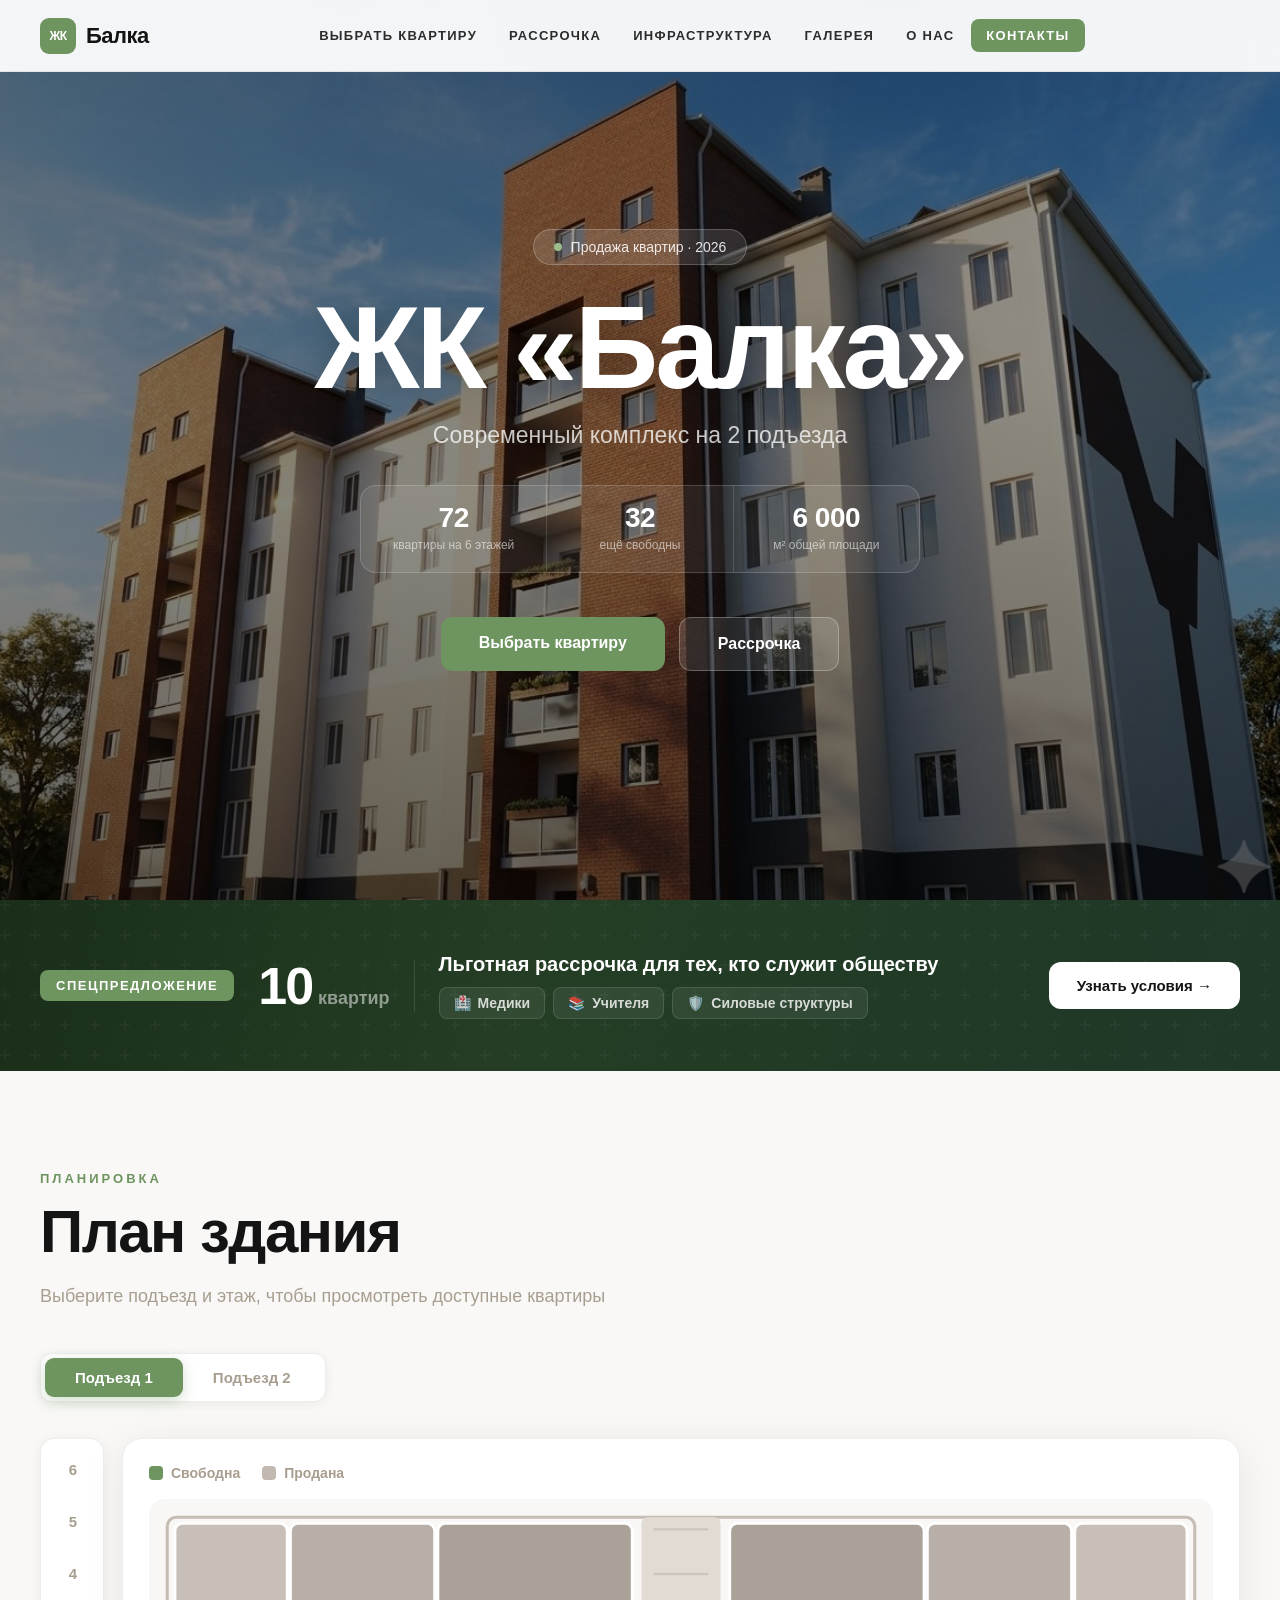
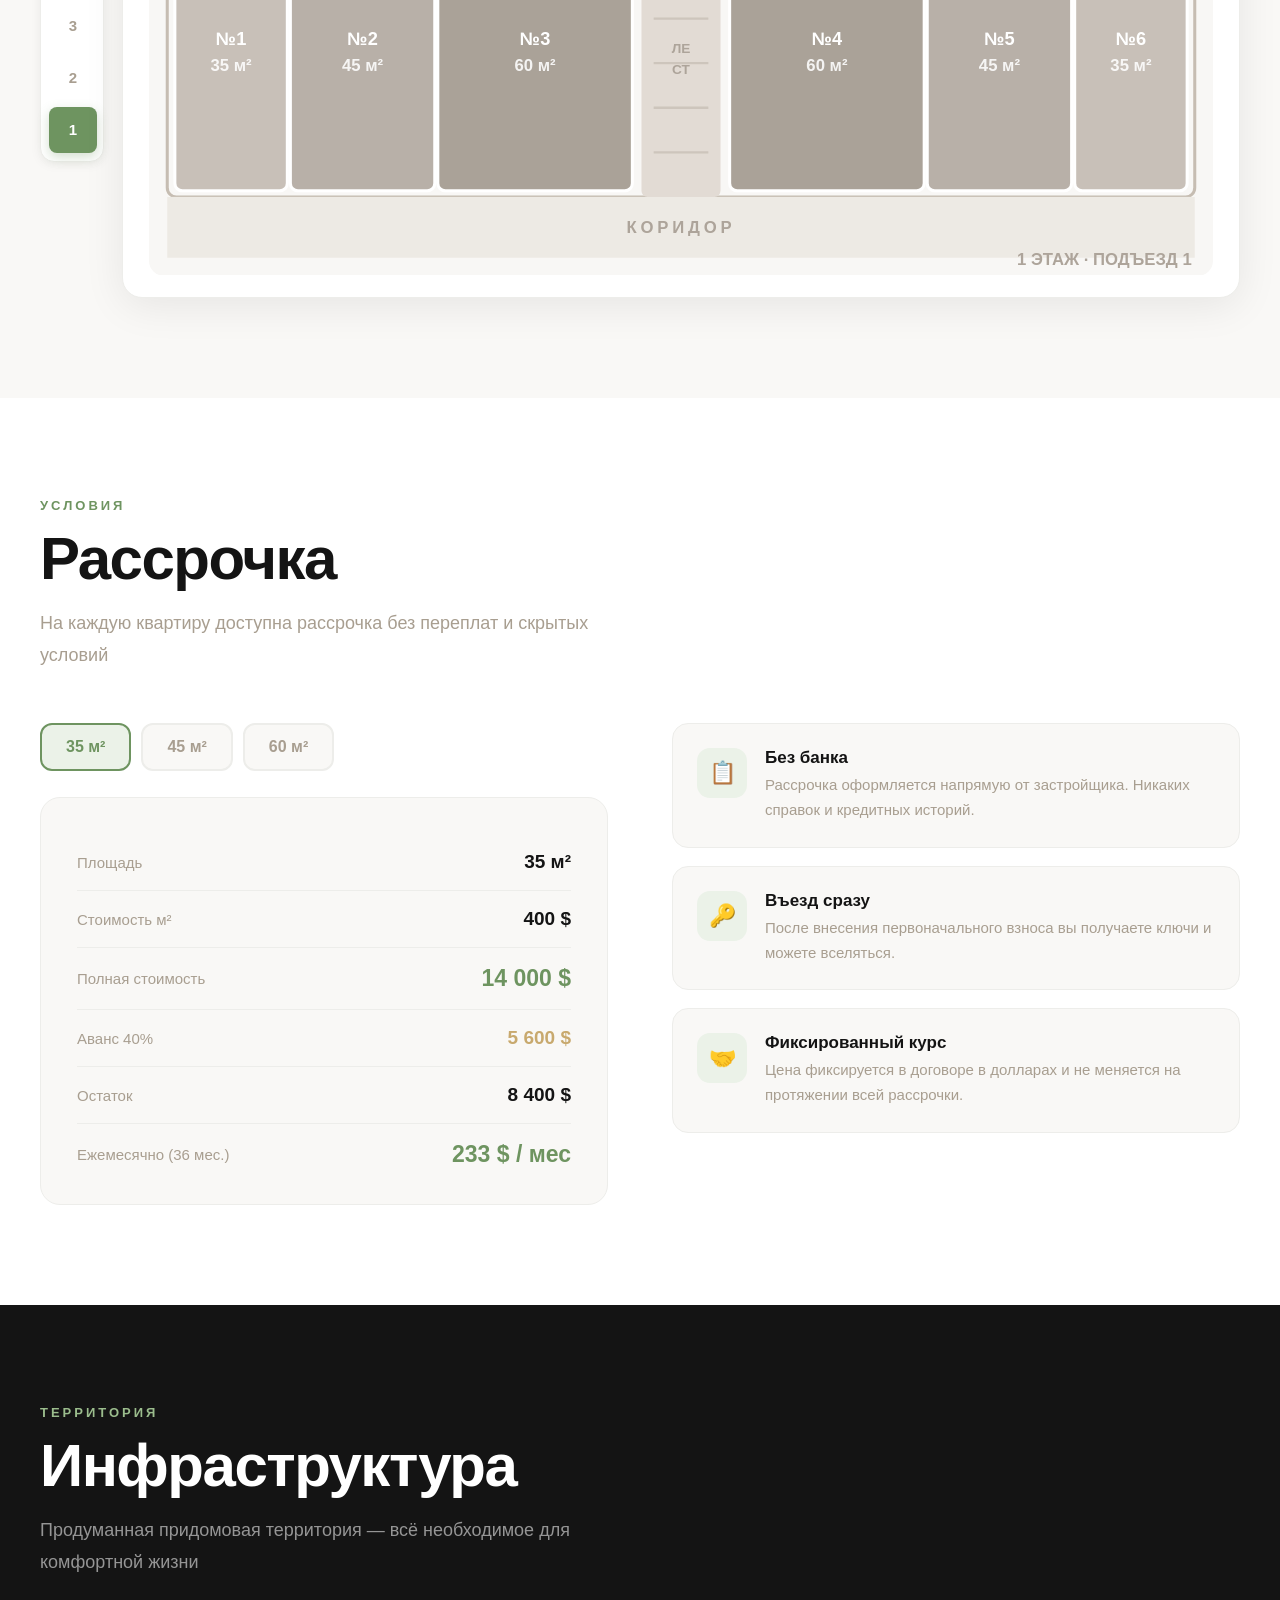
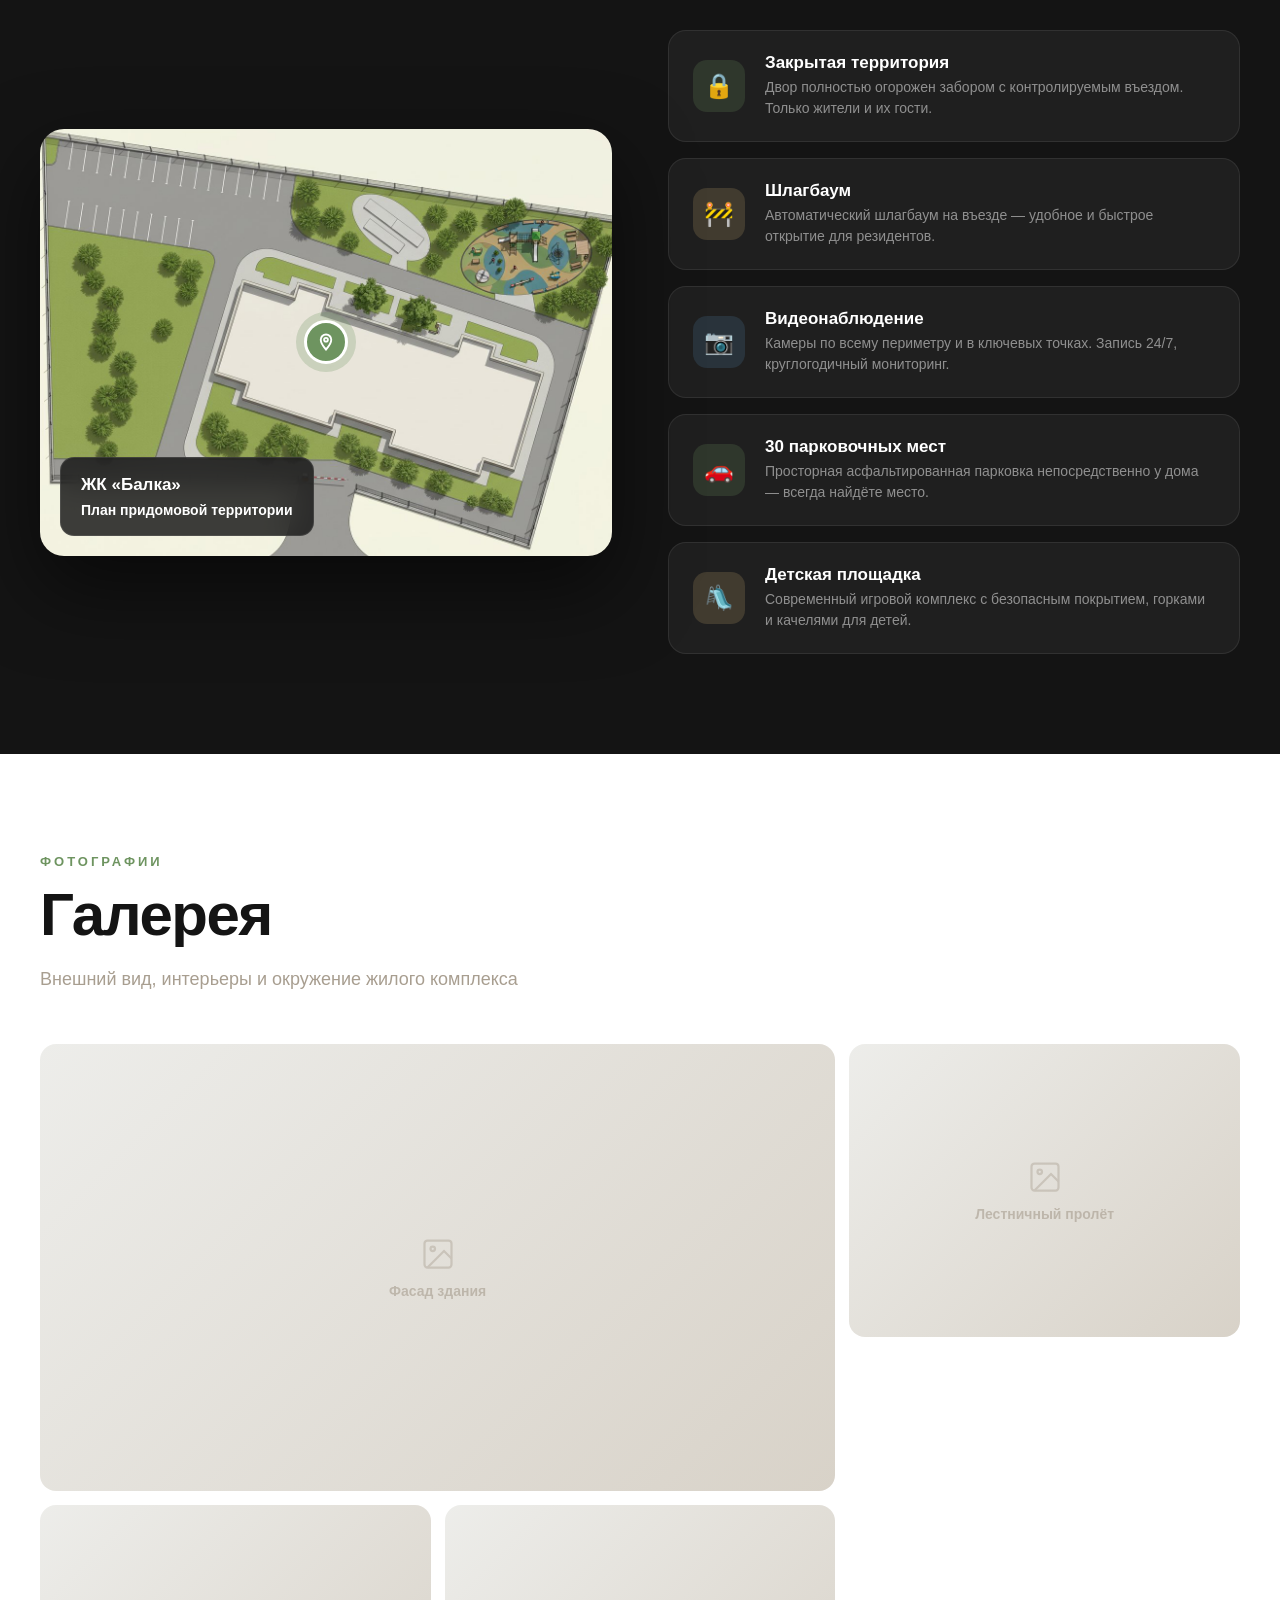
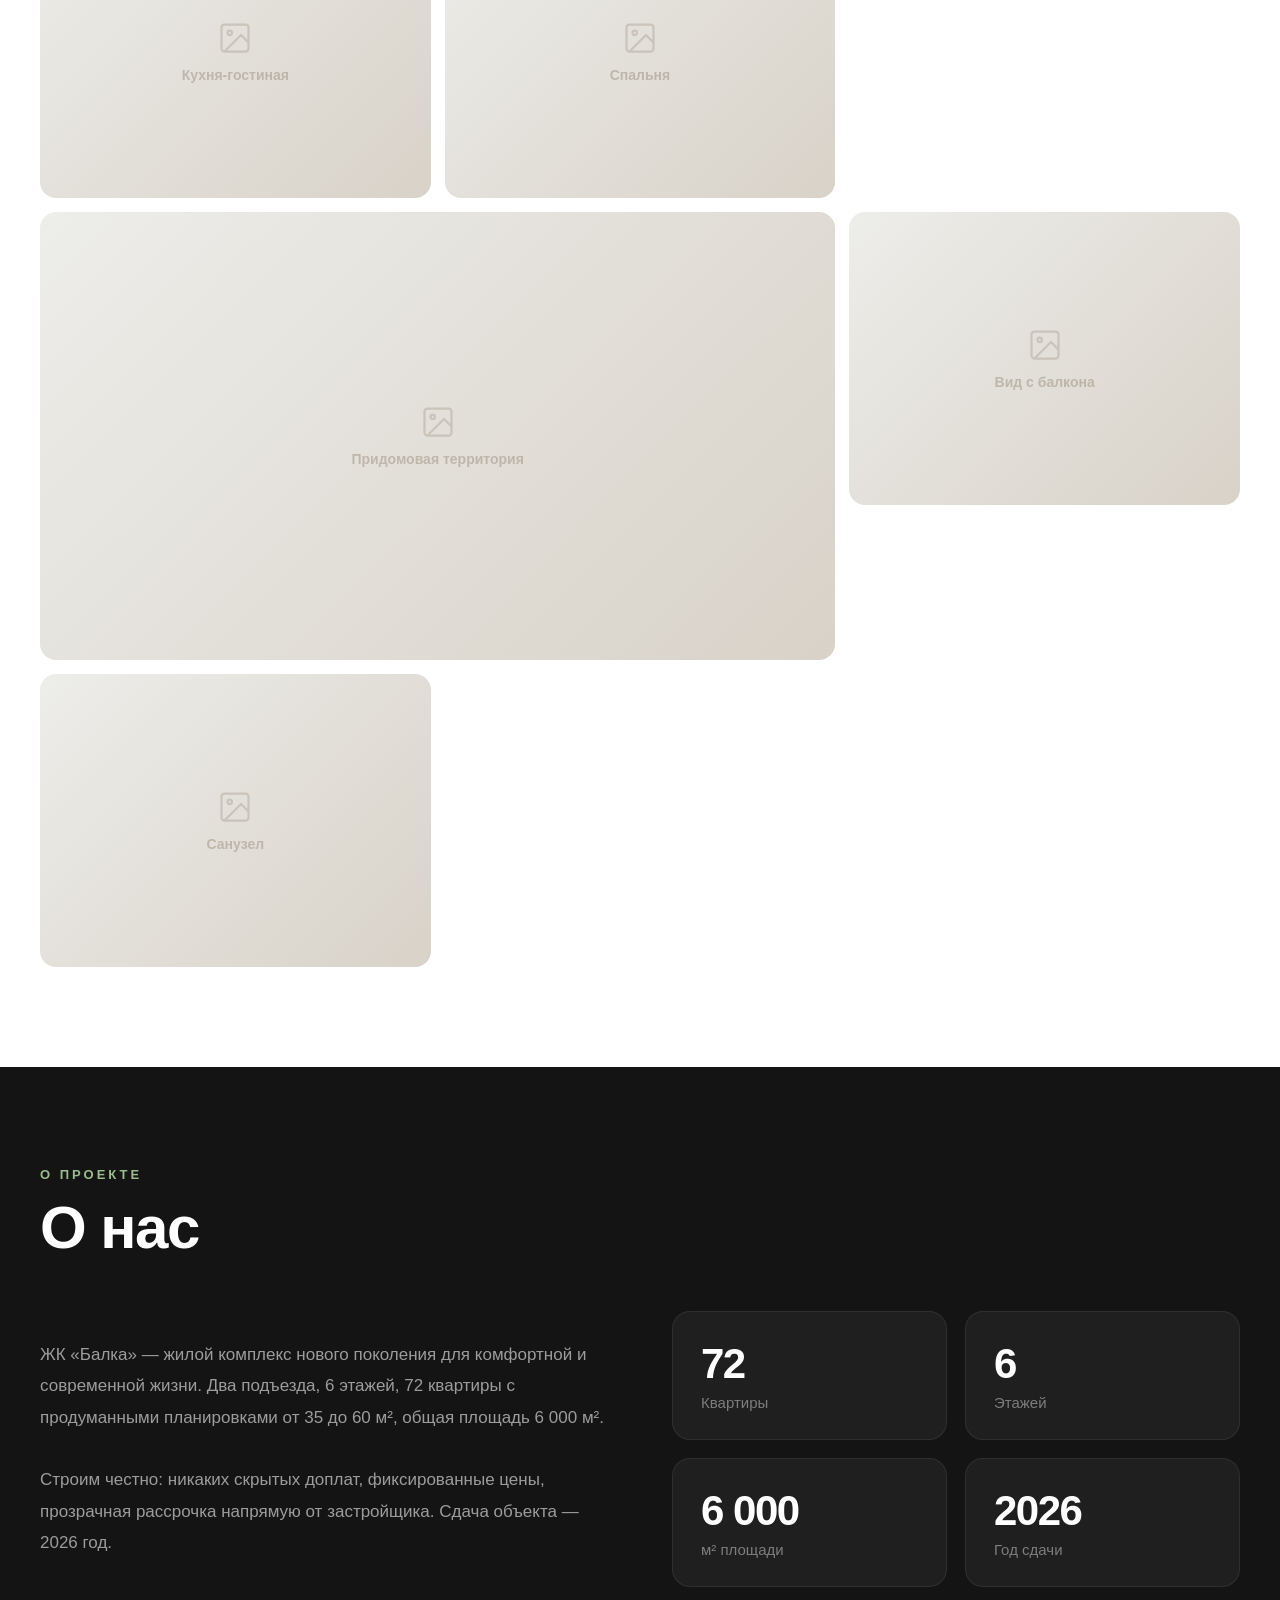
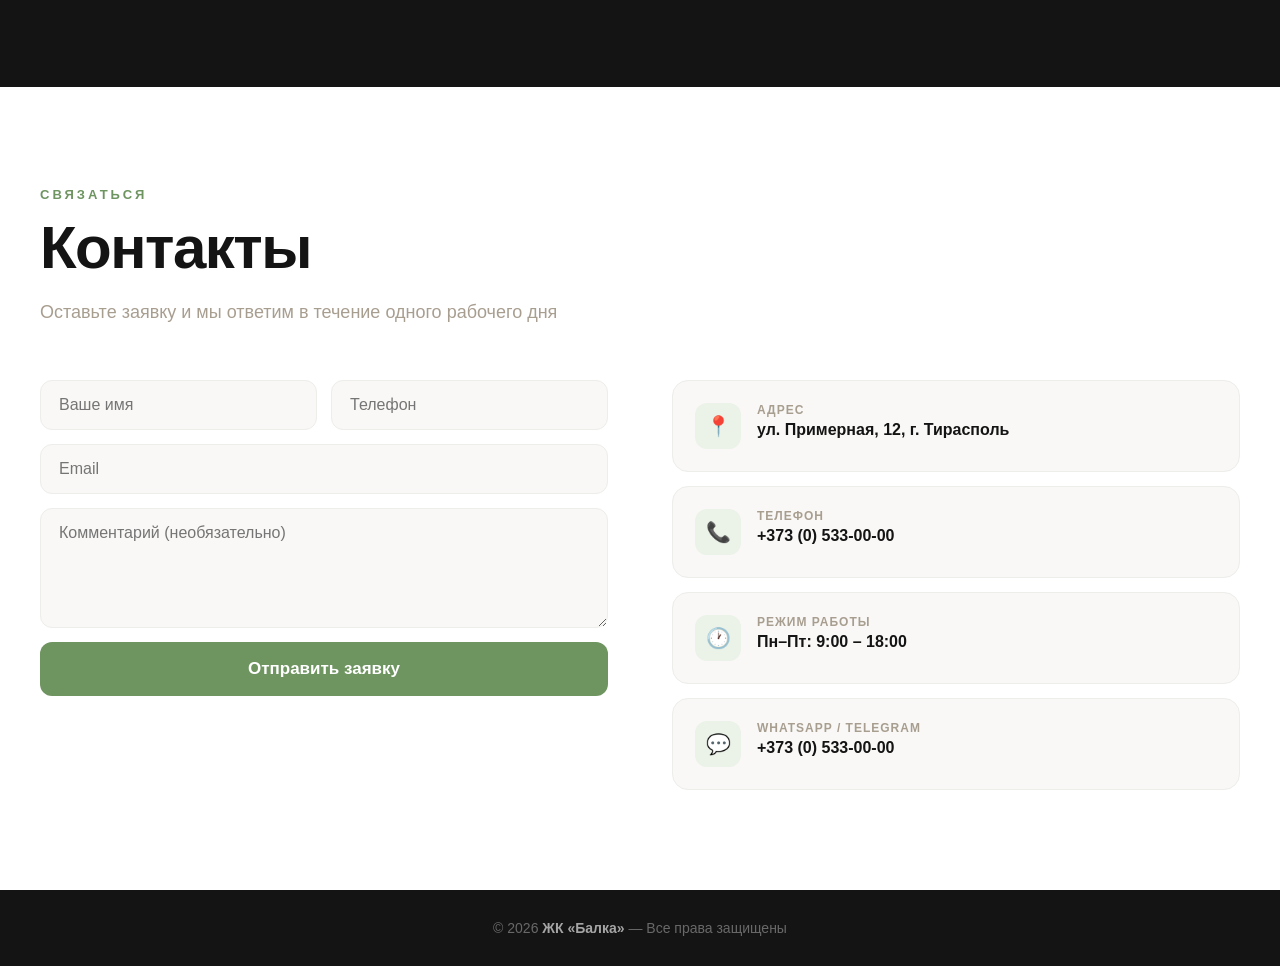
==== commit 98696839: "Add files via upload" ====
--- a/index.html
+++ b/index.html
@@ -47,8 +47,8 @@
 
   /* HERO */
   #hero{height:100vh;min-height:640px;position:relative;display:flex;align-items:center;justify-content:center;overflow:hidden;}
-  .hero-bg{position:absolute;inset:0;background:linear-gradient(170deg,rgba(20,20,20,.66) 0%,rgba(20,20,20,.32) 55%,rgba(110,148,96,.18) 100%),url('https://images.unsplash.com/photo-1545324418-cc1a3fa10c00?w=1800&q=85') center/cover no-repeat;transform:scale(1.04);}
-  .hero-overlay{position:absolute;inset:0;background:linear-gradient(to bottom,rgba(0,0,0,.04) 0%,rgba(0,0,0,.46) 100%);}
+  .hero-bg{position:absolute;inset:0;background:linear-gradient(170deg,rgba(10,10,10,.45) 0%,rgba(10,10,10,.15) 50%,rgba(10,10,10,.1) 100%),url('[data-uri]') center 30%/cover no-repeat;transform:scale(1.04);}
+  .hero-overlay{position:absolute;inset:0;background:linear-gradient(to bottom,rgba(0,0,0,.18) 0%,rgba(0,0,0,.55) 100%);}
   .hero-content{position:relative;z-index:1;text-align:center;padding:0 24px;max-width:860px;animation:fadeUp 1s ease both;}
   .hero-badge{display:inline-flex;align-items:center;gap:9px;background:rgba(255,255,255,.12);backdrop-filter:blur(12px);border:1px solid rgba(255,255,255,.2);padding:9px 20px;border-radius:50px;margin-bottom:30px;color:rgba(255,255,255,.88);font-size:14px;font-weight:500;}
   .hero-badge::before{content:'';width:8px;height:8px;border-radius:50%;background:var(--accent-light);flex-shrink:0;}
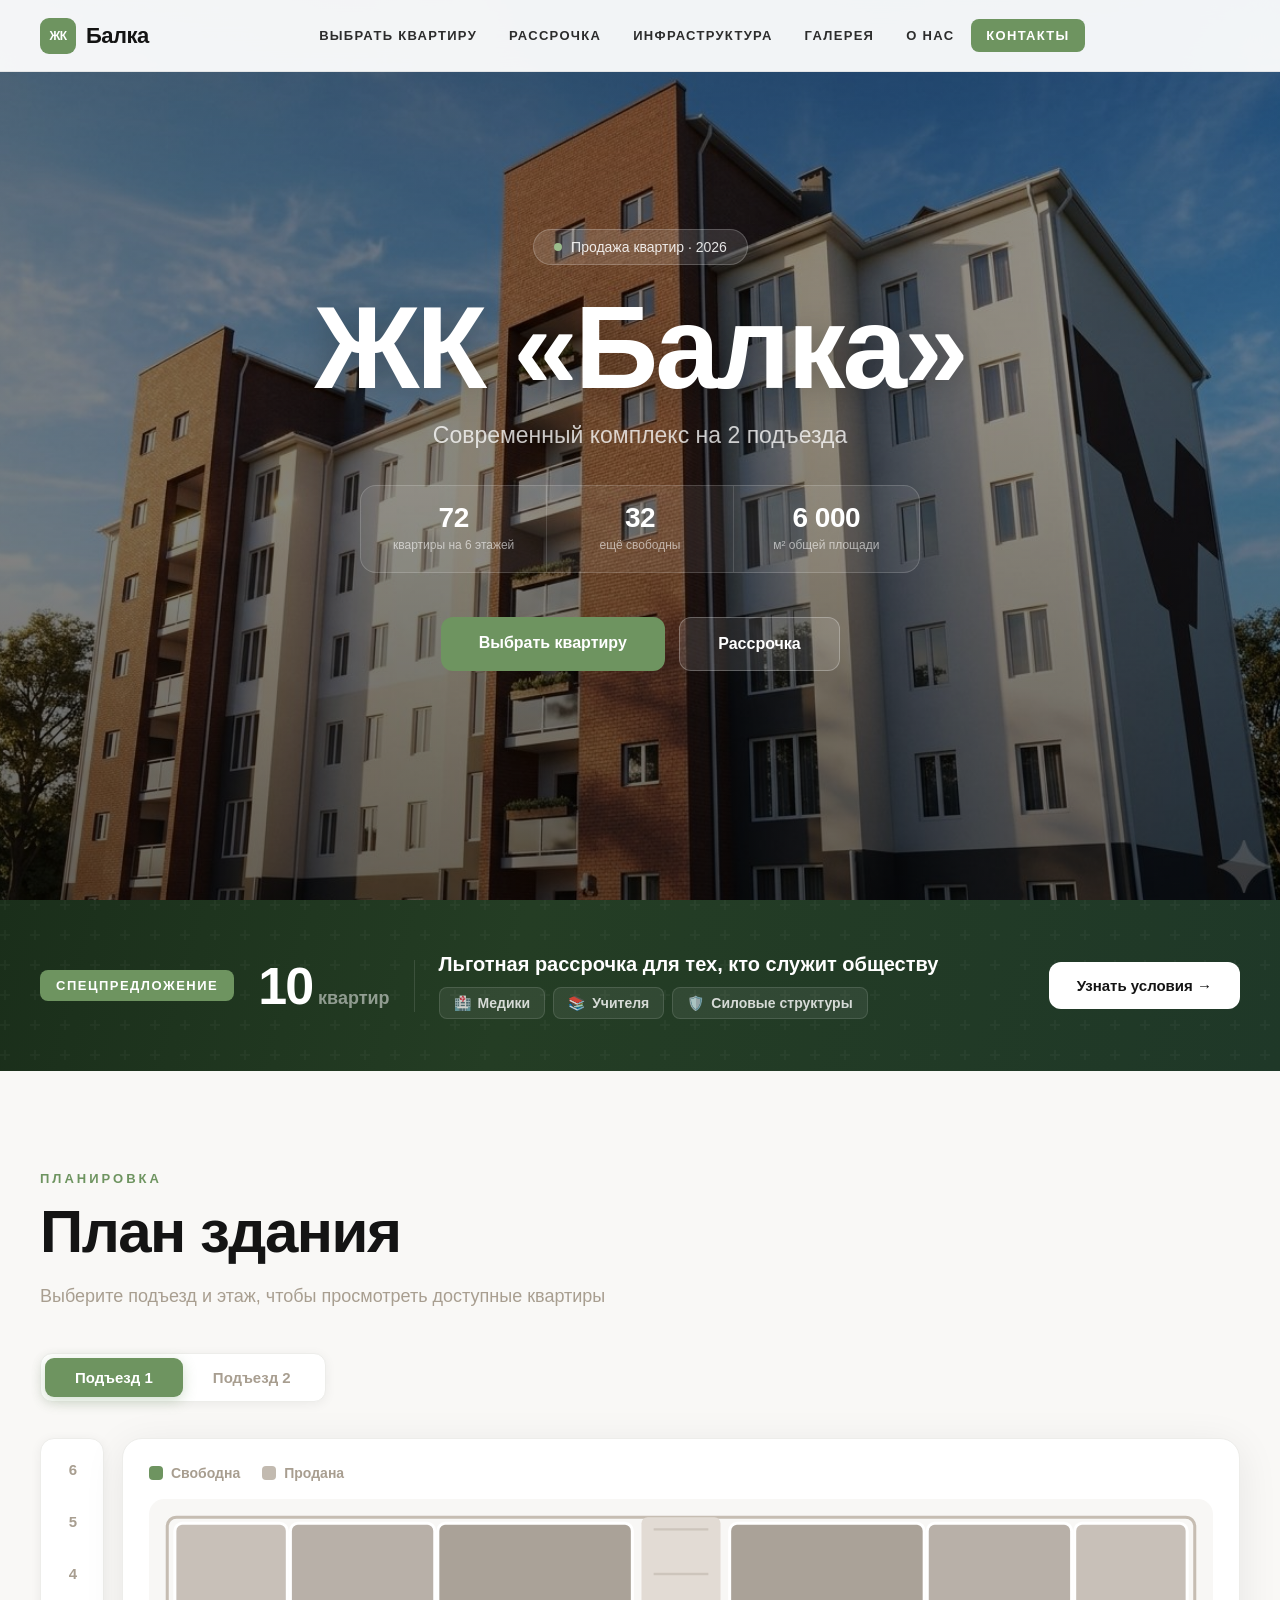
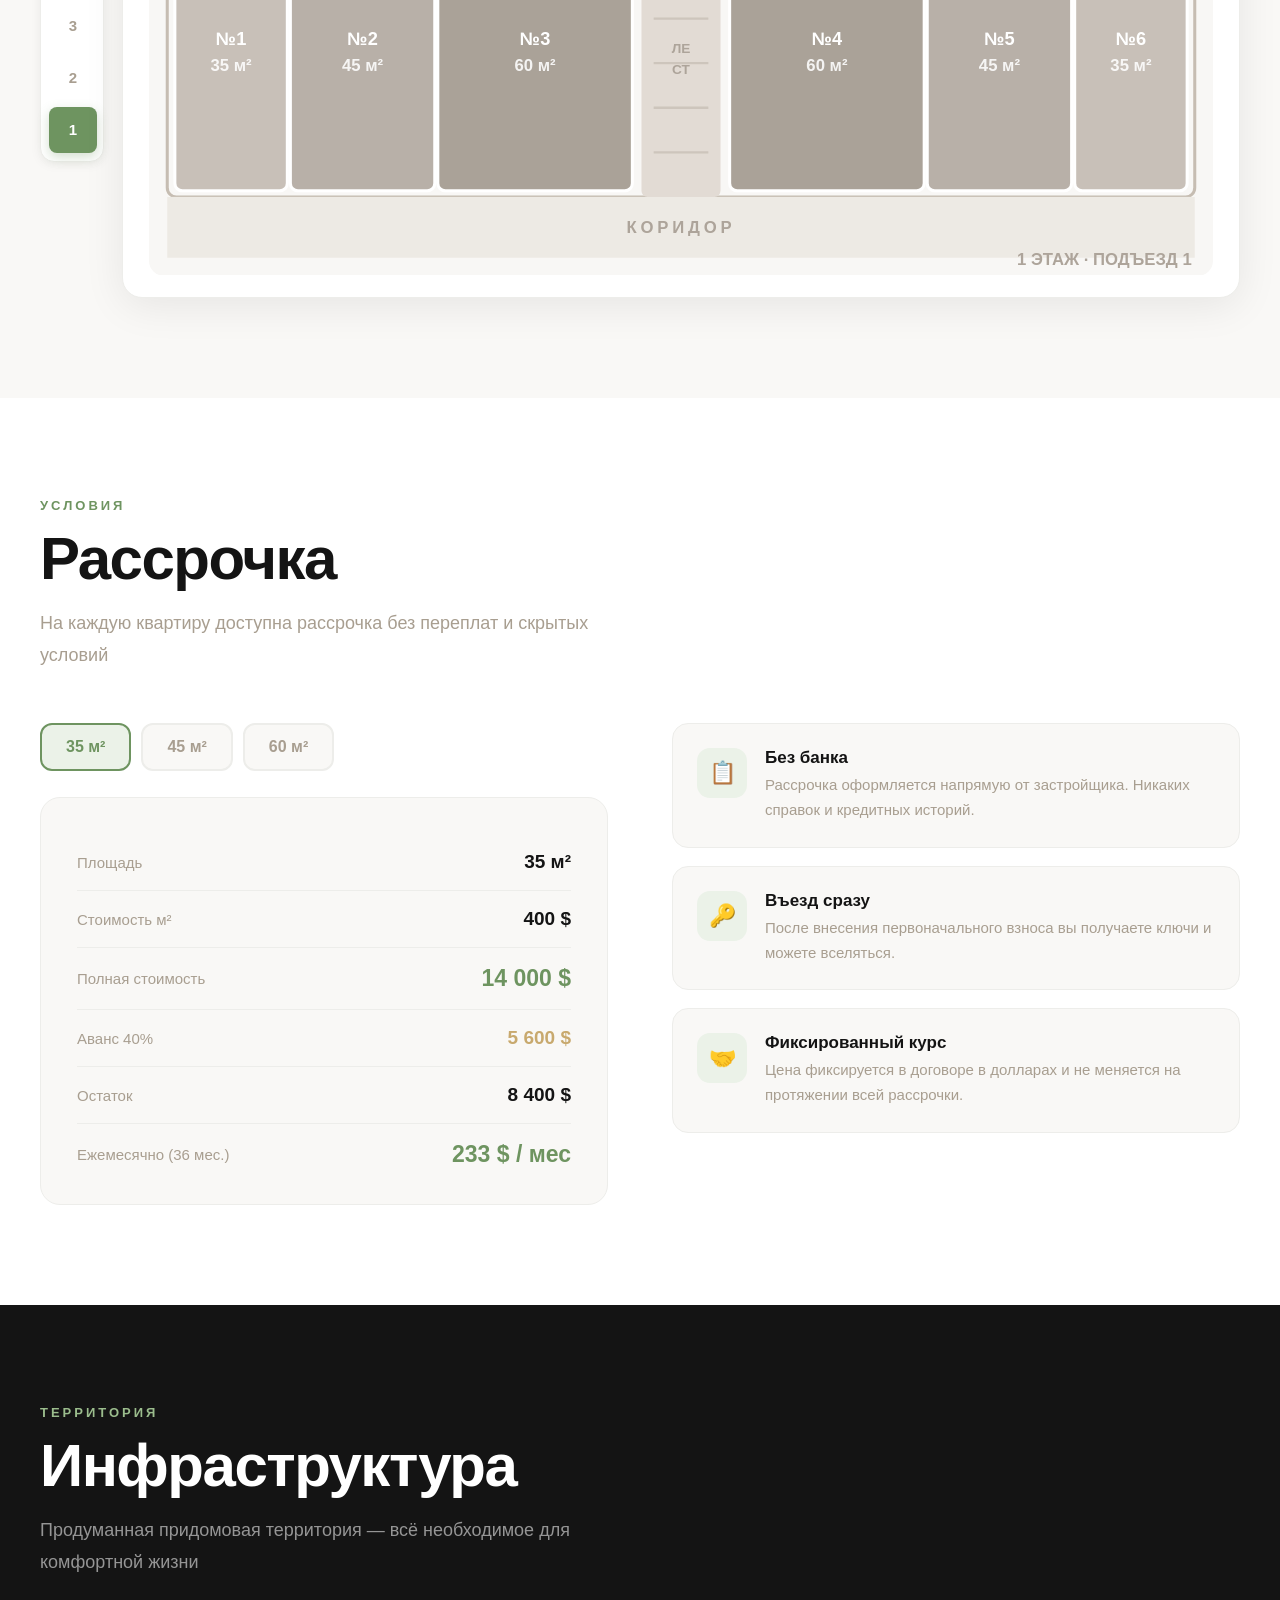
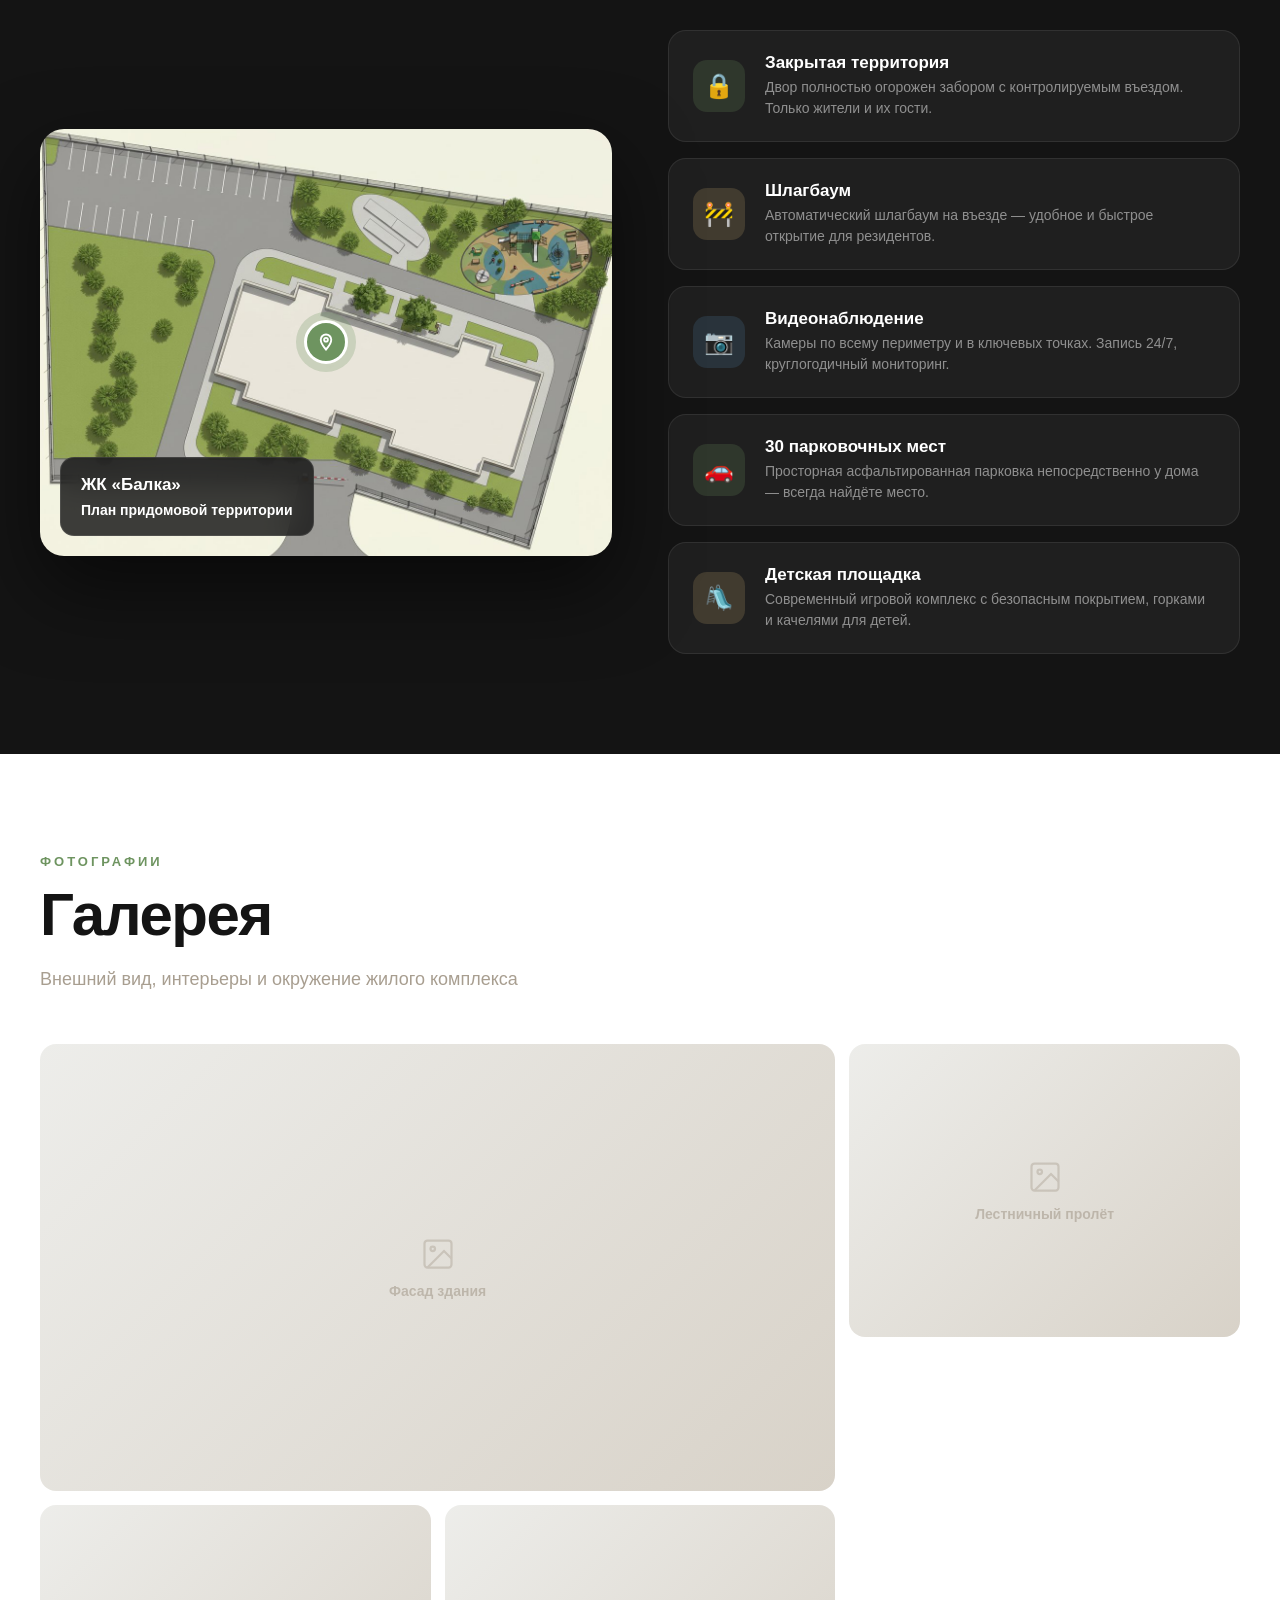
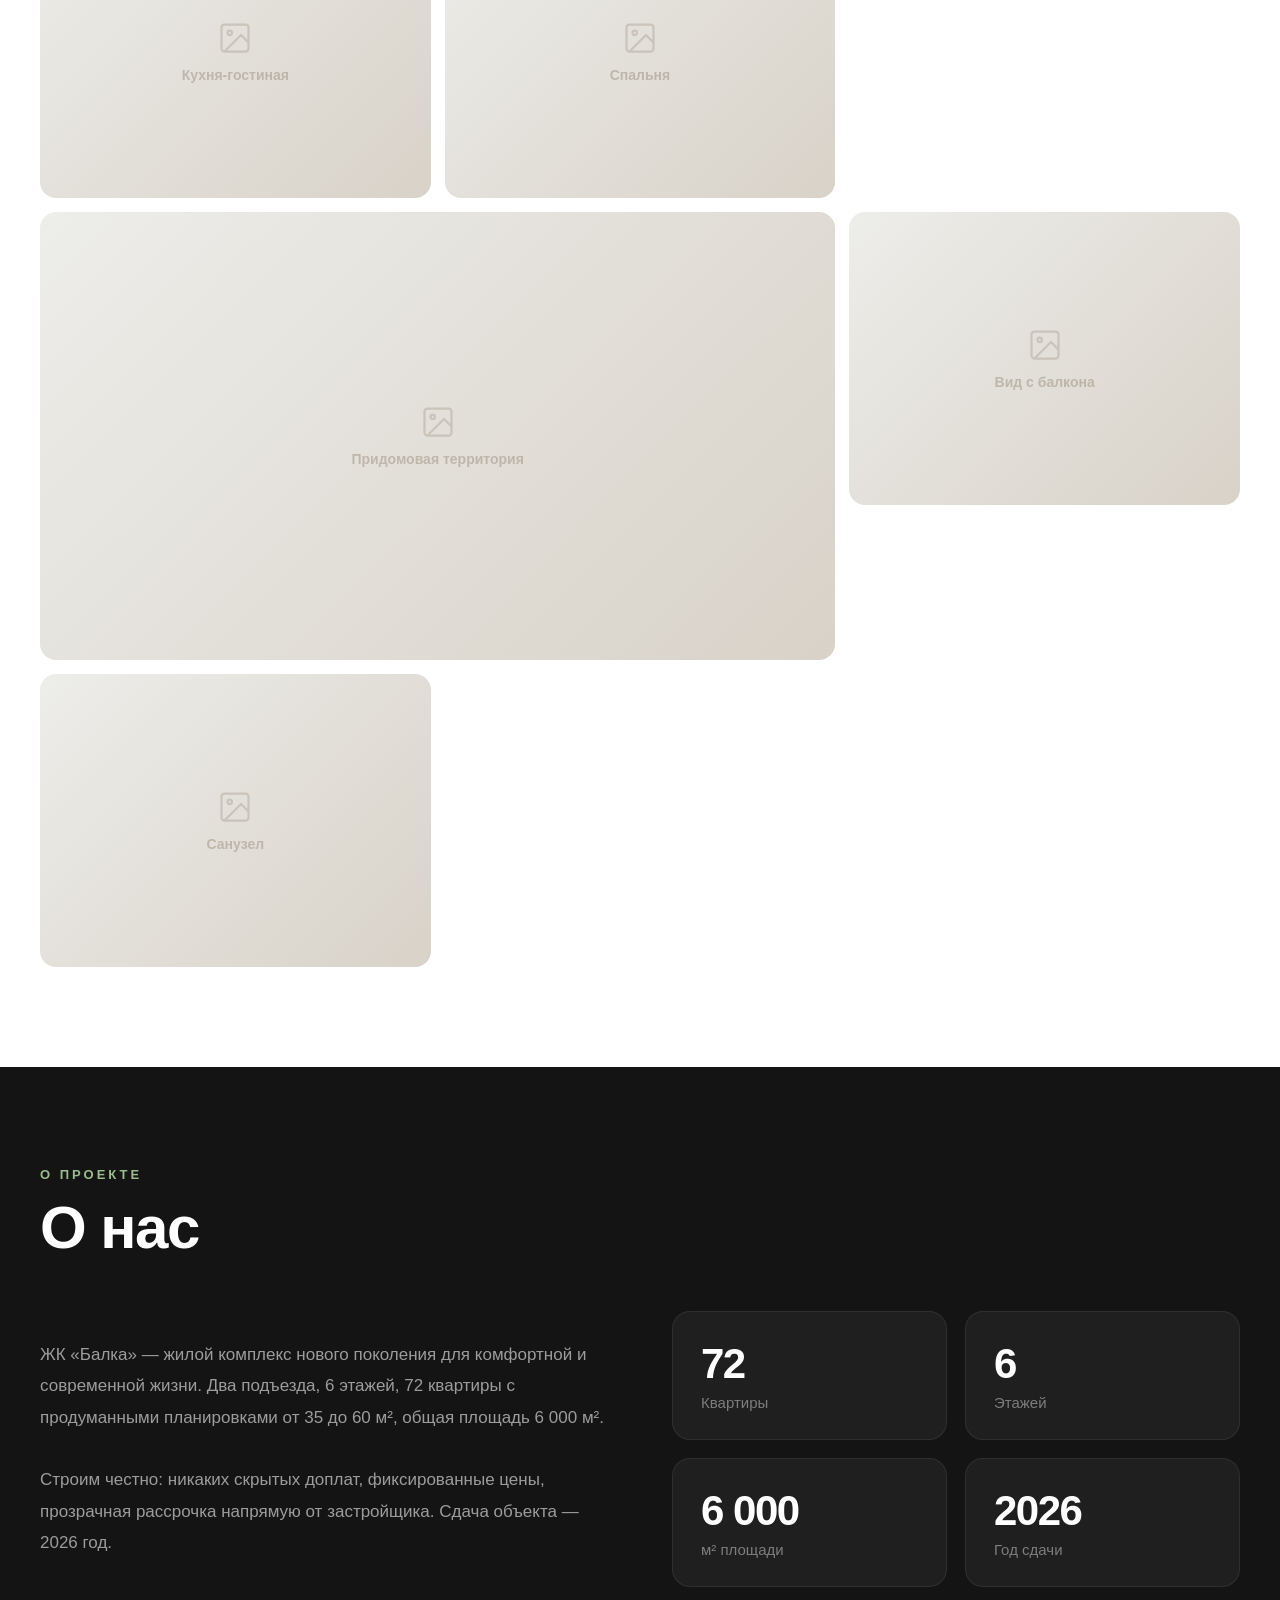
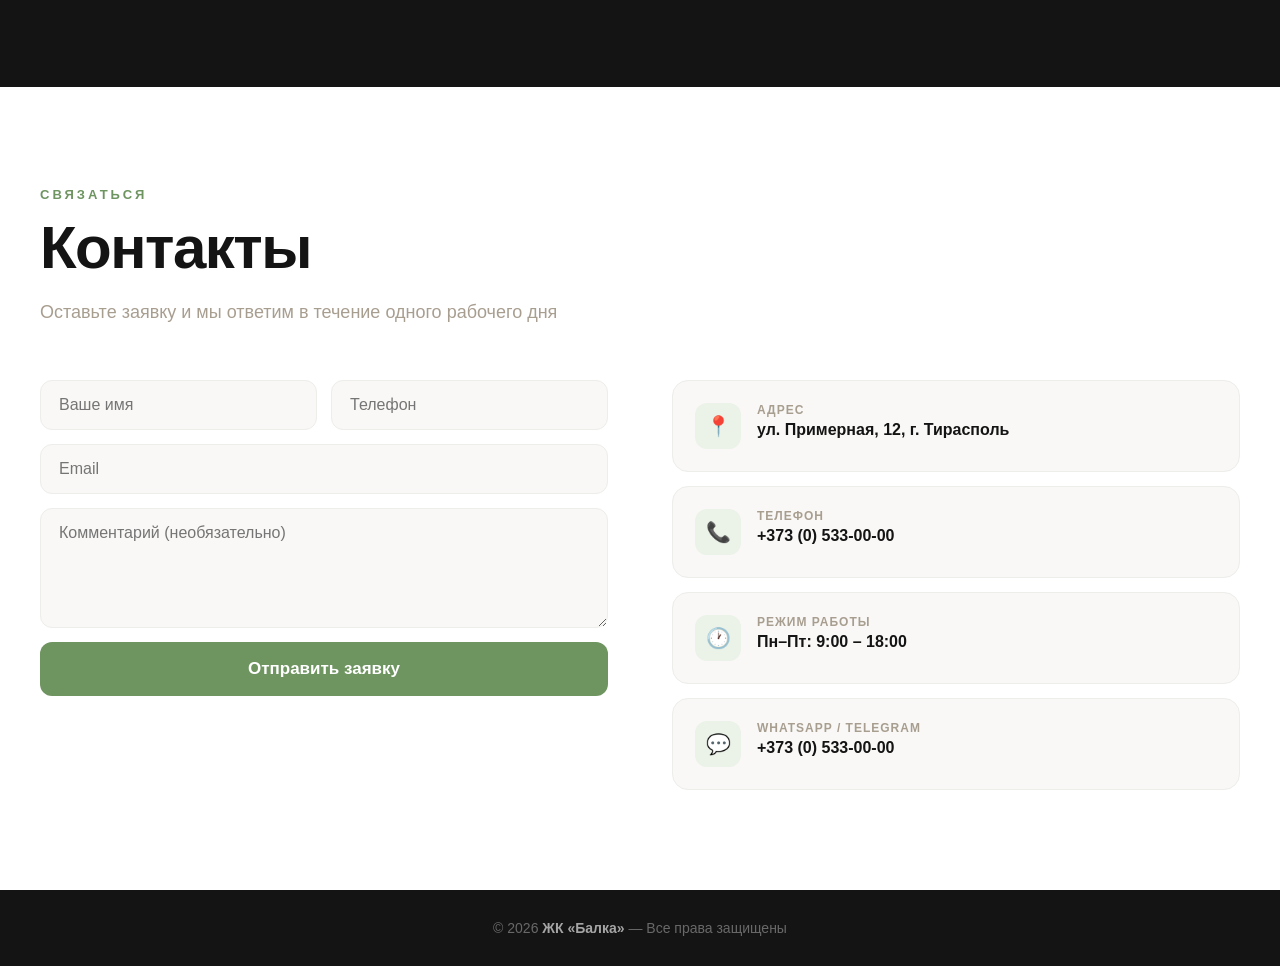
==== commit 58d115c0: "Add files via upload" ====
--- a/index.html
+++ b/index.html
@@ -5,278 +5,7 @@
 <meta name="viewport" content="width=device-width, initial-scale=1.0">
 <title>ЖК Балка — Современный жилой комплекс</title>
 <link href="https://fonts.cdnfonts.com/css/cera-pro" rel="stylesheet">
-<style>
-  :root {
-    --white: #FFFFFF;
-    --off-white: #F9F8F6;
-    --stone: #EDEDEA;
-    --sand: #D8D2C8;
-    --clay: #A89E90;
-    --charcoal: #2C2C2C;
-    --dark: #141414;
-    --accent: #6E9460;
-    --accent-h: #5C7E50;
-    --accent-light: #9BBD8D;
-    --accent-pale: #EBF2E8;
-    --gold: #C8A96E;
-    --shadow-sm: 0 2px 12px rgba(0,0,0,0.06);
-    --shadow: 0 8px 40px rgba(0,0,0,0.08);
-    --shadow-lg: 0 20px 60px rgba(0,0,0,0.12);
-    --tr: all 0.3s cubic-bezier(0.4,0,0.2,1);
-  }
-  *{margin:0;padding:0;box-sizing:border-box;}
-  html{scroll-behavior:smooth;}
-  body{font-family:'Cera Pro','Nunito Sans',sans-serif;background:var(--white);color:var(--charcoal);overflow-x:hidden;font-size:17px;}
-
-  /* NAV */
-  nav{position:fixed;top:0;left:0;right:0;z-index:1000;background:rgba(255,255,255,0.94);backdrop-filter:blur(20px);-webkit-backdrop-filter:blur(20px);border-bottom:1px solid rgba(0,0,0,0.07);height:72px;display:flex;align-items:center;justify-content:center;}
-  .nav-inner{width:100%;max-width:1280px;padding:0 40px;display:flex;align-items:center;justify-content:space-between;}
-  .nav-logo{font-size:22px;font-weight:800;color:var(--dark);letter-spacing:-.5px;text-decoration:none;display:flex;align-items:center;gap:10px;flex-shrink:0;}
-  .nav-logo-icon{width:36px;height:36px;background:var(--accent);border-radius:9px;display:flex;align-items:center;justify-content:center;color:white;font-size:12px;font-weight:800;}
-  .nav-links{display:flex;align-items:center;gap:2px;flex:1;justify-content:center;}
-  .nav-links a{text-decoration:none;color:var(--charcoal);font-size:13px;font-weight:700;letter-spacing:1.3px;text-transform:uppercase;padding:9px 15px;border-radius:8px;transition:var(--tr);white-space:nowrap;}
-  .nav-links a:hover{background:var(--stone);color:var(--dark);}
-  .nav-cta{background:var(--accent)!important;color:white!important;border-radius:8px;}
-  .nav-cta:hover{background:var(--accent-h)!important;}
-  .hamburger{display:none;flex-direction:column;gap:5px;background:none;border:none;cursor:pointer;padding:8px;}
-  .hamburger span{width:24px;height:2px;background:var(--charcoal);border-radius:2px;display:block;transition:var(--tr);}
-  .mobile-menu{display:none;position:fixed;top:72px;left:0;right:0;background:rgba(255,255,255,0.98);backdrop-filter:blur(20px);padding:16px 20px;z-index:999;border-bottom:1px solid var(--stone);flex-direction:column;gap:4px;}
-  .mobile-menu.open{display:flex;}
-  .mobile-menu a{text-decoration:none;color:var(--charcoal);font-size:15px;font-weight:700;letter-spacing:1.2px;text-transform:uppercase;padding:13px 16px;border-radius:10px;transition:var(--tr);}
-  .mobile-menu a:hover{background:var(--stone);}
-
-  /* HERO */
-  #hero{height:100vh;min-height:640px;position:relative;display:flex;align-items:center;justify-content:center;overflow:hidden;}
-  .hero-bg{position:absolute;inset:0;background:linear-gradient(170deg,rgba(10,10,10,.45) 0%,rgba(10,10,10,.15) 50%,rgba(10,10,10,.1) 100%),url('[data-uri]') center 30%/cover no-repeat;transform:scale(1.04);}
-  .hero-overlay{position:absolute;inset:0;background:linear-gradient(to bottom,rgba(0,0,0,.18) 0%,rgba(0,0,0,.55) 100%);}
-  .hero-content{position:relative;z-index:1;text-align:center;padding:0 24px;max-width:860px;animation:fadeUp 1s ease both;}
-  .hero-badge{display:inline-flex;align-items:center;gap:9px;background:rgba(255,255,255,.12);backdrop-filter:blur(12px);border:1px solid rgba(255,255,255,.2);padding:9px 20px;border-radius:50px;margin-bottom:30px;color:rgba(255,255,255,.88);font-size:14px;font-weight:500;}
-  .hero-badge::before{content:'';width:8px;height:8px;border-radius:50%;background:var(--accent-light);flex-shrink:0;}
-  .hero-title{font-size:clamp(58px,10vw,116px);font-weight:800;color:white;letter-spacing:-3px;line-height:.92;margin-bottom:20px;text-shadow:0 4px 32px rgba(0,0,0,.25);}
-  .hero-sub{font-size:clamp(18px,2.5vw,23px);color:rgba(255,255,255,.76);font-weight:400;margin-bottom:36px;}
-  .hero-stats{display:flex;justify-content:center;border:1px solid rgba(255,255,255,.17);border-radius:16px;overflow:hidden;backdrop-filter:blur(12px);background:rgba(255,255,255,.07);max-width:560px;margin:0 auto 44px;}
-  .hero-stat{flex:1;padding:18px 16px;text-align:center;border-right:1px solid rgba(255,255,255,.14);}
-  .hero-stat:last-child{border-right:none;}
-  .hero-stat-num{font-size:28px;font-weight:800;color:white;letter-spacing:-.5px;line-height:1;}
-  .hero-stat-label{font-size:12px;color:rgba(255,255,255,.58);font-weight:500;margin-top:6px;line-height:1.3;white-space:nowrap;}
-  .hero-btns{display:flex;gap:14px;justify-content:center;flex-wrap:wrap;}
-  .btn-primary{background:var(--accent);color:white;padding:17px 38px;border-radius:12px;text-decoration:none;font-weight:700;font-size:16px;transition:var(--tr);border:none;cursor:pointer;font-family:inherit;}
-  .btn-primary:hover{background:var(--accent-h);transform:translateY(-2px);box-shadow:0 14px 32px rgba(110,148,96,.38);}
-  .btn-ghost{background:rgba(255,255,255,.12);color:white;padding:17px 38px;border-radius:12px;text-decoration:none;font-weight:700;font-size:16px;transition:var(--tr);border:1px solid rgba(255,255,255,.26);backdrop-filter:blur(8px);cursor:pointer;font-family:inherit;}
-  .btn-ghost:hover{background:rgba(255,255,255,.22);transform:translateY(-2px);}
-  /* promo banner */
-  .promo-band{background:linear-gradient(105deg,#1a2e1a 0%,#243d24 40%,#1f3828 100%);padding:52px 40px;position:relative;overflow:hidden;}
-  .promo-band::before{content:'';position:absolute;inset:0;background:url("data:image/svg+xml,%3Csvg width='60' height='60' viewBox='0 0 60 60' xmlns='http://www.w3.org/2000/svg'%3E%3Cg fill='none' fill-rule='evenodd'%3E%3Cg fill='%23ffffff' fill-opacity='0.03'%3E%3Cpath d='M36 34v-4h-2v4h-4v2h4v4h2v-4h4v-2h-4zm0-30V0h-2v4h-4v2h4v4h2V6h4V4h-4zM6 34v-4H4v4H0v2h4v4h2v-4h4v-2H6zM6 4V0H4v4H0v2h4v4h2V6h4V4H6z'/%3E%3C/g%3E%3C/g%3E%3C/svg%3E") repeat;}
-  .promo-inner{max-width:1280px;margin:0 auto;display:flex;align-items:center;justify-content:space-between;gap:32px;flex-wrap:wrap;position:relative;z-index:1;}
-  .promo-left{display:flex;align-items:center;gap:24px;flex-wrap:wrap;}
-  .promo-badge{background:var(--accent);color:white;font-size:13px;font-weight:800;letter-spacing:1.5px;text-transform:uppercase;padding:8px 16px;border-radius:8px;white-space:nowrap;flex-shrink:0;}
-  .promo-count{display:flex;align-items:baseline;gap:6px;flex-shrink:0;}
-  .promo-num{font-size:52px;font-weight:800;color:white;letter-spacing:-2px;line-height:1;}
-  .promo-num-label{font-size:18px;font-weight:700;color:rgba(255,255,255,.5);}
-  .promo-divider{width:1px;height:52px;background:rgba(255,255,255,.12);flex-shrink:0;}
-  .promo-title{font-size:20px;font-weight:800;color:white;line-height:1.25;margin-bottom:10px;}
-  .promo-cats{display:flex;gap:8px;flex-wrap:wrap;}
-  .promo-cat{display:inline-flex;align-items:center;gap:7px;background:rgba(255,255,255,.07);border:1px solid rgba(255,255,255,.12);border-radius:8px;padding:7px 14px;font-size:14px;font-weight:600;color:rgba(255,255,255,.8);}
-  .promo-cta{background:white;color:var(--dark);padding:15px 28px;border-radius:12px;text-decoration:none;font-weight:800;font-size:15px;white-space:nowrap;flex-shrink:0;transition:var(--tr);}
-  .promo-cta:hover{background:var(--accent-pale);transform:translateY(-2px);box-shadow:0 10px 28px rgba(0,0,0,.2);}
-  @media(max-width:960px){
-    .promo-band{padding:40px 24px;}
-    .promo-num{font-size:40px;}
-    .promo-divider{display:none;}
-  }
-  @media(max-width:600px){
-    .promo-inner{flex-direction:column;align-items:flex-start;}
-    .promo-cta{width:100%;text-align:center;display:block;}
-  }
-
-  /* SECTIONS */
-  .sw{padding:100px 40px;max-width:1280px;margin:0 auto;}
-  .section-label{font-size:13px;font-weight:700;letter-spacing:3px;text-transform:uppercase;color:var(--accent);margin-bottom:14px;}
-  .section-title{font-size:clamp(36px,5vw,60px);font-weight:800;color:var(--dark);letter-spacing:-1.5px;line-height:1.05;margin-bottom:18px;}
-  .section-desc{font-size:18px;color:var(--clay);font-weight:400;line-height:1.75;max-width:580px;}
-
-  /* PLAN */
-  #floorplan{background:var(--off-white);}
-  .plan-tabs{display:inline-flex;background:white;border-radius:12px;padding:4px;margin-bottom:36px;border:1px solid var(--stone);box-shadow:var(--shadow-sm);}
-  .plan-tab{padding:11px 30px;border-radius:9px;border:none;font-family:inherit;font-size:15px;font-weight:700;cursor:pointer;transition:var(--tr);color:var(--clay);background:transparent;}
-  .plan-tab.active{background:var(--accent);color:white;box-shadow:0 4px 14px rgba(110,148,96,.3);}
-  .plan-container{display:grid;grid-template-columns:64px 1fr;gap:18px;align-items:start;}
-  .floor-switcher{display:flex;flex-direction:column;gap:6px;background:white;border-radius:14px;padding:8px;border:1px solid var(--stone);box-shadow:var(--shadow-sm);}
-  .floor-btn{width:48px;height:46px;border:none;border-radius:8px;font-family:inherit;font-size:15px;font-weight:700;cursor:pointer;transition:var(--tr);color:var(--clay);background:transparent;}
-  .floor-btn.active{background:var(--accent);color:white;box-shadow:0 4px 12px rgba(110,148,96,.3);}
-  .floor-btn:hover:not(.active){background:var(--stone);color:var(--dark);}
-  .plan-wrapper{background:white;border-radius:20px;padding:26px 26px 22px;border:1px solid var(--stone);box-shadow:var(--shadow);}
-  .plan-legend{display:flex;gap:22px;margin-bottom:18px;flex-wrap:wrap;}
-  .legend-item{display:flex;align-items:center;gap:8px;font-size:14px;color:var(--clay);font-weight:600;}
-  .legend-dot{width:14px;height:14px;border-radius:4px;}
-  .apt{cursor:pointer;}
-  .apt rect{transition:var(--tr);stroke:white;stroke-width:2;}
-  .apt.free:hover rect{filter:brightness(1.12) drop-shadow(0 4px 8px rgba(110,148,96,.35));}
-  .apt-label{font-family:'Cera Pro',sans-serif;font-weight:700;fill:white;pointer-events:none;text-anchor:middle;dominant-baseline:middle;}
-
-  /* TOOLTIP */
-  .tooltip{position:fixed;z-index:9999;background:var(--dark);color:white;border-radius:14px;padding:16px 20px;pointer-events:none;opacity:0;transition:opacity .15s ease;min-width:190px;font-size:14px;line-height:1.6;box-shadow:0 10px 40px rgba(0,0,0,.28);}
-  .tooltip.show{opacity:1;}
-  .tooltip-num{font-size:17px;font-weight:800;margin-bottom:8px;color:var(--accent-light);}
-  .tooltip-row{display:flex;justify-content:space-between;gap:18px;color:rgba(255,255,255,.62);font-size:13px;}
-  .tooltip-row strong{color:white;font-weight:700;}
-
-  /* INSTALLMENT */
-  #installment{background:var(--white);}
-  .inst-grid{display:grid;grid-template-columns:1fr 1fr;gap:64px;align-items:start;margin-top:52px;}
-  .size-selector{display:flex;gap:10px;margin-bottom:26px;flex-wrap:wrap;}
-  .size-btn{padding:13px 24px;border:2px solid var(--stone);background:var(--off-white);border-radius:12px;cursor:pointer;font-family:inherit;font-size:16px;font-weight:700;color:var(--clay);transition:var(--tr);}
-  .size-btn.active{border-color:var(--accent);background:var(--accent-pale);color:var(--accent);}
-  .size-btn:hover:not(.active){border-color:var(--sand);color:var(--charcoal);background:white;}
-  .calc-card{background:var(--off-white);border-radius:20px;border:1px solid var(--stone);padding:36px;}
-  .calc-row{display:flex;justify-content:space-between;align-items:center;padding:17px 0;border-bottom:1px solid var(--stone);}
-  .calc-row:last-child{border-bottom:none;padding-bottom:0;}
-  .calc-label{font-size:15px;color:var(--clay);font-weight:500;}
-  .calc-value{font-size:19px;font-weight:800;color:var(--dark);}
-  .calc-value.accent{color:var(--accent);font-size:23px;}
-  .calc-value.gold{color:var(--gold);}
-  .inst-info{display:flex;flex-direction:column;gap:18px;}
-  .info-card{background:var(--off-white);border-radius:16px;padding:24px;border:1px solid var(--stone);display:flex;gap:18px;align-items:flex-start;}
-  .info-icon{width:50px;height:50px;border-radius:13px;background:var(--accent-pale);display:flex;align-items:center;justify-content:center;font-size:22px;flex-shrink:0;}
-  .info-title{font-size:17px;font-weight:700;color:var(--dark);margin-bottom:5px;}
-  .info-text{font-size:15px;color:var(--clay);line-height:1.65;}
-
-  /* GALLERY */
-  #gallery{background:var(--white);}
-  .gallery-grid{display:grid;grid-template-columns:repeat(3,1fr);gap:14px;margin-top:48px;}
-  .gallery-item{border-radius:16px;overflow:hidden;cursor:pointer;position:relative;background:var(--stone);transition:var(--tr);aspect-ratio:4/3;}
-  .gallery-item:nth-child(1){grid-column:span 2;aspect-ratio:16/9;}
-  .gallery-item:nth-child(5){grid-column:span 2;aspect-ratio:16/9;}
-  .gallery-item:hover{transform:scale(1.02);box-shadow:var(--shadow-lg);}
-  .gallery-item:hover .gallery-overlay{opacity:1;}
-  .gallery-placeholder{width:100%;height:100%;display:flex;flex-direction:column;align-items:center;justify-content:center;background:linear-gradient(135deg,var(--stone) 0%,var(--sand) 100%);color:var(--clay);gap:11px;}
-  .gallery-placeholder svg{opacity:.42;}
-  .gallery-placeholder span{font-size:14px;font-weight:600;opacity:.62;}
-  .gallery-overlay{position:absolute;inset:0;background:rgba(20,20,20,.36);display:flex;align-items:center;justify-content:center;opacity:0;transition:var(--tr);}
-  .gallery-overlay svg{color:white;}
-  .lightbox{position:fixed;inset:0;z-index:9998;background:rgba(10,10,10,.96);backdrop-filter:blur(10px);display:flex;align-items:center;justify-content:center;opacity:0;pointer-events:none;transition:opacity .3s ease;}
-  .lightbox.open{opacity:1;pointer-events:all;}
-  .lightbox-inner{max-width:88vw;max-height:84vh;border-radius:20px;overflow:hidden;position:relative;background:var(--stone);display:flex;align-items:center;justify-content:center;min-width:400px;min-height:280px;}
-  .lightbox-placeholder{width:78vw;height:56vh;display:flex;flex-direction:column;align-items:center;justify-content:center;background:linear-gradient(135deg,var(--stone) 0%,var(--sand) 100%);color:var(--clay);gap:14px;}
-  .lightbox-placeholder span{font-size:17px;font-weight:600;}
-  .lightbox-close{position:absolute;top:20px;right:20px;width:46px;height:46px;border-radius:50%;background:rgba(255,255,255,.13);border:none;cursor:pointer;color:white;font-size:20px;display:flex;align-items:center;justify-content:center;transition:var(--tr);backdrop-filter:blur(8px);}
-  .lightbox-close:hover{background:rgba(255,255,255,.26);transform:rotate(90deg);}
-
-  /* ABOUT */
-  #about{background:var(--dark);}
-  #about .section-title{color:white;}
-  #about .section-label{color:var(--accent-light);}
-  .about-grid{display:grid;grid-template-columns:1fr 1fr;gap:64px;align-items:center;margin-top:52px;}
-  .about-text{color:rgba(255,255,255,.58);font-size:17px;line-height:1.85;}
-  .about-stats{display:grid;grid-template-columns:1fr 1fr;gap:18px;}
-  .stat-card{background:rgba(255,255,255,.05);border-radius:18px;padding:28px;border:1px solid rgba(255,255,255,.07);}
-  .stat-num{font-size:42px;font-weight:800;color:white;letter-spacing:-1.5px;margin-bottom:6px;}
-  .stat-label{font-size:15px;color:rgba(255,255,255,.42);font-weight:500;}
-
-  /* INFRASTRUCTURE */
-  #infrastructure{background:var(--dark);overflow:hidden;position:relative;}
-  #infrastructure .section-title{color:white;}
-  #infrastructure .section-label{color:var(--accent-light);}
-  .infra-inner{max-width:1280px;margin:0 auto;padding:100px 40px;}
-  .infra-layout{display:grid;grid-template-columns:1fr 1fr;gap:56px;align-items:center;margin-top:52px;}
-
-  /* Map / image side */
-  .infra-map-wrap{position:relative;border-radius:24px;overflow:hidden;box-shadow:0 32px 80px rgba(0,0,0,.55);}
-  .infra-map-img{width:100%;display:block;border-radius:24px;transform:scale(1.02);transition:transform 6s ease;}
-  .infra-map-wrap:hover .infra-map-img{transform:scale(1.07);}
-  .infra-map-badge{
-    position:absolute;bottom:20px;left:20px;
-    background:rgba(20,20,20,.82);backdrop-filter:blur(14px);
-    color:white;border-radius:14px;padding:14px 20px;
-    font-size:14px;font-weight:600;line-height:1.5;
-    border:1px solid rgba(255,255,255,.1);
-  }
-  .infra-map-badge strong{display:block;font-size:17px;font-weight:800;margin-bottom:2px;}
-  .infra-map-pin{
-    position:absolute;top:50%;left:50%;transform:translate(-50%,-50%);
-    width:44px;height:44px;border-radius:50%;
-    background:var(--accent);border:3px solid white;
-    display:flex;align-items:center;justify-content:center;
-    box-shadow:0 0 0 8px rgba(110,148,96,.25);
-    animation:pinPulse 2.2s ease infinite;
-  }
-  @keyframes pinPulse{0%,100%{box-shadow:0 0 0 8px rgba(110,148,96,.25)}50%{box-shadow:0 0 0 16px rgba(110,148,96,.1)}}
-
-  /* Features list */
-  .infra-features{display:flex;flex-direction:column;gap:16px;}
-  .feat-card{
-    background:rgba(255,255,255,.05);
-    border:1px solid rgba(255,255,255,.08);
-    border-radius:18px;padding:22px 24px;
-    display:flex;align-items:center;gap:20px;
-    transition:var(--tr);cursor:default;
-  }
-  .feat-card:hover{background:rgba(255,255,255,.09);transform:translateX(4px);}
-  .feat-icon{
-    width:52px;height:52px;border-radius:14px;flex-shrink:0;
-    display:flex;align-items:center;justify-content:center;font-size:24px;
-  }
-  .feat-icon.green{background:rgba(110,148,96,.2);}
-  .feat-icon.blue{background:rgba(80,130,170,.2);}
-  .feat-icon.amber{background:rgba(200,169,110,.2);}
-  .feat-body{}
-  .feat-title{font-size:17px;font-weight:700;color:white;margin-bottom:4px;}
-  .feat-desc{font-size:14px;color:rgba(255,255,255,.5);line-height:1.5;}
-
-  @media(max-width:960px){
-    .infra-layout{grid-template-columns:1fr;gap:40px;}
-    .infra-inner{padding:72px 24px;}
-  }
-
-  /* CONTACTS */
-  #contacts{background:var(--white);}
-  .contact-grid{display:grid;grid-template-columns:1fr 1fr;gap:64px;margin-top:52px;align-items:start;}
-  .contact-form{display:flex;flex-direction:column;gap:14px;}
-  .form-row{display:grid;grid-template-columns:1fr 1fr;gap:14px;}
-  input,textarea{font-family:inherit;font-size:16px;background:var(--off-white);border:1.5px solid var(--stone);border-radius:12px;padding:15px 18px;color:var(--dark);transition:var(--tr);width:100%;outline:none;}
-  input:focus,textarea:focus{border-color:var(--accent);background:white;}
-  textarea{resize:vertical;min-height:120px;}
-  .form-submit{padding:17px;border-radius:12px;background:var(--accent);color:white;border:none;font-family:inherit;font-size:17px;font-weight:700;cursor:pointer;transition:var(--tr);}
-  .form-submit:hover{background:var(--accent-h);transform:translateY(-2px);box-shadow:0 10px 28px rgba(110,148,96,.35);}
-  .contact-info{display:flex;flex-direction:column;gap:14px;}
-  .contact-card{background:var(--off-white);border-radius:16px;padding:22px;border:1px solid var(--stone);display:flex;gap:16px;align-items:flex-start;}
-  .contact-icon{width:46px;height:46px;border-radius:12px;background:var(--accent-pale);display:flex;align-items:center;justify-content:center;font-size:20px;flex-shrink:0;}
-  .contact-label{font-size:12px;color:var(--clay);font-weight:700;text-transform:uppercase;letter-spacing:1px;margin-bottom:4px;}
-  .contact-value{font-size:16px;color:var(--dark);font-weight:700;}
-
-  footer{background:var(--dark);color:rgba(255,255,255,.36);text-align:center;padding:30px 40px;font-size:14px;}
-  footer strong{color:rgba(255,255,255,.62);}
-
-  @keyframes fadeUp{from{opacity:0;transform:translateY(26px)}to{opacity:1;transform:translateY(0)}}
-  @keyframes scrollPulse{0%,100%{opacity:.3}50%{opacity:1}}
-
-  @media(max-width:960px){
-    .sw{padding:72px 24px;}
-    .nav-inner{padding:0 20px;}
-    .nav-links{display:none;}
-    .hamburger{display:flex;}
-    .inst-grid,.about-grid,.contact-grid{grid-template-columns:1fr;gap:36px;}
-    .form-row{grid-template-columns:1fr;}
-    .gallery-grid{grid-template-columns:1fr 1fr;}
-    .gallery-item:nth-child(1){grid-column:span 2;}
-    .gallery-item:nth-child(5){grid-column:span 1;}
-    .plan-container{grid-template-columns:56px 1fr;gap:12px;}
-    .floor-btn{width:40px;height:42px;font-size:13px;}
-  }
-  @media(max-width:600px){
-    .hero-title{letter-spacing:-1.5px;}
-    .gallery-grid{grid-template-columns:1fr;}
-    .gallery-item:nth-child(1),.gallery-item:nth-child(5){grid-column:span 1;}
-    .plan-container{grid-template-columns:1fr;}
-    .floor-switcher{flex-direction:row;flex-wrap:wrap;gap:4px;}
-    .floor-btn{width:40px;height:38px;}
-    .lightbox-inner{min-width:90vw;}
-    .hero-stats{max-width:100%;}
-    .hero-stat{padding:14px 8px;}
-    .hero-stat-num{font-size:22px;}
-    .hero-stat-label{font-size:11px;}
-  }
-</style>
+<link rel="stylesheet" href="style.css">
 </head>
 <body>
 
--- a/style.css
+++ b/style.css
@@ -0,0 +1,270 @@
+:root {
+    --white: #FFFFFF;
+    --off-white: #F9F8F6;
+    --stone: #EDEDEA;
+    --sand: #D8D2C8;
+    --clay: #A89E90;
+    --charcoal: #2C2C2C;
+    --dark: #141414;
+    --accent: #6E9460;
+    --accent-h: #5C7E50;
+    --accent-light: #9BBD8D;
+    --accent-pale: #EBF2E8;
+    --gold: #C8A96E;
+    --shadow-sm: 0 2px 12px rgba(0,0,0,0.06);
+    --shadow: 0 8px 40px rgba(0,0,0,0.08);
+    --shadow-lg: 0 20px 60px rgba(0,0,0,0.12);
+    --tr: all 0.3s cubic-bezier(0.4,0,0.2,1);
+  }
+  *{margin:0;padding:0;box-sizing:border-box;}
+  html{scroll-behavior:smooth;}
+  body{font-family:'Cera Pro','Nunito Sans',sans-serif;background:var(--white);color:var(--charcoal);overflow-x:hidden;font-size:17px;}
+
+  /* NAV */
+  nav{position:fixed;top:0;left:0;right:0;z-index:1000;background:rgba(255,255,255,0.94);backdrop-filter:blur(20px);-webkit-backdrop-filter:blur(20px);border-bottom:1px solid rgba(0,0,0,0.07);height:72px;display:flex;align-items:center;justify-content:center;}
+  .nav-inner{width:100%;max-width:1280px;padding:0 40px;display:flex;align-items:center;justify-content:space-between;}
+  .nav-logo{font-size:22px;font-weight:800;color:var(--dark);letter-spacing:-.5px;text-decoration:none;display:flex;align-items:center;gap:10px;flex-shrink:0;}
+  .nav-logo-icon{width:36px;height:36px;background:var(--accent);border-radius:9px;display:flex;align-items:center;justify-content:center;color:white;font-size:12px;font-weight:800;}
+  .nav-links{display:flex;align-items:center;gap:2px;flex:1;justify-content:center;}
+  .nav-links a{text-decoration:none;color:var(--charcoal);font-size:13px;font-weight:700;letter-spacing:1.3px;text-transform:uppercase;padding:9px 15px;border-radius:8px;transition:var(--tr);white-space:nowrap;}
+  .nav-links a:hover{background:var(--stone);color:var(--dark);}
+  .nav-cta{background:var(--accent)!important;color:white!important;border-radius:8px;}
+  .nav-cta:hover{background:var(--accent-h)!important;}
+  .hamburger{display:none;flex-direction:column;gap:5px;background:none;border:none;cursor:pointer;padding:8px;}
+  .hamburger span{width:24px;height:2px;background:var(--charcoal);border-radius:2px;display:block;transition:var(--tr);}
+  .mobile-menu{display:none;position:fixed;top:72px;left:0;right:0;background:rgba(255,255,255,0.98);backdrop-filter:blur(20px);padding:16px 20px;z-index:999;border-bottom:1px solid var(--stone);flex-direction:column;gap:4px;}
+  .mobile-menu.open{display:flex;}
+  .mobile-menu a{text-decoration:none;color:var(--charcoal);font-size:15px;font-weight:700;letter-spacing:1.2px;text-transform:uppercase;padding:13px 16px;border-radius:10px;transition:var(--tr);}
+  .mobile-menu a:hover{background:var(--stone);}
+
+  /* HERO */
+  #hero{height:100vh;min-height:640px;position:relative;display:flex;align-items:center;justify-content:center;overflow:hidden;}
+  .hero-bg{position:absolute;inset:0;background:linear-gradient(170deg,rgba(10,10,10,.45) 0%,rgba(10,10,10,.15) 50%,rgba(10,10,10,.1) 100%),url('[data-uri]